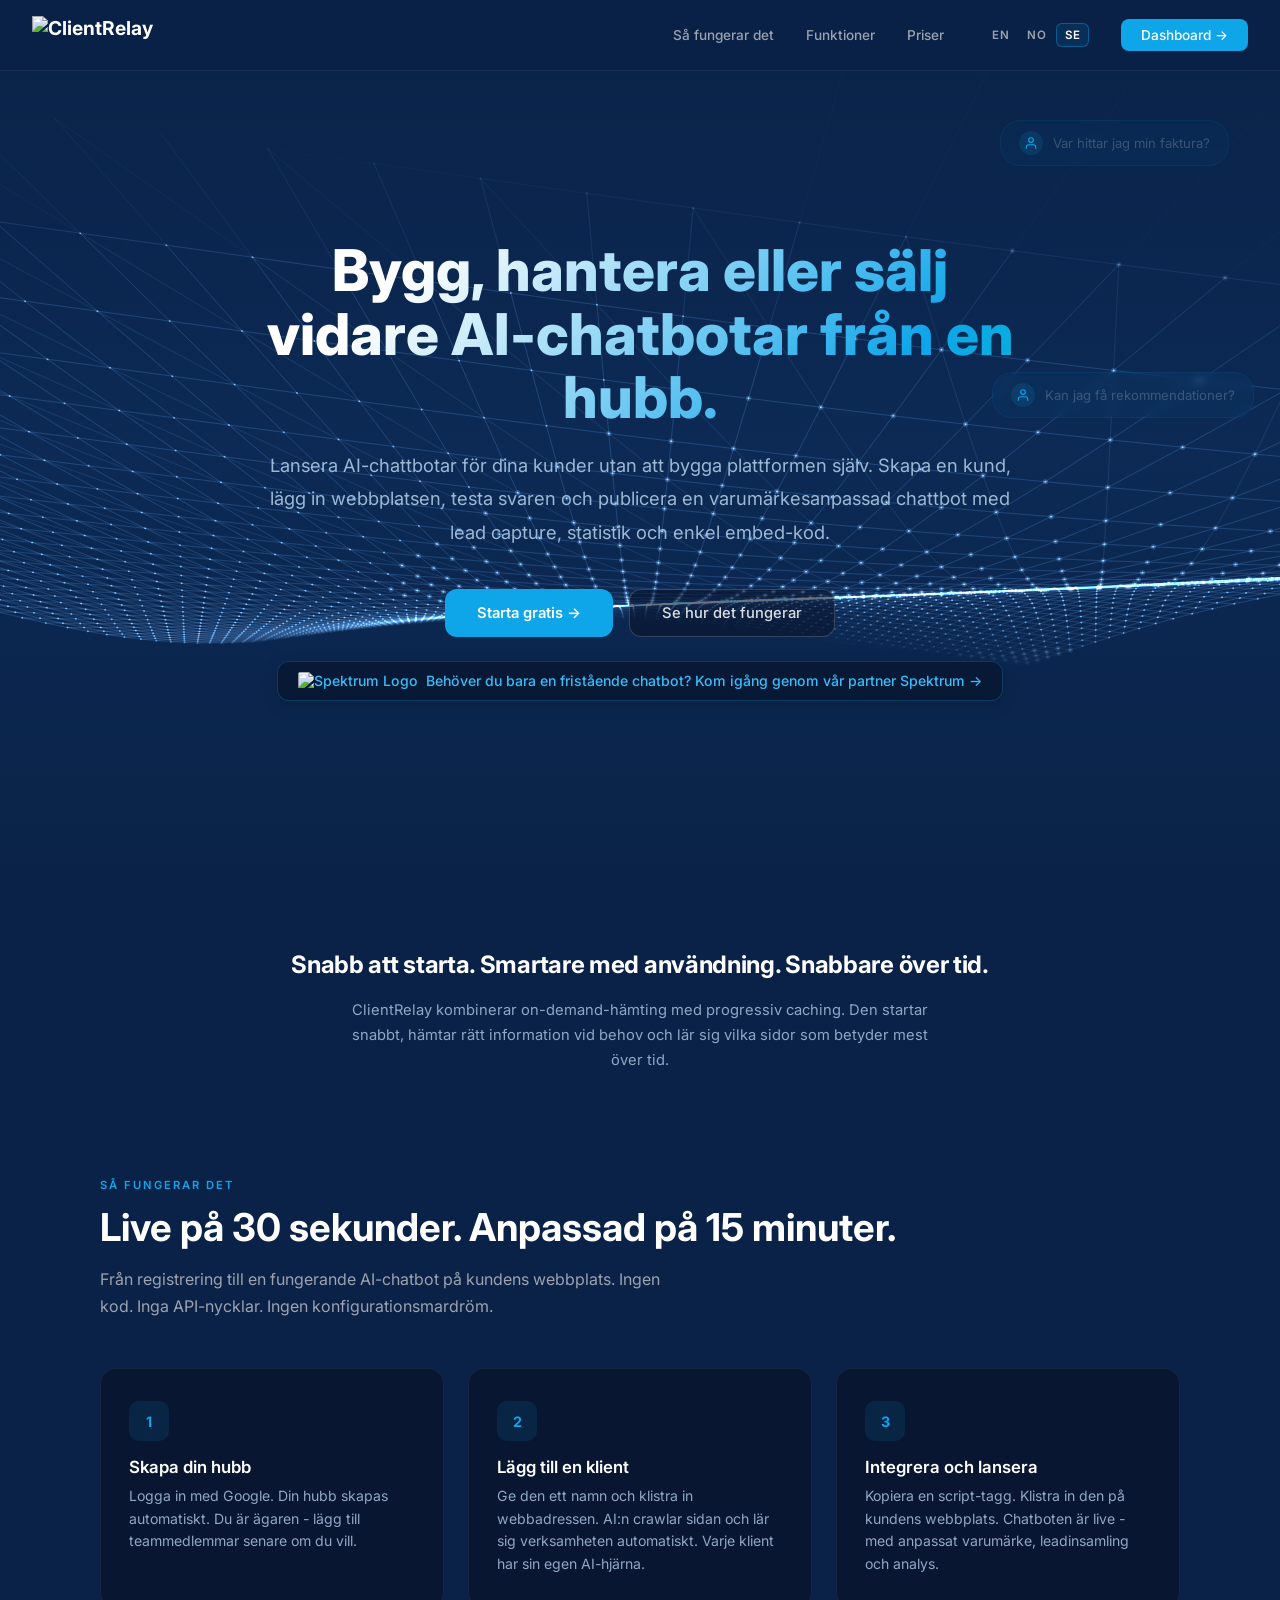
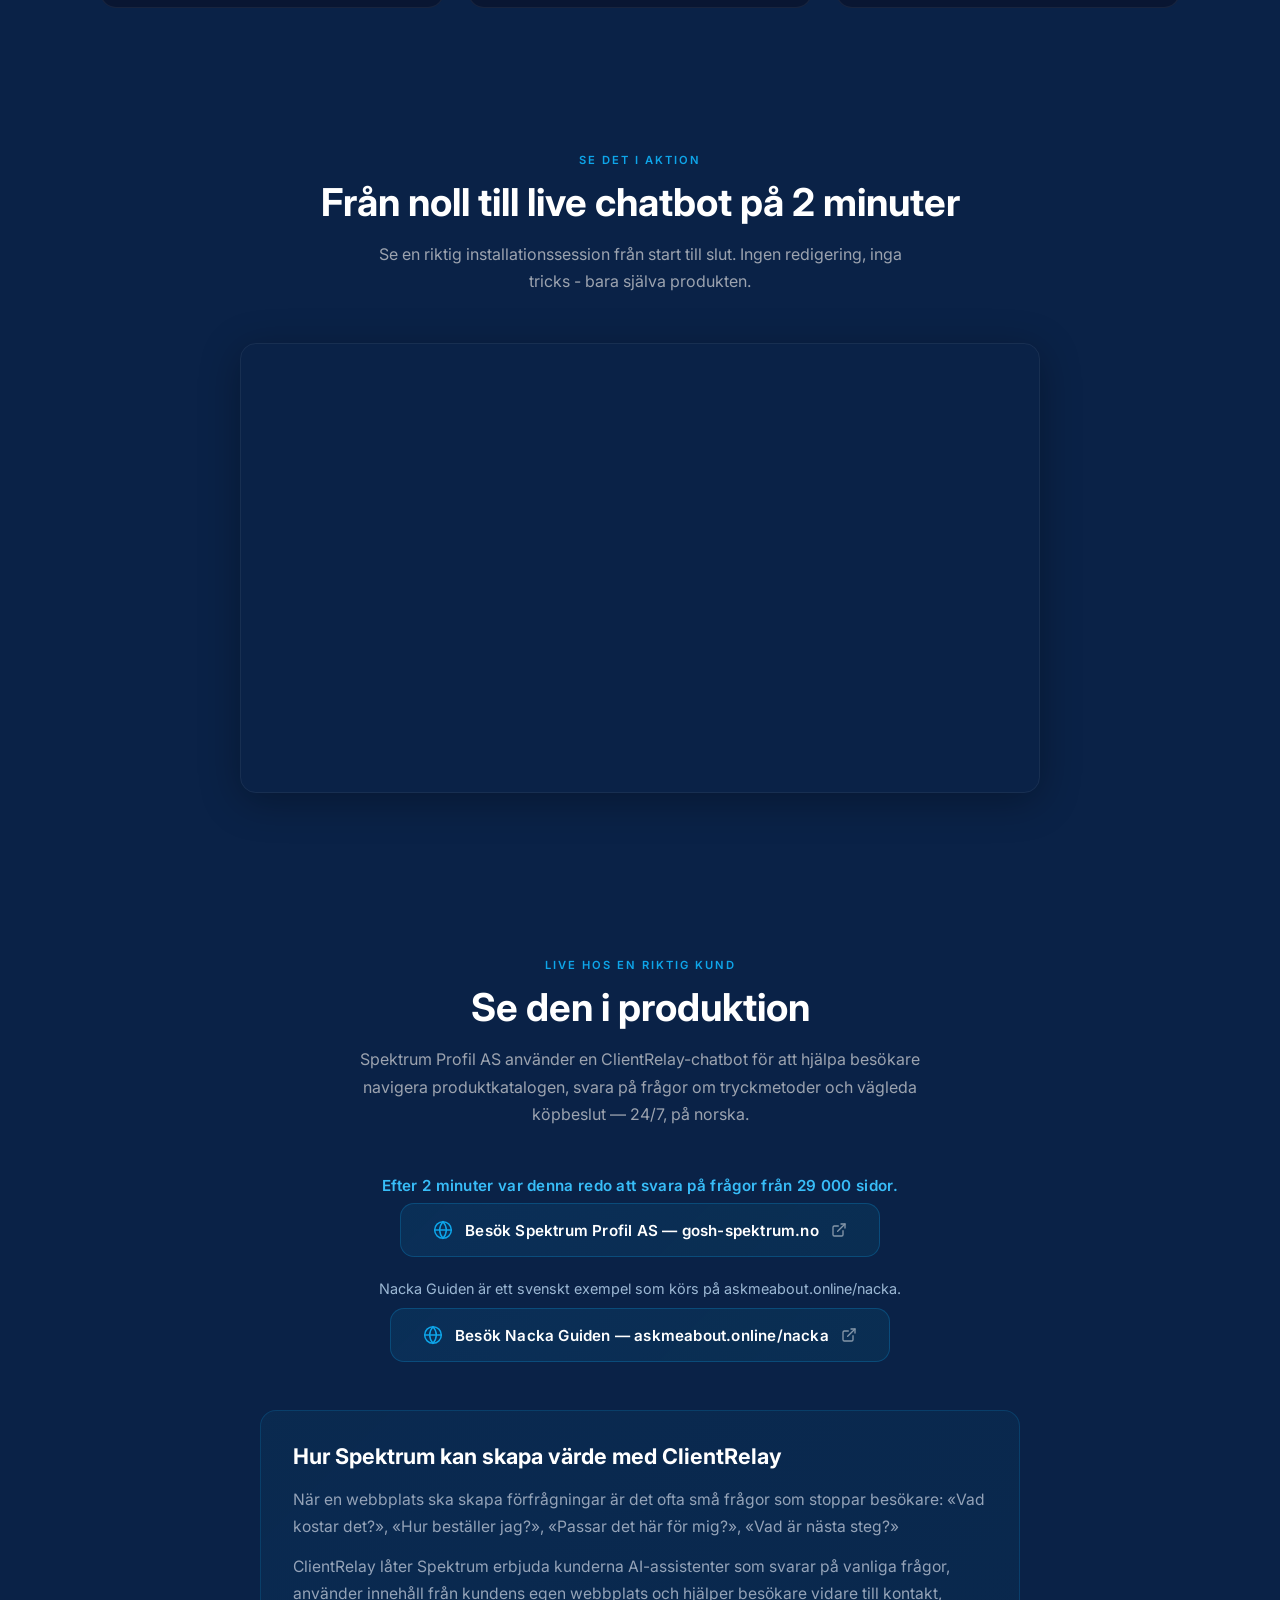
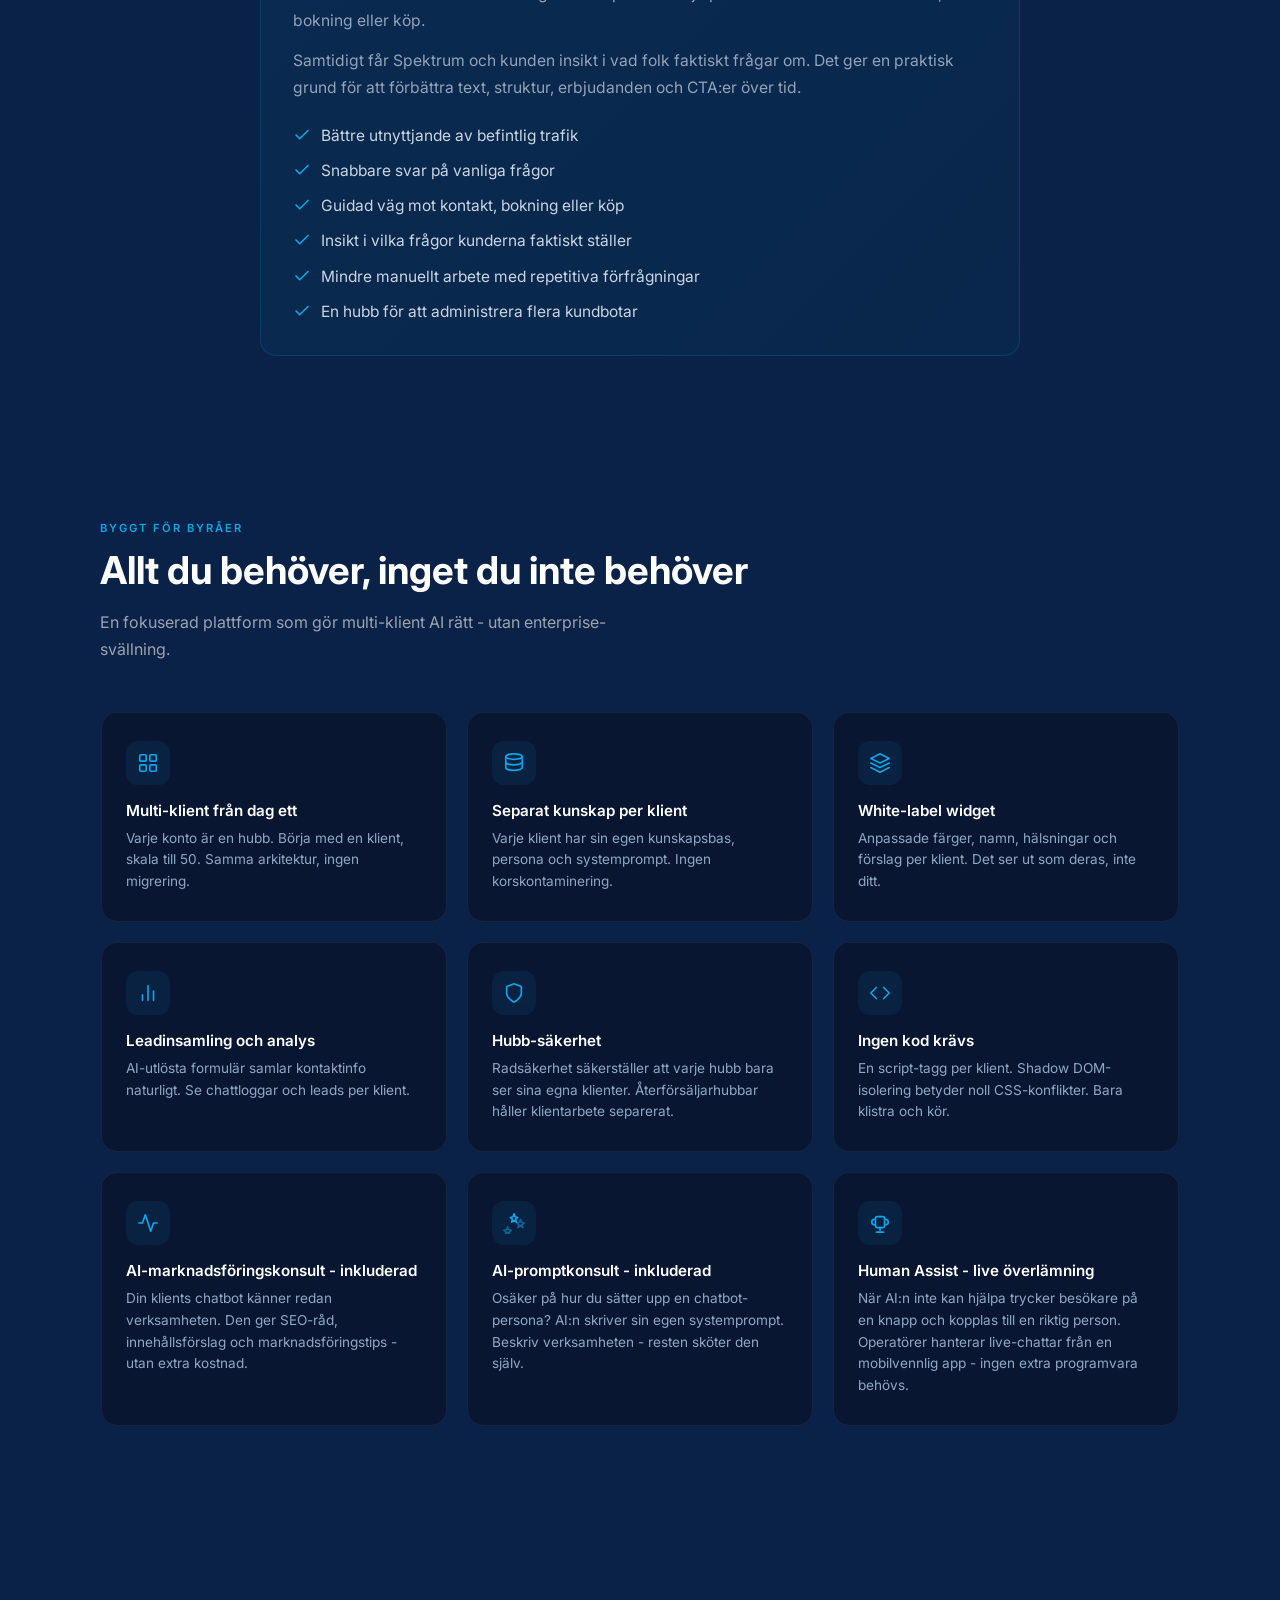
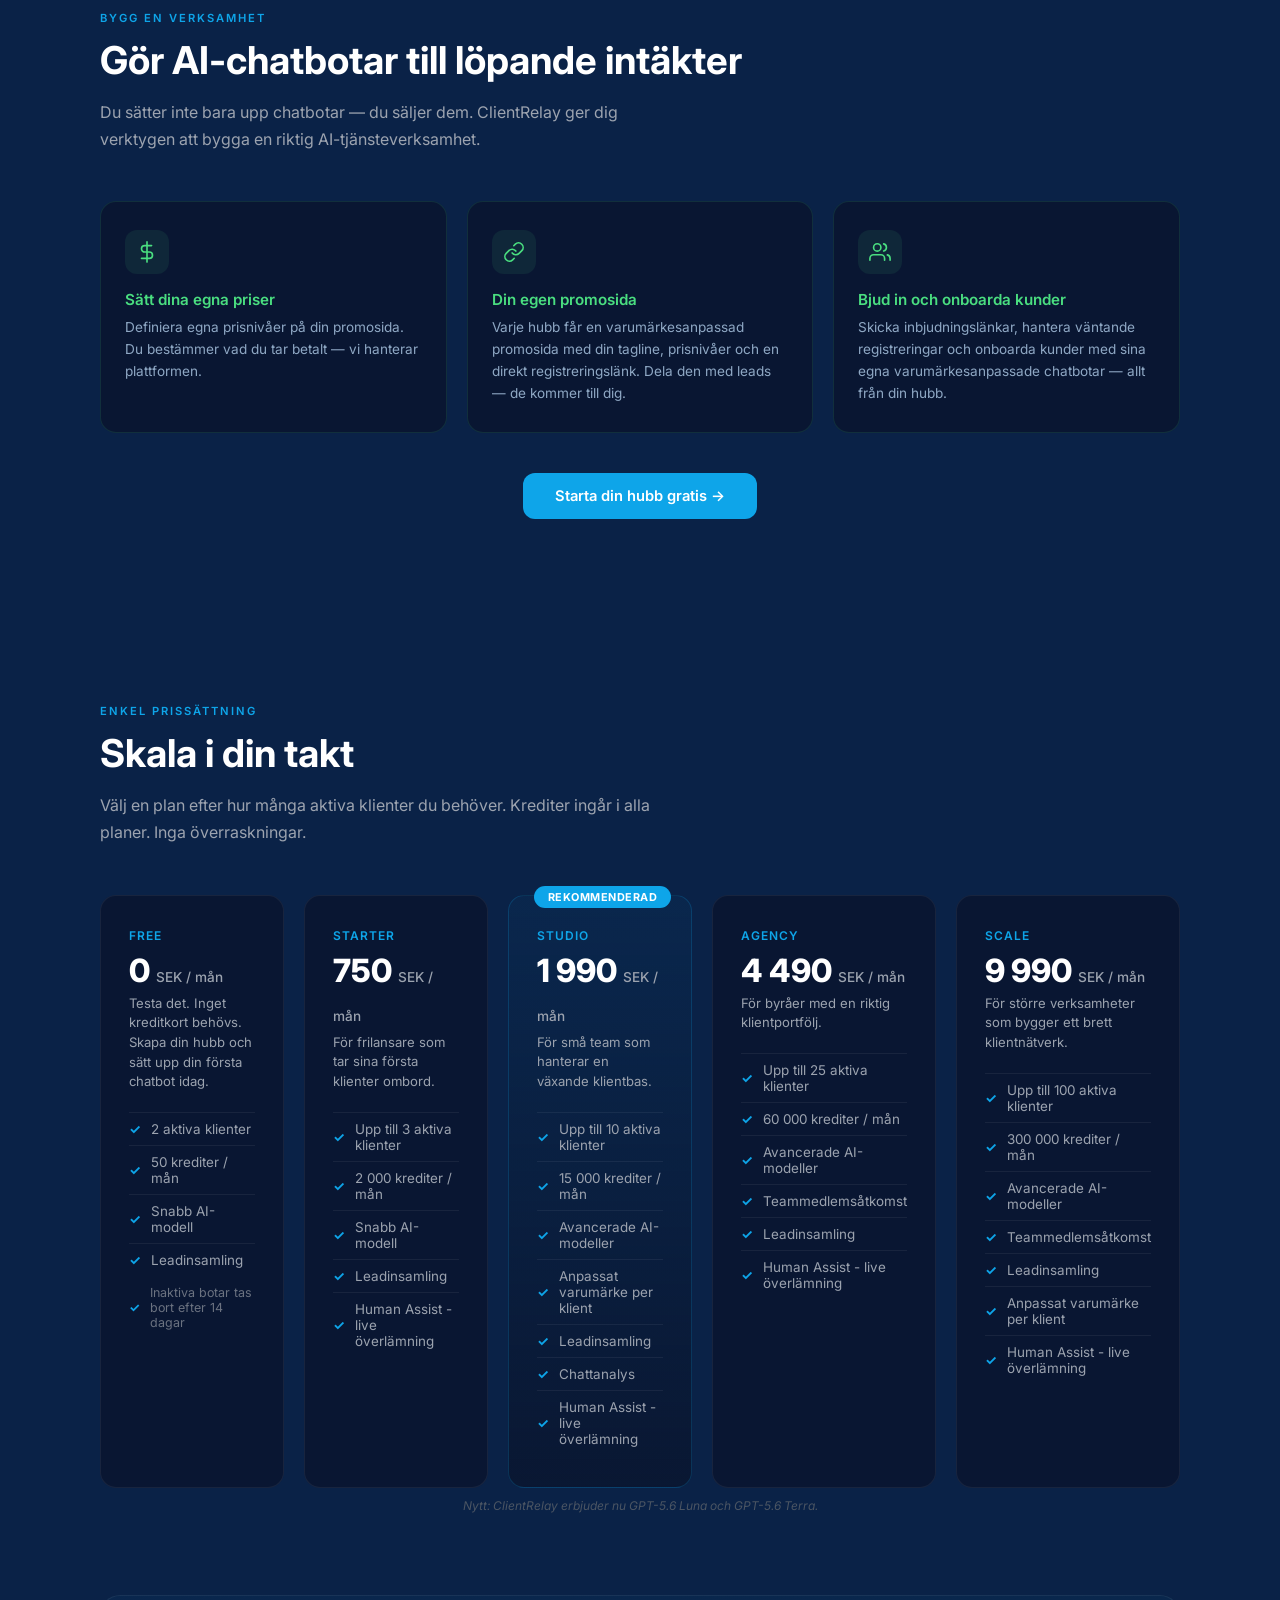
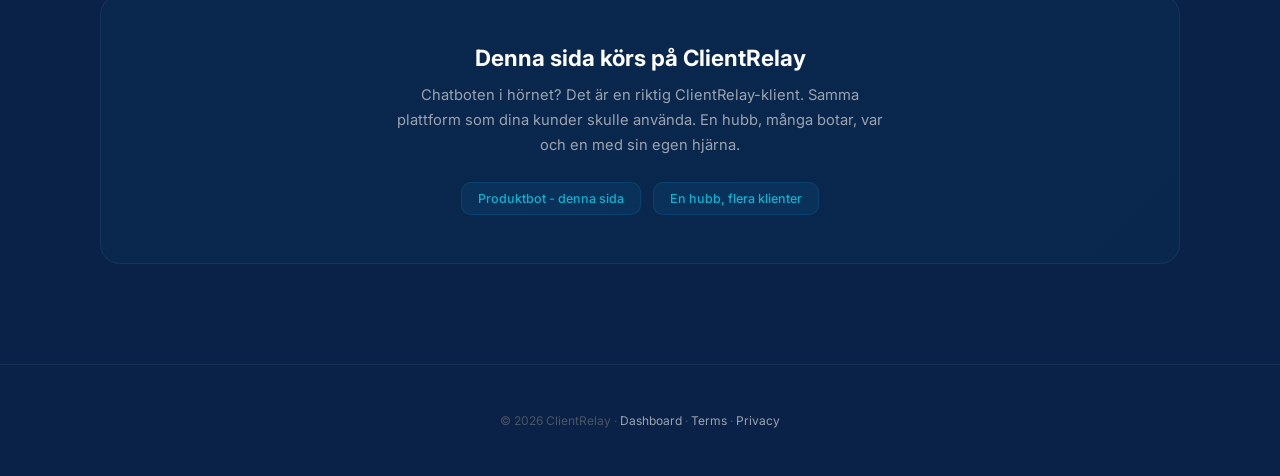
==== index.html @ 9edd9dcf "Announce GPT-5.6 Luna and Terra" ====
<!DOCTYPE html>
<html lang="sv">
<head>
    <meta charset="UTF-8">
    <!-- Google Analytics (GA4) -->
    <script async src="https://www.googletagmanager.com/gtag/js?id=G-6ZMSY0GHTK"></script>
    <script>
      window.dataLayer = window.dataLayer || [];
      function gtag(){dataLayer.push(arguments);}
      gtag('js', new Date());
      gtag('config', 'G-6ZMSY0GHTK');
    </script>
    <meta name="viewport" content="width=device-width, initial-scale=1.0">
    <title>ClientRelay - AI-chatbotar för dina kunder</title>
    <meta name="description" content="Bygg, hantera eller sälj vidare AI-chatbotar från en hubb. Lansera varumärkesanpassade chatbotar för kunder, kampanjer eller din egen verksamhet. Ingen kod behövs.">
    <link rel="icon" type="image/png" sizes="32x32" href="https://clientrelay.tech/assets/logo-icon.png">
    <link rel="icon" type="image/png" sizes="16x16" href="https://clientrelay.tech/assets/logo-icon.png">
    <link rel="icon" type="image/x-icon" href="favicon.ico">
    <link rel="apple-touch-icon" href="https://clientrelay.tech/assets/logo-icon.png">
    <link rel="canonical" href="https://clientrelay.se/">

    <!-- Hreflang for multilingual -->
    <link rel="alternate" hreflang="en" href="https://clientrelay.tech/">
    <link rel="alternate" hreflang="nb" href="https://clientrelay.no/">
    <link rel="alternate" hreflang="sv" href="https://clientrelay.se/">
    <link rel="alternate" hreflang="x-default" href="https://clientrelay.tech/">

    <!-- Open Graph -->
    <meta property="og:type" content="website">
    <meta property="og:url" content="https://clientrelay.se/">
    <meta property="og:title" content="ClientRelay - AI-chatbotar för dina kunder">
    <meta property="og:description" content="Bygg, hantera eller sälj vidare AI-chatbotar från en hubb. Lansera varumärkesanpassade chatbotar för kunder, kampanjer eller din egen verksamhet. Ingen kod behövs.">
    <meta property="og:image" content="https://clientrelay.tech/assets/og-image.png">
    <meta property="og:site_name" content="ClientRelay">
    <meta property="og:locale" content="sv_SE">
    <meta property="og:locale:alternate" content="en_US">
    <meta property="og:locale:alternate" content="nb_NO">

    <!-- Twitter Card -->
    <meta name="twitter:card" content="summary_large_image">
    <meta name="twitter:title" content="ClientRelay - AI-chatbotar för dina kunder">
    <meta name="twitter:description" content="Bygg, hantera eller sälj vidare AI-chatbotar från en hubb. Lansera varumärkesanpassade chatbotar för kunder eller din egen verksamhet.">
    <meta name="twitter:image" content="https://clientrelay.tech/assets/og-image.png">

    <!-- Structured Data -->
    <script type="application/ld+json">
    {
      "@context": "https://schema.org",
      "@type": "SoftwareApplication",
      "name": "ClientRelay",
      "url": "https://clientrelay.tech",
      "applicationCategory": "BusinessApplication",
      "operatingSystem": "Web",
      "description": "Multi-tenant AI chatbot platform for agencies and digital partners. Deploy AI assistants for every client from one hub with custom branding, lead capture, and analytics.",
      "offers": [
        {
          "@type": "Offer",
          "name": "Free",
          "price": "0",
          "priceCurrency": "EUR",
          "description": "2 active clients, 50 credits/month"
        },
        {
          "@type": "Offer",
          "name": "Starter",
          "price": "67",
          "priceCurrency": "EUR",
          "priceSpecification": {
            "@type": "UnitPriceSpecification",
            "billingDuration": "P1M"
          },
          "description": "Up to 3 active clients, 2000 credits/month"
        },
        {
          "@type": "Offer",
          "name": "Studio",
          "price": "179",
          "priceCurrency": "EUR",
          "priceSpecification": {
            "@type": "UnitPriceSpecification",
            "billingDuration": "P1M"
          },
          "description": "Up to 10 active clients, 15000 credits/month, custom branding"
        },
        {
          "@type": "Offer",
          "name": "Agency",
          "price": "399",
          "priceCurrency": "EUR",
          "priceSpecification": {
            "@type": "UnitPriceSpecification",
            "billingDuration": "P1M"
          },
          "description": "Up to 25 active clients, advanced AI models, team access"
        },
        {
          "@type": "Offer",
          "name": "Scale",
          "price": "899",
          "priceCurrency": "EUR",
          "priceSpecification": {
            "@type": "UnitPriceSpecification",
            "billingDuration": "P1M"
          },
          "description": "Up to 100 active clients, premium AI models"
        }
      ],
      "provider": {
        "@type": "Organization",
        "name": "ClientRelay",
        "url": "https://clientrelay.tech",
        "logo": "https://clientrelay.tech/assets/logo-icon.png"
      },
      "featureList": [
        "Multi-client AI chatbot management",
        "Custom branding per client",
        "AI-powered lead capture",
        "White-label widget with Shadow DOM",
        "No-code deployment",
        "Chat analytics and logs",
        "AI marketing consultant",
        "AI prompt consultant",
        "Hub-scoped security with RLS",
        "Team member access"
      ]
    }
    </script>
    <script type="application/ld+json">
    {
      "@context": "https://schema.org",
      "@type": "VideoObject",
      "name": "Start an AI assistant in 2 minutes",
      "description": "Watch how to create and deploy a fully working AI chatbot for a client in under 2 minutes using ClientRelay.",
      "thumbnailUrl": "https://img.youtube.com/vi/U_8E_cEiTY8/maxresdefault.jpg",
      "uploadDate": "2026-05-06",
      "contentUrl": "https://www.youtube.com/watch?v=U_8E_cEiTY8",
      "embedUrl": "https://www.youtube.com/embed/U_8E_cEiTY8",
      "publisher": {
        "@type": "Organization",
        "name": "ClientRelay",
        "url": "https://clientrelay.tech"
      }
    }
    </script>
    <script type="application/ld+json">
    {
      "@context": "https://schema.org",
      "@type": "LocalBusiness",
      "name": "Clientrelay Technologies AS",
      "image": "https://clientrelay.tech/assets/logo-icon.png",
      "@id": "https://clientrelay.se/#localbusiness",
      "url": "https://clientrelay.se",
      "address": {
        "@type": "PostalAddress",
        "streetAddress": "Boråsvegen 49",
        "addressLocality": "Molde",
        "postalCode": "6415",
        "addressCountry": "NO"
      },
      "geo": {
        "@type": "GeoCoordinates",
        "latitude": 62.737,
        "longitude": 7.160
      }
    }
    </script>

    <link href="https://fonts.googleapis.com/css2?family=Inter:wght@400;500;600;700;800&display=swap" rel="stylesheet">
    <style>
        :root {
            --primary: #0ea5e9;
            --primary-dark: #0284c7;
            --accent: #06b6d4;
            --bg: #0a2247;
            --bg-card: rgba(10, 18, 40, 0.65);
            --bg-card-hover: rgba(16, 28, 55, 0.75);
            --text: #e4e4e7;
            --text-muted: #9ca3af;
            --border: rgba(255,255,255,0.06);
            --glow: rgba(14,165,233,0.15);
        }
        * { margin: 0; padding: 0; box-sizing: border-box; }
        html { scroll-behavior: smooth; }
        body {
            font-family: 'Inter', -apple-system, sans-serif;
            background: var(--bg);
            color: var(--text);
            -webkit-font-smoothing: antialiased;
            overflow-x: hidden;
        }

        /* ── Wave canvas ── */
        #waveCanvas {
            position: fixed; top: 0; left: 0;
            width: 100vw; height: 100vh;
            z-index: 0; pointer-events: none;
        }

        /* ── Nav ── */
        nav {
            position: fixed; top: 0; left: 0; right: 0; z-index: 100;
            padding: 16px 32px;
            display: flex; align-items: center; justify-content: space-between;
            background: rgba(10,34,71,0.85);
            backdrop-filter: blur(16px);
            border-bottom: 1px solid var(--border);
        }
        .nav-brand {
            font-size: 1.2rem; font-weight: 700; color: #fff;
            text-decoration: none; display: flex; align-items: center; gap: 8px;
        }
        .nav-brand img { height: 38px; width: auto; }
        .nav-links { display: flex; gap: 32px; align-items: center; }
        .nav-links a {
            font-size: 0.85rem; color: var(--text-muted); text-decoration: none;
            font-weight: 500; transition: color 0.2s;
        }
        .nav-links a:hover { color: #fff; }
        .nav-cta {
            padding: 8px 20px; border-radius: 8px; background: var(--primary);
            color: #fff !important; font-weight: 600; font-size: 0.82rem;
            transition: background 0.2s, transform 0.15s;
        }
        .nav-cta:hover { background: var(--primary-dark); transform: translateY(-1px); }

        /* ── Hero ── */
        .hero {
            position: relative; z-index: 1;
            min-height: 100vh; display: flex; align-items: center; justify-content: center;
            text-align: center; padding: 120px 24px 80px;
        }
        .hero-inner { max-width: 780px; }
        .hero-badge {
            display: inline-flex; align-items: center; gap: 8px;
            padding: 6px 16px; border-radius: 24px;
            font-size: 0.72rem; font-weight: 600; text-transform: uppercase;
            letter-spacing: 1.5px; color: var(--accent);
            border: 1px solid rgba(6,182,212,0.25);
            background: rgba(6,182,212,0.06);
            margin-bottom: 32px;
            animation: fadeUp 0.6s ease;
        }
        .hero-badge .dot {
            width: 6px; height: 6px; border-radius: 50%;
            background: var(--accent);
            animation: pulse 2s infinite;
        }
        @keyframes pulse {
            0%,100% { opacity: 1; } 50% { opacity: 0.3; }
        }
        h1 {
            font-size: clamp(2.2rem, 5vw, 3.6rem);
            font-weight: 800; line-height: 1.1;
            margin-bottom: 20px;
            background: linear-gradient(135deg, #fff 20%, var(--primary) 80%, var(--accent) 100%);
            -webkit-background-clip: text; -webkit-text-fill-color: transparent;
            animation: fadeUp 0.7s ease 0.1s both;
        }
        .hero-sub {
            font-size: 1.15rem; color: #9cb8d4;
            line-height: 1.8; margin-bottom: 40px;
            animation: fadeUp 0.7s ease 0.2s both;
        }
        .hero-actions {
            display: flex; gap: 16px; justify-content: center; flex-wrap: wrap;
            animation: fadeUp 0.7s ease 0.3s both;
        }
        .btn-primary {
            display: inline-flex; align-items: center; gap: 8px;
            padding: 14px 32px; border-radius: 12px; background: var(--primary);
            color: #fff; font-weight: 600; font-size: 0.92rem;
            text-decoration: none; transition: all 0.2s; border: none; cursor: pointer;
        }
        .btn-primary:hover { background: var(--primary-dark); transform: translateY(-2px); box-shadow: 0 8px 32px var(--glow); }
        .btn-ghost {
            display: inline-flex; align-items: center; gap: 8px;
            padding: 14px 32px; border-radius: 12px;
            background: rgba(10, 20, 45, 0.6); border: 1px solid rgba(255,255,255,0.18);
            color: rgba(255,255,255,0.85); font-weight: 500; font-size: 0.92rem;
            text-decoration: none; transition: all 0.2s; cursor: pointer;
            backdrop-filter: blur(12px);
        }
        .btn-ghost:hover { border-color: rgba(255,255,255,0.35); background: rgba(255,255,255,0.06); }

        @keyframes fadeUp {
            from { opacity: 0; transform: translateY(20px); }
            to { opacity: 1; transform: translateY(0); }
        }

        /* ── Sections ── */
        section { position: relative; z-index: 1; padding: 100px 24px; }
        .section-inner { max-width: 1080px; margin: 0 auto; }
        .section-label {
            display: inline-block; font-size: 0.7rem; font-weight: 600;
            text-transform: uppercase; letter-spacing: 2px;
            color: var(--primary); margin-bottom: 12px;
        }
        h2 {
            font-size: clamp(1.6rem, 3vw, 2.4rem);
            font-weight: 700; margin-bottom: 16px; color: #fff;
        }
        .section-sub { font-size: 1rem; color: var(--text-muted); line-height: 1.7; max-width: 560px; margin-bottom: 48px; }

        /* ── How It Works ── */
        .steps {
            display: grid; grid-template-columns: repeat(auto-fit, minmax(260px, 1fr));
            gap: 24px;
        }
        .step {
            background: var(--bg-card); border-radius: 16px;
            padding: 32px 28px; border: 1px solid var(--border);
            transition: all 0.3s;
        }
        .step:hover { background: var(--bg-card-hover); border-color: rgba(14,165,233,0.12); transform: translateY(-4px); }
        .step-num {
            display: inline-flex; align-items: center; justify-content: center;
            width: 40px; height: 40px; border-radius: 10px;
            background: rgba(14,165,233,0.1); color: var(--primary);
            font-weight: 700; font-size: 0.9rem; margin-bottom: 16px;
        }
        .step h3 { font-size: 1.05rem; font-weight: 600; margin-bottom: 8px; color: #fff; }
        .step p { font-size: 0.88rem; color: #8fa8c4; line-height: 1.6; }

        /* ── Features Grid ── */
        .features {
            display: flex; flex-wrap: wrap; justify-content: center;
            gap: 20px;
        }
        .feature {
            background: var(--bg-card); border-radius: 16px;
            padding: 28px 24px; border: 1px solid var(--border);
            transition: all 0.3s; flex: 0 1 calc(33.333% - 14px); min-width: 280px;
        }
        .feature:hover { background: var(--bg-card-hover); border-color: rgba(14,165,233,0.12); }
        .feature-icon {
            width: 44px; height: 44px; border-radius: 12px;
            background: rgba(14,165,233,0.08); display: flex;
            align-items: center; justify-content: center;
            margin-bottom: 16px; color: var(--primary);
        }
        .feature-icon svg { width: 22px; height: 22px; stroke: var(--primary); fill: none; stroke-width: 1.8; stroke-linecap: round; stroke-linejoin: round; }
        .feature h3 { font-size: 0.95rem; font-weight: 600; margin-bottom: 8px; color: #fff; }
        .feature p { font-size: 0.85rem; color: #8fa8c4; line-height: 1.6; }

        /* ── Reseller Business ── */
        .reseller-grid {
            display: grid; grid-template-columns: repeat(auto-fit, minmax(240px, 1fr));
            gap: 20px;
        }
        .reseller-card {
            background: var(--bg-card); border-radius: 16px;
            padding: 28px 24px; border: 1px solid rgba(74,222,128,0.12);
            transition: all 0.3s;
        }
        .reseller-card:hover {
            background: var(--bg-card-hover);
            border-color: rgba(74,222,128,0.25);
            transform: translateY(-4px);
        }
        .reseller-icon {
            width: 44px; height: 44px; border-radius: 12px;
            background: rgba(74,222,128,0.08); display: flex;
            align-items: center; justify-content: center;
            margin-bottom: 16px;
        }
        .reseller-icon svg { width: 22px; height: 22px; stroke: #4ade80; fill: none; stroke-width: 1.8; stroke-linecap: round; stroke-linejoin: round; }
        .reseller-card h3 { font-size: 0.95rem; font-weight: 600; margin-bottom: 8px; color: #4ade80; }
        .reseller-card p { font-size: 0.85rem; color: #8fa8c4; line-height: 1.6; }

        /* ── Pricing ── */
        .pricing-grid {
            display: grid; grid-template-columns: repeat(auto-fit, minmax(280px, 1fr));
            gap: 20px;
        }
        .price-card {
            background: var(--bg-card); border-radius: 16px;
            padding: 32px 28px; border: 1px solid var(--border);
            transition: all 0.3s; position: relative;
        }
        .price-card.featured {
            border-color: rgba(14,165,233,0.2);
            background: linear-gradient(180deg, rgba(14,165,233,0.04), var(--bg-card));
        }
        .price-card:hover { transform: translateY(-4px); }
        .price-tier { font-size: 0.75rem; font-weight: 600; text-transform: uppercase; letter-spacing: 1px; color: var(--primary); margin-bottom: 8px; }
        .price-amount { font-size: 2rem; font-weight: 800; color: #fff; margin-bottom: 4px; }
        .price-amount span { font-size: 0.85rem; font-weight: 500; color: var(--text-muted); }
        .price-desc { font-size: 0.82rem; color: var(--text-muted); margin-bottom: 20px; line-height: 1.5; }
        .price-features { list-style: none; padding: 0; }
        .price-features li {
            padding: 8px 0; font-size: 0.84rem; color: var(--text-muted);
            display: flex; align-items: center; gap: 10px;
            border-top: 1px solid var(--border);
        }
        .price-features li::before { content: "✓"; color: var(--primary); font-weight: 700; }
        .price-tag {
            position: absolute; top: -10px; right: 20px;
            padding: 4px 14px; border-radius: 12px;
            background: var(--primary); color: #fff;
            font-size: 0.68rem; font-weight: 700; text-transform: uppercase;
            letter-spacing: 0.5px;
        }

        /* ── Dogfood ── */
        .dogfood {
            background: linear-gradient(135deg, rgba(14,165,233,0.04), rgba(6,182,212,0.04));
            border: 1px solid var(--border); border-radius: 20px;
            padding: 48px 32px; text-align: center; margin-top: 80px;
        }
        .dogfood h3 { font-size: 1.4rem; font-weight: 700; color: #fff; margin-bottom: 12px; }
        .dogfood p { font-size: 0.92rem; color: var(--text-muted); line-height: 1.7; max-width: 500px; margin: 0 auto 24px; }
        .dogfood-labels {
            display: flex; gap: 12px; justify-content: center; flex-wrap: wrap;
        }
        .dogfood-label {
            display: inline-flex; align-items: center; gap: 6px;
            padding: 8px 16px; border-radius: 10px;
            background: rgba(14,165,233,0.08); border: 1px solid rgba(14,165,233,0.15);
            font-size: 0.78rem; font-weight: 500; color: var(--accent);
        }

        /* ── Footer ── */
        footer {
            position: relative; z-index: 1;
            text-align: center; padding: 48px 24px;
            border-top: 1px solid var(--border);
        }
        footer p { font-size: 0.75rem; color: #4b5563; }
        footer a { color: var(--text-muted); text-decoration: none; }
        footer a:hover { color: #fff; }

        /* ── Lang Switcher ── */
        .lang-switch { display: flex; gap: 2px; align-items: center; margin-left: 8px; }
        .lang-switch button {
            background: none; border: 1px solid transparent; border-radius: 6px;
            cursor: pointer; font-size: 0.72rem; font-weight: 600; font-family: 'Inter', sans-serif;
            padding: 4px 8px; color: var(--text-muted);
            transition: color 0.2s, border-color 0.2s, background 0.2s;
            letter-spacing: 0.5px; text-transform: uppercase;
        }
        .lang-switch button:hover { color: #fff; background: rgba(255,255,255,0.05); }
        .lang-switch button.active { color: #fff; border-color: rgba(14,165,233,0.4); background: rgba(14,165,233,0.1); }

        /* ── Video Demo ── */
        .demo-video {
            position: relative;
            width: 100%;
            max-width: 800px;
            margin: 0 auto;
            border-radius: 16px;
            overflow: hidden;
            border: 1px solid var(--border);
            box-shadow: 0 8px 40px rgba(0,0,0,0.3);
            aspect-ratio: 16/9;
        }
        .demo-video iframe {
            position: absolute;
            top: 0; left: 0;
            width: 100%; height: 100%;
            border: 0;
        }

        /* ── Responsive ── */
        html { overflow-x: hidden; }

        @media (max-width: 768px) {
            nav { padding: 12px 16px; }
            .nav-links { gap: 12px; }
            .nav-links a:not(.nav-cta) { display: none; }
            .nav-cta { padding: 7px 14px; font-size: 0.78rem; }
            .hero { padding: 100px 20px 60px; }
            section { padding: 60px 20px; }
            .dogfood { padding: 32px 20px; }
            .features { grid-template-columns: 1fr; }
            .pricing-grid { grid-template-columns: repeat(2, 1fr) !important; }
        }

        @media (max-width: 480px) {
            nav { padding: 10px 14px; }
            .nav-brand { font-size: 1rem; gap: 6px; }
            .nav-brand svg { width: 24px; height: 24px; }
            .nav-cta { padding: 6px 12px; font-size: 0.75rem; }

            .hero { padding: 90px 16px 48px; min-height: auto; }
            .hero-badge { font-size: 0.65rem; padding: 5px 12px; margin-bottom: 24px; }
            h1 { font-size: 1.75rem; margin-bottom: 16px; }
            .hero-sub { font-size: 0.95rem; line-height: 1.65; margin-bottom: 28px; }
            .hero-actions { flex-direction: column; align-items: center; gap: 12px; }
            .btn-primary, .btn-ghost { width: 100%; max-width: 280px; justify-content: center; padding: 13px 24px; font-size: 0.88rem; }

            section { padding: 48px 16px; }
            .section-sub { font-size: 0.9rem; }
            h2 { font-size: 1.35rem; }

            .steps { grid-template-columns: 1fr; gap: 16px; }
            .step { padding: 24px 20px; }
            .step h3 { font-size: 0.95rem; }
            .step p { font-size: 0.82rem; }

            .features { grid-template-columns: 1fr; gap: 14px; }
            .feature { padding: 22px 18px; }
            .feature h3 { font-size: 0.9rem; }
            .feature p { font-size: 0.82rem; }

            .pricing-grid { grid-template-columns: 1fr !important; gap: 16px; }
            .price-card { padding: 24px 20px; }
            .price-amount { font-size: 1.6rem; }
            .price-desc { font-size: 0.8rem; }
            .price-features li { font-size: 0.8rem; }

            .dogfood { padding: 28px 16px; margin-top: 48px; border-radius: 14px; }
            .dogfood h3 { font-size: 1.15rem; }
            .dogfood p { font-size: 0.85rem; }
            .dogfood-labels { flex-direction: column; align-items: center; }
            .dogfood-label { font-size: 0.72rem; }

            footer { padding: 32px 16px; }
            footer p { font-size: 0.7rem; }

            .chat-bubbles { display: none; }
        }

        /* ── Floating Chat Bubbles ── */
        .chat-bubbles {
            position: absolute;
            inset: 0;
            pointer-events: none;
            overflow: hidden;
            z-index: 0;
        }
        .chat-bubble {
            position: absolute;
            display: inline-flex;
            align-items: center;
            gap: 10px;
            padding: 10px 18px;
            border-radius: 20px;
            background: rgba(14, 165, 233, 0.04);
            border: 1px solid rgba(14, 165, 233, 0.08);
            backdrop-filter: blur(4px);
            -webkit-backdrop-filter: blur(4px);
            font-size: 0.82rem;
            color: rgba(255,255,255,0.20);
            white-space: nowrap;
            opacity: 0;
            transform: translateY(8px);
            transition: opacity 2.5s ease, transform 2.5s ease;
            will-change: opacity, transform;
        }
        .chat-bubble.visible {
            opacity: 1;
            transform: translateY(-6px);
        }
        .chat-bubble .bubble-avatar {
            width: 24px; height: 24px;
            border-radius: 50%;
            background: rgba(14, 165, 233, 0.12);
            display: flex; align-items: center; justify-content: center;
            flex-shrink: 0;
        }
        .chat-bubble .bubble-avatar svg {
            width: 14px; height: 14px;
            stroke: var(--primary); fill: none;
            stroke-width: 2; stroke-linecap: round; stroke-linejoin: round;
        }
        @media (prefers-reduced-motion: reduce) {
            .chat-bubble { transition: none; }
        }
    </style>
</head>
<body>
    <canvas id="waveCanvas"></canvas>

    <!-- Nav -->
    <nav>
        <a href="/" class="nav-brand">
            <img src="https://clientrelay.tech/app/logo.png" alt="ClientRelay" height="38">
        </a>
        <div class="nav-links">
            <a href="#how-it-works" data-i18n="nav_how">How it works</a>
            <a href="#features" data-i18n="nav_features">Features</a>
            <a href="#pricing" data-i18n="nav_pricing">Pricing</a>
            <div class="lang-switch" id="langSwitch">
                <a href="https://clientrelay.tech/" title="English" style="font-size:0.72rem;font-weight:600;padding:4px 8px;color:var(--text-muted);text-decoration:none;letter-spacing:0.5px">EN</a>
                <a href="https://clientrelay.no/" title="Norsk" style="font-size:0.72rem;font-weight:600;padding:4px 8px;color:var(--text-muted);text-decoration:none;letter-spacing:0.5px">NO</a>
                <span style="font-size:0.72rem;font-weight:600;padding:4px 8px;color:#fff;border:1px solid rgba(14,165,233,0.4);background:rgba(14,165,233,0.1);border-radius:6px;letter-spacing:0.5px">SE</span>
            </div>
            <a href="https://clientrelay.tech/app/?lang=se" class="nav-cta" data-i18n="nav_cta">Dashboard →</a>
        </div>
    </nav>

    <!-- Hero -->
    <section class="hero">
        <!-- Floating chat bubbles -->
        <div class="chat-bubbles" id="chatBubbles"></div>
        <div class="hero-inner">
            <h1 data-i18n="hero_title">Build, manage, or resell AI chatbots from one hub.</h1>
            <p class="hero-sub" data-i18n="hero_sub">Launch AI chatbots for your clients without building the platform yourself. Create a client, add their website, test the answers, and publish a branded chatbot with lead capture, analytics, and a simple embed code.</p>
            <div class="hero-actions">
                <a href="https://clientrelay.tech/app/signup/?lang=se" class="btn-primary" data-i18n="hero_cta">Start free →</a>
                <a href="#how-it-works" class="btn-ghost" data-i18n="hero_ghost">See how it works</a>
            </div>
            <a href="https://clientrelay.tech/hub/?hub=spektrum-hub" style="display:inline-flex;align-items:center;gap:8px;margin-top:24px;padding:10px 20px;border-radius:12px;background:rgba(5,12,30,0.5);border:1px solid rgba(14,165,233,0.25);box-shadow:0 4px 16px rgba(0,0,0,0.15);color:#38bdf8;font-size:0.88rem;font-weight:500;text-decoration:none;transition:all 0.2s;animation:fadeUp 0.7s ease 0.4s both" onmouseover="this.style.borderColor='rgba(14,165,233,0.4)';this.style.background='rgba(5,12,30,0.7)';this.style.boxShadow='0 4px 20px rgba(14,165,233,0.15)'" onmouseout="this.style.borderColor='rgba(14,165,233,0.25)';this.style.background='rgba(5,12,30,0.5)';this.style.boxShadow='0 4px 16px rgba(0,0,0,0.15)'">
                <img src="https://clientrelay.tech/hub/logos/spektrum-hub-dark.png" alt="Spektrum Logo" style="height:18px;width:auto;object-fit:contain;border-radius:2px">
                <span data-i18n="hero_client_link">Only need one standalone chatbot? Get started through our partner Spektrum →</span>
            </a>
        </div>
    </section>

    <!-- Tagline -->
    <section style="padding:48px 24px 0;text-align:center">
        <div class="section-inner" style="max-width:720px">
            <p style="font-size:clamp(1.15rem,2.5vw,1.5rem);font-weight:700;color:#fff;letter-spacing:-0.3px;line-height:1.4;margin-bottom:16px;animation:fadeUp 0.7s ease 0.4s both" data-i18n="tagline">Fast to launch. Smarter with use. Faster over time.</p>
            <p style="font-size:0.92rem;color:#8fa8c4;line-height:1.7;max-width:600px;margin:0 auto;animation:fadeUp 0.7s ease 0.5s both" data-i18n="tagline_sub">ClientRelay combines on-demand retrieval with progressive caching. It starts fast, fetches the right information when needed, and learns which pages matter most over time.</p>
        </div>
    </section>

    <!-- How It Works -->
    <section id="how-it-works">
        <div class="section-inner">
            <span class="section-label" data-i18n="how_label">How it works</span>
            <h2 data-i18n="how_title">Live in 30 seconds. Customized in 15 minutes.</h2>
            <p class="section-sub" data-i18n="how_sub">From signup to a working AI chatbot on your client's website. No code. No API keys. No configuration nightmare.</p>
            <div class="steps">
                <div class="step">
                    <div class="step-num">1</div>
                    <h3 data-i18n="step1_title">Create your hub</h3>
                    <p data-i18n="step1_desc">Sign in with Google. Your hub is created automatically. You're the owner - add team members later if you want.</p>
                </div>
                <div class="step">
                    <div class="step-num">2</div>
                    <h3 data-i18n="step2_title">Add a client</h3>
                    <p data-i18n="step2_desc">Give it a name and paste the website URL. The AI crawls the site and learns the business automatically. Each client gets its own AI brain.</p>
                </div>
                <div class="step">
                    <div class="step-num">3</div>
                    <h3 data-i18n="step3_title">Embed & launch</h3>
                    <p data-i18n="step3_desc">Copy one script tag. Paste it on your client's site. The chatbot is live - with custom branding, lead capture, and analytics.</p>
                </div>
            </div>
        </div>
    </section>

    <!-- Demo Video -->
    <section id="demo" style="padding-top:40px">
        <div class="section-inner" style="text-align:center">
            <span class="section-label" data-i18n="demo_label">See it in action</span>
            <h2 data-i18n="demo_title">From zero to live chatbot in 2 minutes</h2>
            <p class="section-sub" style="margin-left:auto;margin-right:auto" data-i18n="demo_sub">Watch a real setup from start to finish. No editing, no tricks - just the actual product.</p>
            <div class="demo-video">
                <iframe src="https://www.youtube.com/embed/U_8E_cEiTY8" title="ClientRelay Demo - AI chatbot setup in 2 minutes" frameborder="0" allow="accelerometer; autoplay; clipboard-write; encrypted-media; gyroscope; picture-in-picture" allowfullscreen loading="lazy"></iframe>
            </div>
        </div>
    </section>

    <!-- Live Customer Showcase -->
    <section style="padding:60px 24px">
        <div class="section-inner" style="text-align:center">
            <span class="section-label" data-i18n="showcase_label">Live on a real customer site</span>
            <h2 data-i18n="showcase_title">See it working in production</h2>
            <p class="section-sub" style="margin-left:auto;margin-right:auto" data-i18n="showcase_desc">Spektrum Profil AS uses a ClientRelay chatbot to help visitors navigate their product catalog, answer questions about printing methods, and guide purchasing decisions — 24/7, in Norwegian.</p>
            <p style="margin:12px auto 0;font-size:0.95rem;color:#38bdf8;font-weight:600;letter-spacing:0.3px" data-i18n="showcase_stat">After 2 minutes, this one was ready to answer questions from 29,000 pages.</p>
            <a href="https://www.gosh-spektrum.no/" target="_blank" rel="noopener" style="display:inline-flex;align-items:center;gap:12px;padding:16px 32px;border-radius:14px;background:linear-gradient(135deg,rgba(14,165,233,0.1),rgba(6,182,212,0.08));border:1px solid rgba(14,165,233,0.25);color:#fff;text-decoration:none;font-size:0.95rem;font-weight:600;transition:all 0.3s;letter-spacing:0.2px;margin-top:8px" onmouseover="this.style.background='linear-gradient(135deg,rgba(14,165,233,0.2),rgba(6,182,212,0.15))';this.style.borderColor='rgba(14,165,233,0.5)';this.style.transform='translateY(-3px)';this.style.boxShadow='0 8px 24px rgba(14,165,233,0.15)'" onmouseout="this.style.background='linear-gradient(135deg,rgba(14,165,233,0.1),rgba(6,182,212,0.08))';this.style.borderColor='rgba(14,165,233,0.25)';this.style.transform='none';this.style.boxShadow='none'">
                <svg width="20" height="20" viewBox="0 0 24 24" fill="none" stroke="#0ea5e9" stroke-width="1.8" stroke-linecap="round" stroke-linejoin="round"><circle cx="12" cy="12" r="10"/><line x1="2" y1="12" x2="22" y2="12"/><path d="M12 2a15.3 15.3 0 0 1 4 10 15.3 15.3 0 0 1-4 10 15.3 15.3 0 0 1-4-10 15.3 15.3 0 0 1 4-10z"/></svg>
                <span data-i18n="showcase_cta">Visit Spektrum Profil AS — gosh-spektrum.no</span>
                <svg width="16" height="16" viewBox="0 0 24 24" fill="none" stroke="currentColor" stroke-width="2" stroke-linecap="round" stroke-linejoin="round" style="opacity:0.5"><path d="M18 13v6a2 2 0 0 1-2 2H5a2 2 0 0 1-2-2V8a2 2 0 0 1 2-2h6"/><polyline points="15 3 21 3 21 9"/><line x1="10" y1="14" x2="21" y2="3"/></svg>
            </a>
            <p style="margin:20px auto 0;font-size:0.9rem;color:#9cb8d4;line-height:1.6" data-i18n="showcase_nacka_desc">Nacka Guiden is a Swedish example running at askmeabout.online/nacka.</p>
            <a href="https://askmeabout.online/nacka/" target="_blank" rel="noopener" style="display:inline-flex;align-items:center;gap:12px;padding:16px 32px;border-radius:14px;background:linear-gradient(135deg,rgba(14,165,233,0.1),rgba(6,182,212,0.08));border:1px solid rgba(14,165,233,0.25);color:#fff;text-decoration:none;font-size:0.95rem;font-weight:600;transition:all 0.3s;letter-spacing:0.2px;margin-top:8px" onmouseover="this.style.background='linear-gradient(135deg,rgba(14,165,233,0.2),rgba(6,182,212,0.15))';this.style.borderColor='rgba(14,165,233,0.5)';this.style.transform='translateY(-3px)';this.style.boxShadow='0 8px 24px rgba(14,165,233,0.15)'" onmouseout="this.style.background='linear-gradient(135deg,rgba(14,165,233,0.1),rgba(6,182,212,0.08))';this.style.borderColor='rgba(14,165,233,0.25)';this.style.transform='none';this.style.boxShadow='none'">
                <svg width="20" height="20" viewBox="0 0 24 24" fill="none" stroke="#0ea5e9" stroke-width="1.8" stroke-linecap="round" stroke-linejoin="round"><circle cx="12" cy="12" r="10"/><line x1="2" y1="12" x2="22" y2="12"/><path d="M12 2a15.3 15.3 0 0 1 4 10 15.3 15.3 0 0 1-4 10 15.3 15.3 0 0 1-4-10 15.3 15.3 0 0 1 4-10z"/></svg>
                <span data-i18n="showcase_nacka_cta">Visit Nacka Guiden &mdash; askmeabout.online/nacka</span>
                <svg width="16" height="16" viewBox="0 0 24 24" fill="none" stroke="currentColor" stroke-width="2" stroke-linecap="round" stroke-linejoin="round" style="opacity:0.5"><path d="M18 13v6a2 2 0 0 1-2 2H5a2 2 0 0 1-2-2V8a2 2 0 0 1 2-2h6"/><polyline points="15 3 21 3 21 9"/><line x1="10" y1="14" x2="21" y2="3"/></svg>
            </a>
            <!-- Value proposition card -->
            <div style="max-width:760px;margin:48px auto 0;padding:32px;border-radius:16px;background:linear-gradient(135deg,rgba(14,165,233,0.06),rgba(6,182,212,0.04));border:1px solid rgba(14,165,233,0.18);text-align:left">
                <h3 data-i18n="val_title" style="font-size:1.35rem;margin:0 0 18px;color:#fff">How Spektrum creates value with ClientRelay</h3>
                <p data-i18n="val_intro1" style="color:#94a3b8;font-size:0.98rem;line-height:1.7;margin:0 0 14px">When a website is meant to generate enquiries, it's often the small questions that stop visitors: "What does it cost?", "How do I order?", "Is this right for me?", "What's the next step?"</p>
                <p data-i18n="val_intro2" style="color:#94a3b8;font-size:0.98rem;line-height:1.7;margin:0 0 14px">ClientRelay lets Spektrum offer customers AI assistants that answer common questions, use content from the customer's own website, and help visitors move on to contact, booking, or purchase.</p>
                <p data-i18n="val_intro3" style="color:#94a3b8;font-size:0.98rem;line-height:1.7;margin:0 0 22px">At the same time, Spektrum and the customer gain insight into what people actually ask about. That's a practical basis for improving copy, structure, offers, and CTAs over time.</p>
                <ul style="list-style:none;padding:0;margin:0;display:grid;gap:12px">
                    <li style="display:flex;align-items:flex-start;gap:10px;color:#cbd5e1;font-size:0.97rem;line-height:1.5"><svg width="18" height="18" viewBox="0 0 24 24" fill="none" stroke="#0ea5e9" stroke-width="2.2" stroke-linecap="round" stroke-linejoin="round" style="flex-shrink:0;margin-top:2px"><polyline points="20 6 9 17 4 12"/></svg><span data-i18n="val_b1">Better use of existing traffic</span></li>
                    <li style="display:flex;align-items:flex-start;gap:10px;color:#cbd5e1;font-size:0.97rem;line-height:1.5"><svg width="18" height="18" viewBox="0 0 24 24" fill="none" stroke="#0ea5e9" stroke-width="2.2" stroke-linecap="round" stroke-linejoin="round" style="flex-shrink:0;margin-top:2px"><polyline points="20 6 9 17 4 12"/></svg><span data-i18n="val_b2">Faster answers to common questions</span></li>
                    <li style="display:flex;align-items:flex-start;gap:10px;color:#cbd5e1;font-size:0.97rem;line-height:1.5"><svg width="18" height="18" viewBox="0 0 24 24" fill="none" stroke="#0ea5e9" stroke-width="2.2" stroke-linecap="round" stroke-linejoin="round" style="flex-shrink:0;margin-top:2px"><polyline points="20 6 9 17 4 12"/></svg><span data-i18n="val_b3">A guided path toward contact, booking, or purchase</span></li>
                    <li style="display:flex;align-items:flex-start;gap:10px;color:#cbd5e1;font-size:0.97rem;line-height:1.5"><svg width="18" height="18" viewBox="0 0 24 24" fill="none" stroke="#0ea5e9" stroke-width="2.2" stroke-linecap="round" stroke-linejoin="round" style="flex-shrink:0;margin-top:2px"><polyline points="20 6 9 17 4 12"/></svg><span data-i18n="val_b4">Insight into the questions customers actually ask</span></li>
                    <li style="display:flex;align-items:flex-start;gap:10px;color:#cbd5e1;font-size:0.97rem;line-height:1.5"><svg width="18" height="18" viewBox="0 0 24 24" fill="none" stroke="#0ea5e9" stroke-width="2.2" stroke-linecap="round" stroke-linejoin="round" style="flex-shrink:0;margin-top:2px"><polyline points="20 6 9 17 4 12"/></svg><span data-i18n="val_b5">Less manual work on repetitive enquiries</span></li>
                    <li style="display:flex;align-items:flex-start;gap:10px;color:#cbd5e1;font-size:0.97rem;line-height:1.5"><svg width="18" height="18" viewBox="0 0 24 24" fill="none" stroke="#0ea5e9" stroke-width="2.2" stroke-linecap="round" stroke-linejoin="round" style="flex-shrink:0;margin-top:2px"><polyline points="20 6 9 17 4 12"/></svg><span data-i18n="val_b6">One hub for managing several customer bots</span></li>
                </ul>
            </div>
        </div>
    </section>

    <!-- Features -->
    <section id="features">
        <div class="section-inner">
            <span class="section-label" data-i18n="feat_label">Built for agencies</span>
            <h2 data-i18n="feat_title">Everything you need, nothing you don't</h2>
            <p class="section-sub" data-i18n="feat_sub">A focused platform that does multi-client AI right - without the enterprise bloat.</p>
            <div class="features">
                <div class="feature">
                    <div class="feature-icon"><svg viewBox="0 0 24 24"><rect x="3" y="3" width="7" height="7" rx="1"/><rect x="14" y="3" width="7" height="7" rx="1"/><rect x="3" y="14" width="7" height="7" rx="1"/><rect x="14" y="14" width="7" height="7" rx="1"/></svg></div>
                    <h3 data-i18n="f1_t">Multi-client from day one</h3>
                    <p data-i18n="f1_d">Every account is a hub. Start with one client, scale to fifty. Same architecture, no migration.</p>
                </div>
                <div class="feature">
                    <div class="feature-icon"><svg viewBox="0 0 24 24"><ellipse cx="12" cy="5" rx="9" ry="3"/><path d="M3 5v6c0 1.66 4 3 9 3s9-1.34 9-3V5"/><path d="M3 11v6c0 1.66 4 3 9 3s9-1.34 9-3v-6"/></svg></div>
                    <h3 data-i18n="f2_t">Separate knowledge per client</h3>
                    <p data-i18n="f2_d">Each client has its own knowledge base, persona, and system prompt. No cross-contamination.</p>
                </div>
                <div class="feature">
                    <div class="feature-icon"><svg viewBox="0 0 24 24"><path d="M12 2L2 7l10 5 10-5-10-5z"/><path d="M2 17l10 5 10-5"/><path d="M2 12l10 5 10-5"/></svg></div>
                    <h3 data-i18n="f3_t">White-label widget</h3>
                    <p data-i18n="f3_d">Custom colors, names, greetings, and suggestions per client. It looks like theirs, not yours.</p>
                </div>
                <div class="feature">
                    <div class="feature-icon"><svg viewBox="0 0 24 24"><line x1="18" y1="20" x2="18" y2="10"/><line x1="12" y1="20" x2="12" y2="4"/><line x1="6" y1="20" x2="6" y2="14"/></svg></div>
                    <h3 data-i18n="f4_t">Lead capture & analytics</h3>
                    <p data-i18n="f4_d">AI-triggered lead forms collect contact info naturally. See chat logs and leads per client.</p>
                </div>
                <div class="feature">
                    <div class="feature-icon"><svg viewBox="0 0 24 24"><path d="M12 22s8-4 8-10V5l-8-3-8 3v7c0 6 8 10 8 10z"/></svg></div>
                    <h3 data-i18n="f5_t">Hub-scoped security</h3>
                    <p data-i18n="f5_d">Row-level security ensures each hub only sees its own clients. Reseller hub controls keep client work separated.</p>
                </div>
                <div class="feature">
                    <div class="feature-icon"><svg viewBox="0 0 24 24"><polyline points="16 18 22 12 16 6"/><polyline points="8 6 2 12 8 18"/></svg></div>
                    <h3 data-i18n="f6_t">No-code deployment</h3>
                    <p data-i18n="f6_d">One script tag per client. Shadow DOM isolation means zero CSS conflicts. Just paste and go.</p>
                </div>
                <div class="feature">
                    <div class="feature-icon"><svg viewBox="0 0 24 24"><polyline points="22 12 18 12 15 21 9 3 6 12 2 12"/></svg></div>
                    <h3 data-i18n="f7_t">AI marketing consultant - included</h3>
                    <p data-i18n="f7_d">Your clients' chatbot already knows their business. It gives SEO advice, content suggestions, and marketing guidance - no extra cost.</p>
                </div>
                <div class="feature">
                    <div class="feature-icon"><svg viewBox="0 0 24 24"><path d="M12 2l1.09 3.26L16 6l-2.18 1.74L14.55 11 12 9.27 9.45 11l.73-3.26L8 6l2.91-.74z"/><path d="M5 16l1.09 3.26L9 20l-2.18 1.74.73 3.26L5 22.27 2.45 25l.73-3.26L1 20l2.91-.74z" opacity=".5"/><path d="M19 8l1.09 3.26L23 12l-2.18 1.74.73 3.26L19 14.27 16.45 17l.73-3.26L15 12l2.91-.74z" opacity=".5"/></svg></div>
                    <h3 data-i18n="f8_t">AI prompting consultant - included</h3>
                    <p data-i18n="f8_d">Not sure how to set up a chatbot persona? The AI writes its own system prompt. Just describe the business - it handles the rest.</p>
                </div>
                <div class="feature">
                    <div class="feature-icon"><svg viewBox="0 0 24 24"><path d="M18 8a3 3 0 0 1 0 6"/><path d="M6 8a3 3 0 0 0 0 6"/><rect x="7" y="5" width="10" height="12" rx="2"/><path d="M12 17v3"/><path d="M8 22h8"/></svg></div>
                    <h3 data-i18n="f9_t">Human Assist - live handoff</h3>
                    <p data-i18n="f9_d">When the AI can't help, visitors tap one button and connect to a real person. Operators manage live chats from a mobile-friendly app - no extra software needed.</p>
                </div>
            </div>
        </div>
    </section>

    <!-- Reseller Business -->
    <section id="reseller" style="padding:80px 24px">
        <div class="section-inner">
            <span class="section-label" data-i18n="reseller_label">Build a business</span>
            <h2 data-i18n="reseller_title">Turn AI chatbots into recurring revenue</h2>
            <p class="section-sub" data-i18n="reseller_sub">You don't just deploy chatbots — you sell them. ClientRelay gives you the tools to build a real AI services business.</p>
            <div class="reseller-grid">
                <div class="reseller-card">
                    <div class="reseller-icon"><svg viewBox="0 0 24 24"><line x1="12" y1="1" x2="12" y2="23"/><path d="M17 5H9.5a3.5 3.5 0 0 0 0 7h5a3.5 3.5 0 0 1 0 7H6"/></svg></div>
                    <h3 data-i18n="r1_t">Set your own prices</h3>
                    <p data-i18n="r1_d">Define custom pricing tiers on your promo page. You decide what to charge your clients — we handle the platform.</p>
                </div>
                <div class="reseller-card">
                    <div class="reseller-icon"><svg viewBox="0 0 24 24"><path d="M10 13a5 5 0 0 0 7.54.54l3-3a5 5 0 0 0-7.07-7.07l-1.72 1.71"/><path d="M14 11a5 5 0 0 0-7.54-.54l-3 3a5 5 0 0 0 7.07 7.07l1.71-1.71"/></svg></div>
                    <h3 data-i18n="r2_t">Your own promo page</h3>
                    <p data-i18n="r2_d">Every hub gets a branded promo page with your tagline, pricing tiers, and a direct signup link. Share it with leads — they come to you.</p>
                </div>
                <div class="reseller-card">
                    <div class="reseller-icon"><svg viewBox="0 0 24 24"><path d="M17 21v-2a4 4 0 0 0-4-4H5a4 4 0 0 0-4 4v2"/><circle cx="9" cy="7" r="4"/><path d="M23 21v-2a4 4 0 0 0-3-3.87"/><path d="M16 3.13a4 4 0 0 1 0 7.75"/></svg></div>
                    <h3 data-i18n="r3_t">Invite & onboard clients</h3>
                    <p data-i18n="r3_d">Send invite links, manage pending signups, and onboard clients with their own branded chatbots — all from your hub dashboard.</p>
                </div>
            </div>
            <div style="text-align:center;margin-top:40px">
                <a href="https://clientrelay.tech/app/signup/?lang=se" class="btn-primary" data-i18n="reseller_cta">Start your hub free →</a>
            </div>
        </div>
    </section>

    <!-- Pricing -->
    <section id="pricing">
        <div class="section-inner">
            <span class="section-label" data-i18n="price_label">Simple pricing</span>
            <h2 data-i18n="price_title">Scale at your pace</h2>
            <p class="section-sub" data-i18n="price_sub">Choose a plan based on how many active clients you need. Credits are included in every plan. No surprises.</p>
            <div class="pricing-grid" style="grid-template-columns:repeat(5,1fr)">
                <div class="price-card" data-tier="free">
                    <div class="price-tier">Free</div>
                    <div class="price-amount" data-i18n="p0_price">0 <span>EUR / month</span></div>
                    <p class="price-desc" data-i18n="p0_desc">Try it out. No credit card needed. Create your hub and deploy your first chatbot today.</p>
                    <ul class="price-features">
                        <li data-i18n="p0_f1">2 active clients</li>
                        <li data-i18n="p0_f2">50 credits / month</li>
                        <li data-i18n="p_model_fast">Fast AI model</li>
                        <li data-i18n="p_leads">Lead capture</li>
                        <li data-i18n="p0_inactive" style="font-size:0.78rem;color:#6b7280;border-top-color:transparent">Inactive bots removed after 14 days</li>
                    </ul>
                </div>
                <div class="price-card" data-tier="starter">
                    <div class="price-tier">Starter</div>
                    <div class="price-amount" data-i18n="p1_price">67 <span>EUR / month</span></div>
                    <p class="price-desc" data-i18n="p_starter_desc">For solo freelancers getting their first clients onboard.</p>
                    <ul class="price-features">
                        <li data-i18n="p_starter_f1">Up to 3 active clients</li>
                        <li data-i18n="p_starter_msgs">2,000 credits / month</li>
                        <li data-i18n="p_model_fast">Fast AI model</li>
                        <li data-i18n="p_leads">Lead capture</li>
                        <li data-i18n="p_human_assist">Human Assist - live handoff</li>
                    </ul>
                </div>
                <div class="price-card featured" data-tier="studio">
                    <div class="price-tag" data-i18n="p_popular">Recommended</div>
                    <div class="price-tier">Studio</div>
                    <div class="price-amount" data-i18n="p2_price">179 <span>EUR / month</span></div>
                    <p class="price-desc" data-i18n="p_studio_desc">For small teams managing a growing client base.</p>
                    <ul class="price-features">
                        <li data-i18n="p_studio_f1">Up to 10 active clients</li>
                        <li data-i18n="p_studio_msgs">15,000 credits / month</li>
                        <li data-i18n="p_model_adv">Advanced AI models</li>
                        <li data-i18n="p_brand">Custom branding per client</li>
                        <li data-i18n="p_leads">Lead capture</li>
                        <li data-i18n="p_analytics">Chat analytics</li>
                        <li data-i18n="p_human_assist">Human Assist - live handoff</li>
                    </ul>
                </div>
                <div class="price-card" data-tier="agency">
                    <div class="price-tier">Agency</div>
                    <div class="price-amount" data-i18n="p3_price">399 <span>EUR / month</span></div>
                    <p class="price-desc" data-i18n="p_agency_desc">For agencies running a real client roster.</p>
                    <ul class="price-features">
                        <li data-i18n="p_agency_f1">Up to 25 active clients</li>
                        <li data-i18n="p_agency_msgs">60,000 credits / month</li>
                        <li data-i18n="p_model_adv">Advanced AI models</li>
                        <li data-i18n="p_team">Team member access</li>
                        <li data-i18n="p_leads">Lead capture</li>
                        <li data-i18n="p_human_assist">Human Assist - live handoff</li>
                    </ul>
                </div>
                <div class="price-card" data-tier="scale">
                    <div class="price-tier">Scale</div>
                    <div class="price-amount" data-i18n="p4_price">899 <span>EUR / month</span></div>
                    <p class="price-desc" data-i18n="p3_desc">For large operations growing a bigger client portfolio.</p>
                    <ul class="price-features">
                        <li data-i18n="p3_f1">Up to 100 active clients</li>
                        <li data-i18n="p_scale_msgs">300,000 credits / month</li>
                        <li data-i18n="p_model_adv">Advanced AI models</li>
                        <li data-i18n="p_team">Team member access</li>
                        <li data-i18n="p_leads">Lead capture</li>
                        <li data-i18n="p_brand">Custom branding per client</li>
                        <li data-i18n="p_human_assist">Human Assist - live handoff</li>
                    </ul>
                </div>
            </div>
            <p style="font-size:0.75rem;color:#4b5563;margin:0.6rem auto 0;text-align:center;font-style:italic;line-height:1.5" data-i18n="price_credit_note">New: ClientRelay now offers GPT-5.6 Luna and GPT-5.6 Terra.</p>

            <div class="dogfood">
                <h3 data-i18n="dog_title">This page runs on ClientRelay</h3>
                <p data-i18n="dog_desc">The chatbot in the corner? That's a real ClientRelay client. Same platform your clients would use. One hub, many bots, each with its own brain.</p>
                <div class="dogfood-labels">
                    <span class="dogfood-label" data-i18n="dog_l1">Product bot - this page</span>
                    <span class="dogfood-label" data-i18n="dog_l2">One hub, multiple clients</span>
                </div>
            </div>
        </div>
    </section>

    <!-- Footer -->
    <footer>
        <p>&copy; 2026 ClientRelay &middot; <a href="https://clientrelay.tech/app/">Dashboard</a> &middot; <a href="https://clientrelay.tech/terms.html">Terms</a> &middot; <a href="https://clientrelay.tech/privacy.html">Privacy</a></p>
    </footer>

    <!-- ClientRelay Swedish Product Bot -->
    <script
        src="https://clientrelay.tech/widget/chatbot.js?v=1.5.574"
        data-client="secrprodukt"
        data-name="AI Assistent"
        data-greeting="Hej! Hur kan jag hj&auml;lpa dig i dag?"
        data-color="#007bc0"
        data-nudge="Hej! Jag finns h&auml;r f&ouml;r att hj&auml;lpa dig!"
        data-nudge-delay="3000"
    ></script>

    <script>
    // ── 3D Perspective Wave Mesh ──
    (function() {
      const canvas = document.getElementById('waveCanvas');
      const ctx = canvas.getContext('2d');
      let width, height, dpr, time = 0;
      function resize() {
        dpr = window.devicePixelRatio || 1;
        const rect = canvas.getBoundingClientRect();
        width = rect.width; height = rect.height;
        canvas.width = width * dpr; canvas.height = height * dpr;
        ctx.setTransform(1,0,0,1,0,0); ctx.scale(dpr, dpr);
      }
      const COLS=70, ROWS=40, SW=2400, SD=1800, CH=180, FL=600, OP=0.5;
      function proj(x,y,z) {
        const dz=z-(-150); if(dz<=1) return null;
        return {x: width/2+(x*FL)/dz, y: height*0.78+((y-CH)*FL)/dz, dz};
      }
      function buildGrid() {
        const g=[];
        for(let r=0;r<ROWS;r++) {
          const row=[], tz=r/(ROWS-1), z=tz*SD;
          for(let c=0;c<COLS;c++) {
            const tx=c/(COLS-1), x=(tx-0.5)*SW;
            const p1=x*0.0028*0.6+z*0.0028+time*0.18;
            const p2=x*0.0014-z*0.0014*0.4+time*0.10;
            const w=Math.sin(p1)*55+Math.sin(p2)*35;
            row.push({world:{x,y:w,z}, screen:proj(x,w,z), depthT:tz});
          }
          g.push(row);
        }
        return g;
      }
      function dA(t) { if(t<0.05) return t/0.05*0.9; if(t>0.7) return Math.max(0,(1-t)/0.3)*0.9; return 0.9; }
      function vF(sy) {
        const c=height*0.5, h=height*0.35, d=Math.abs(sy-c);
        if(d<h*0.6) return 1; if(d>h) return 0; return 1-(d-h*0.6)/(h*0.4);
      }
      function drawBg() {
        const g=ctx.createLinearGradient(0,0,0,height);
        g.addColorStop(0,'#0a2247'); g.addColorStop(0.5,'#0c2a55'); g.addColorStop(1,'#0a2247');
        ctx.fillStyle=g; ctx.fillRect(0,0,width,height);
      }
      function drawMesh(grid) {
        const H=205; ctx.lineWidth=0.6;
        for(let r=0;r<ROWS;r++) for(let c=0;c<COLS-1;c++) {
          const a=grid[r][c],b=grid[r][c+1]; if(!a.screen||!b.screen) continue;
          const al=(dA(a.depthT)+dA(b.depthT))/2*(vF(a.screen.y)+vF(b.screen.y))/2*0.55*OP;
          if(al<0.02) continue;
          ctx.strokeStyle=`hsla(${H},95%,75%,${al})`; ctx.beginPath(); ctx.moveTo(a.screen.x,a.screen.y); ctx.lineTo(b.screen.x,b.screen.y); ctx.stroke();
        }
        for(let c=0;c<COLS;c++) for(let r=0;r<ROWS-1;r++) {
          const a=grid[r][c],b=grid[r+1][c]; if(!a.screen||!b.screen) continue;
          const al=(dA(a.depthT)+dA(b.depthT))/2*(vF(a.screen.y)+vF(b.screen.y))/2*0.55*OP;
          if(al<0.02) continue;
          ctx.strokeStyle=`hsla(${H},95%,75%,${al})`; ctx.beginPath(); ctx.moveTo(a.screen.x,a.screen.y); ctx.lineTo(b.screen.x,b.screen.y); ctx.stroke();
        }
        for(let r=0;r<ROWS-1;r++) for(let c=0;c<COLS-1;c++) {
          if((r+c)%2!==0) continue;
          const a=grid[r][c],b=grid[r+1][c+1]; if(!a.screen||!b.screen) continue;
          const al=(dA(a.depthT)+dA(b.depthT))/2*(vF(a.screen.y)+vF(b.screen.y))/2*0.32*OP;
          if(al<0.02) continue;
          ctx.strokeStyle=`hsla(${H},95%,80%,${al})`; ctx.beginPath(); ctx.moveTo(a.screen.x,a.screen.y); ctx.lineTo(b.screen.x,b.screen.y); ctx.stroke();
        }
        for(let r=0;r<ROWS;r++) for(let c=0;c<COLS;c++) {
          const p=grid[r][c]; if(!p.screen) continue;
          const al=dA(p.depthT)*vF(p.screen.y)*OP; if(al<0.04) continue;
          if(p.world.y>30) { ctx.fillStyle=`hsla(${H+5},100%,85%,${al*0.4})`; ctx.beginPath(); ctx.arc(p.screen.x,p.screen.y,2.6,0,Math.PI*2); ctx.fill(); }
          ctx.fillStyle=`hsla(${H},95%,82%,${al})`; ctx.beginPath(); ctx.arc(p.screen.x,p.screen.y,1.0,0,Math.PI*2); ctx.fill();
        }
      }
      function draw() { drawBg(); const g=buildGrid(); ctx.globalCompositeOperation='lighter'; drawMesh(g); ctx.globalCompositeOperation='source-over'; }
      function animate() { time+=0.016; draw(); requestAnimationFrame(animate); }
      resize(); window.addEventListener('resize', resize); animate();
    })();
    </script>

    <script>
    const L = {
      no: {
        nav_how:'Slik fungerer det', nav_features:'Funksjoner', nav_pricing:'Priser', nav_cta:'Dashboard →',
        hero_badge:'Nå i tidlig tilgang', hero_title:'Bygg, administrer eller videreselg AI-chatboter fra én hub.',
        hero_sub:'Lanser AI-chatboter for kundene dine uten å bygge plattformen selv. Opprett en kunde, legg inn nettsiden, test svarene og publiser en merkevaretilpasset chatbot med lead capture, statistikk og enkel embed-kode.',
        hero_cta:'Start gratis →', hero_ghost:'Se hvordan det fungerer',
        hero_client_link:'Trenger du bare én frittstående chatbot? Kom i gang gjennom vår partner Spektrum →',
        tagline:'Rask å starte. Smartere med bruk. Raskere over tid.',
        tagline_sub:'ClientRelay kombinerer on-demand-henting med progressiv caching. Den starter raskt, henter riktig informasjon ved behov og l\u00e6rer seg hvilke sider som betyr mest over tid.',
        how_label:'Slik fungerer det', how_title:'Live på 30 sekunder. Tilpasset på 15 minutter.',
        how_sub:'Fra registrering til en fungerende AI-chatbot på kundens nettside. Ingen kode. Ingen API-nøkler. Ingen konfigurasjonsmareritt.',
        step1_title:'Opprett din hub', step1_desc:'Logg inn med Google. Hubben opprettes automatisk. Du er eieren - legg til teammedlemmer senere om du vil.',
        step2_title:'Legg til en klient', step2_desc:'Gi den et navn og lim inn nettside-URL. AI-en crawler siden og lærer bedriften automatisk. Hver klient har sin egen AI-hjerne.',
        step3_title:'Integrer og lanser', step3_desc:'Kopier én script-tag. Lim den inn på kundens nettside. Chatboten er live - med tilpasset merkevare, leadfangst og analyse.',
        feat_label:'Bygd for byråer', feat_title:'Alt du trenger, ingenting du ikke trenger',
        feat_sub:'En fokusert plattform som gjør multi-klient AI riktig - uten enterprise-oppblåsthet.',
        f1_t:'Multi-klient fra dag én', f1_d:'Hver konto er en hub. Start med én klient, skaler til 50. Samme arkitektur, ingen migrering.',
        f2_t:'Egen kunnskapsbase per klient', f2_d:'Hver klient har sin egen kunnskapsbase, persona og systemprompt. Ingen kryssforurensning.',
        f3_t:'White-label widget', f3_d:'Tilpassede farger, navn, hilsener og forslag per klient. Det ser ut som deres, ikke ditt.',
        f4_t:'Leadgenerering og analyse', f4_d:'AI-utløste skjemaer samler kontaktinfo naturlig. Se chatlogger og leads per klient.',
        f5_t:'Hub-sikkerhet', f5_d:'Radsikkerhet sikrer at hver hub kun ser sine egne klienter. Resellerhub-kontroll holder klientarbeid adskilt.',
        f6_t:'Ingen kode nødvendig', f6_d:'Én script-tag per klient. Shadow DOM-isolering betyr null CSS-konflikter. Bare lim inn og kjør.',
        f7_t:'AI-markedsføringskonsulent - inkludert', f7_d:'Kundens chatbot kjenner allerede virksomheten. Den gir SEO-råd, innholdsforslag og markedsføringstips - uten ekstra kostnad.',
        f8_t:'AI-promptekonsulent - inkludert', f8_d:'Usikker på hvordan du setter opp en chatbot-persona? AI-en skriver sin egen systemprompt. Beskriv virksomheten - resten ordner den selv.',
        f9_t:'Human Assist - live overlevering', f9_d:'Når AI-en ikke kan hjelpe, trykker besøkende én knapp og kobles til en ekte person. Operatører håndterer live-chatter fra en mobilvennlig app - ingen ekstra programvare nødvendig.',
        price_label:'Enkel prising', price_title:'Skaler n\u00e5r du er klar', price_sub:'Velg en plan etter hvor mange aktive klienter du trenger. Kreditter er inkludert i alle planer. Ingen overraskelser.',
        p_starter_desc:'For frilansere som får sine første klienter ombord.',
        p_studio_desc:'For små team som administrerer en voksende klientbase.',
        p_agency_desc:'For byråer med en ekte klientportefølje.',
        p3_desc:'For større operasjoner som bygger et bredt klientnettverk.',
        p_starter_f1:'Opptil 3 aktive klienter', p_studio_f1:'Opptil 10 aktive klienter', p_agency_f1:'Opptil 25 aktive klienter',
        p_starter_msgs:'2 000 kreditter / mnd', p_studio_msgs:'15 000 kreditter / mnd', p_agency_msgs:'60 000 kreditter / mnd', p_scale_msgs:'300 000 kreditter / mnd',
        p3_f1:'Opptil 100 aktive klienter',
        p3_f2:'Premium AI-modeller', p_model_fast:'Rask AI-modell', p_model_adv:'Avanserte AI-modeller', p_brand:'Tilpasset merkevare per klient', p_leads:'Leadgenerering',
        p_analytics:'Chatanalyse', p_analytics_leads:'Chatanalyse og leads', p_team:'Teammedlemstilgang', p_popular:'Anbefalt', p_human_assist:'Human Assist - live overlevering',
        price_credit_note:'Nytt: ClientRelay tilbyr n\u00e5 GPT-5.6 Luna og GPT-5.6 Terra.',
        dog_title:'Denne siden kjører på ClientRelay',
        dog_desc:'Chatboten i hjørnet er en ekte ClientRelay-klient. Dette er samme plattform som kundene dine kan bruke: én hub, mange chatboter, hver med sin egen kunnskap.',
        dog_l1:'Produktbot for denne siden', dog_l2:'Én hub, flere klienter',
        dog_live_intro:'Se den live hos en ekte kunde:', dog_live_link:'Spektrum Profil AS — gosh-spektrum.no',
        p0_desc:'Prøv det ut. Ingen kredittkort nødvendig. Opprett hubben din og sett opp din første chatbot i dag.',
        p0_f1:'2 aktive klienter', p0_f2:'50 kreditter / mnd', p0_inactive:'Inaktive boter fjernes etter 14 dager',
        p0_price:'0 <span>NOK / mnd</span>', p1_price:'750 <span>NOK / mnd</span>', p2_price:'1 990 <span>NOK / mnd</span>', p3_price:'4 490 <span>NOK / mnd</span>', p4_price:'9 990 <span>NOK / mnd</span>',
        demo_label:'Se det i aksjon', demo_title:'Fra null til live chatbot på 2 minutter', demo_sub:'Se en ekte oppsettsøkt fra start til slutt. Ingen redigering, ingen triks - bare selve produktet.',
        showcase_label:'Live hos en ekte kunde', showcase_title:'Se den i produksjon', showcase_desc:'Spektrum Profil AS bruker en ClientRelay-chatbot for å hjelpe besøkende med produktkatalogen, svare på spørsmål om trykk og gravering, og veilede kjøpsbeslutninger — 24/7, på norsk.', showcase_stat:'Etter 2 minutter var denne klar til å svare på spørsmål fra 29 000 sider.', showcase_cta:'Besøk Spektrum Profil AS — gosh-spektrum.no',
        showcase_nacka_desc:'Nacka Guiden er et svensk eksempel som kjører på askmeabout.online/nacka.', showcase_nacka_cta:'Besøk Nacka Guiden — askmeabout.online/nacka',
        val_title:'Hvordan Spektrum kan skape verdi med ClientRelay', val_intro1:'Når en nettside skal skape henvendelser, er det ofte små spørsmål som stopper besøkende: «Hva koster det?», «Hvordan bestiller jeg?», «Passer dette for meg?», «Hva er neste steg?»', val_intro2:'ClientRelay lar Spektrum tilby kundene AI-assistenter som svarer på vanlige spørsmål, bruker innhold fra kundens egen nettside og hjelper besøkende videre til kontakt, booking eller kjøp.', val_intro3:'Samtidig får Spektrum og kunden innsikt i hva folk faktisk spør om. Det gir et praktisk grunnlag for å forbedre tekst, struktur, tilbud og CTA-er over tid.', val_b1:'Bedre utnyttelse av eksisterende trafikk', val_b2:'Raskere svar på vanlige spørsmål', val_b3:'Guidet vei mot kontakt, booking eller kjøp', val_b4:'Innsikt i hvilke spørsmål kundene faktisk stiller', val_b5:'Mindre manuelt arbeid med repeterende henvendelser', val_b6:'Én hub for å administrere flere kundeboter',
        reseller_label:'Bygg en bedrift', reseller_title:'Gjør AI-chatboter til løpende inntekter', reseller_sub:'Du bare setter opp chatboter \u2014 du selger dem. ClientRelay gir deg verktøyene til å bygge en ekte AI-tjenestebedrift.',
        r1_t:'Sett dine egne priser', r1_d:'Definer egne prisnivåer på promosiden din. Du bestemmer hva du tar betalt \u2014 vi håndterer plattformen.',
        r2_t:'Din egen promoside', r2_d:'Hver hub får en merkevaretilpasset promoside med din tagline, prisnivåer og en direkte registreringslenke. Del den med leads \u2014 de kommer til deg.',
        r3_t:'Inviter og onboard kunder', r3_d:'Send invitasjonslenker, administrer ventende registreringer og onboard kunder med sine egne merkevare-chatboter \u2014 alt fra din hub.',
        r4_t:'Full oversikt', r4_d:'Se alle kunders chatlogger, leads og bruk. Vit nøyaktig hva som fungerer og hva du bør optimalisere \u2014 uten å spørre dem.',
        reseller_cta:'Start din hub gratis →'
      },
      se: {
        nav_how:'Så fungerar det', nav_features:'Funktioner', nav_pricing:'Priser', nav_cta:'Dashboard →',
        hero_badge:'Nu i tidig åtkomst', hero_title:'Bygg, hantera eller sälj vidare AI-chatbotar från en hubb.',
        hero_sub:'Lansera AI-chattbotar för dina kunder utan att bygga plattformen själv. Skapa en kund, lägg in webbplatsen, testa svaren och publicera en varumärkesanpassad chattbot med lead capture, statistik och enkel embed-kod.',
        hero_cta:'Starta gratis →', hero_ghost:'Se hur det fungerar',
        hero_client_link:'Behöver du bara en fristående chatbot? Kom igång genom vår partner Spektrum →',
        tagline:'Snabb att starta. Smartare med användning. Snabbare över tid.',
        tagline_sub:'ClientRelay kombinerar on-demand-hämting med progressiv caching. Den startar snabbt, hämtar rätt information vid behov och lär sig vilka sidor som betyder mest över tid.',
        how_label:'Så fungerar det', how_title:'Live på 30 sekunder. Anpassad på 15 minuter.',
        how_sub:'Från registrering till en fungerande AI-chatbot på kundens webbplats. Ingen kod. Inga API-nycklar. Ingen konfigurationsmardröm.',
        step1_title:'Skapa din hubb', step1_desc:'Logga in med Google. Din hubb skapas automatiskt. Du är ägaren - lägg till teammedlemmar senare om du vill.',
        step2_title:'Lägg till en klient', step2_desc:'Ge den ett namn och klistra in webbadressen. AI:n crawlar sidan och lär sig verksamheten automatiskt. Varje klient har sin egen AI-hjärna.',
        step3_title:'Integrera och lansera', step3_desc:'Kopiera en script-tagg. Klistra in den på kundens webbplats. Chatboten är live - med anpassat varumärke, leadinsamling och analys.',
        feat_label:'Byggt för byråer', feat_title:'Allt du behöver, inget du inte behöver',
        feat_sub:'En fokuserad plattform som gör multi-klient AI rätt - utan enterprise-svällning.',
        f1_t:'Multi-klient från dag ett', f1_d:'Varje konto är en hubb. Börja med en klient, skala till 50. Samma arkitektur, ingen migrering.',
        f2_t:'Separat kunskap per klient', f2_d:'Varje klient har sin egen kunskapsbas, persona och systemprompt. Ingen korskontaminering.',
        f3_t:'White-label widget', f3_d:'Anpassade färger, namn, hälsningar och förslag per klient. Det ser ut som deras, inte ditt.',
        f4_t:'Leadinsamling och analys', f4_d:'AI-utlösta formulär samlar kontaktinfo naturligt. Se chattloggar och leads per klient.',
        f5_t:'Hubb-säkerhet', f5_d:'Radsäkerhet säkerställer att varje hubb bara ser sina egna klienter. Återförsäljarhubbar håller klientarbete separerat.',
        f6_t:'Ingen kod krävs', f6_d:'En script-tagg per klient. Shadow DOM-isolering betyder noll CSS-konflikter. Bara klistra och kör.',
        f7_t:'AI-marknadsföringskonsult - inkluderad', f7_d:'Din klients chatbot känner redan verksamheten. Den ger SEO-råd, innehållsförslag och marknadsföringstips - utan extra kostnad.',
        f8_t:'AI-promptkonsult - inkluderad', f8_d:'Osäker på hur du sätter upp en chatbot-persona? AI:n skriver sin egen systemprompt. Beskriv verksamheten - resten sköter den själv.',
        f9_t:'Human Assist - live överlämning', f9_d:'När AI:n inte kan hjälpa trycker besökare på en knapp och kopplas till en riktig person. Operatörer hanterar live-chattar från en mobilvennlig app - ingen extra programvara behövs.',
        price_label:'Enkel prissättning', price_title:'Skala i din takt', price_sub:'Välj en plan efter hur många aktiva klienter du behöver. Krediter ingår i alla planer. Inga överraskningar.',
        p_starter_desc:'För frilansare som tar sina första klienter ombord.',
        p_studio_desc:'För små team som hanterar en växande klientbas.',
        p_agency_desc:'För byråer med en riktig klientportfölj.',
        p3_desc:'För större verksamheter som bygger ett brett klientnätverk.',
        p_starter_f1:'Upp till 3 aktiva klienter', p_studio_f1:'Upp till 10 aktiva klienter', p_agency_f1:'Upp till 25 aktiva klienter',
        p_starter_msgs:'2 000 krediter / mån', p_studio_msgs:'15 000 krediter / mån', p_agency_msgs:'60 000 krediter / mån', p_scale_msgs:'300 000 krediter / mån',
        p3_f1:'Upp till 100 aktiva klienter',
        p3_f2:'Premium AI-modeller', p_model_fast:'Snabb AI-modell', p_model_adv:'Avancerade AI-modeller', p_brand:'Anpassat varumärke per klient', p_leads:'Leadinsamling',
        p_analytics:'Chattanalys', p_analytics_leads:'Chattanalys och leads', p_team:'Teammedlemsåtkomst', p_popular:'Rekommenderad', p_human_assist:'Human Assist - live överlämning',
        price_credit_note:'Nytt: ClientRelay erbjuder nu GPT-5.6 Luna och GPT-5.6 Terra.',
        dog_title:'Denna sida körs på ClientRelay',
        dog_desc:'Chatboten i hörnet? Det är en riktig ClientRelay-klient. Samma plattform som dina kunder skulle använda. En hubb, många botar, var och en med sin egen hjärna.',
        dog_l1:'Produktbot - denna sida', dog_l2:'En hubb, flera klienter',
        dog_live_intro:'Se den live hos en riktig kund:', dog_live_link:'Spektrum Profil AS — gosh-spektrum.no',
        p0_desc:'Testa det. Inget kreditkort behövs. Skapa din hubb och sätt upp din första chatbot idag.',
        p0_f1:'2 aktiva klienter', p0_f2:'50 krediter / mån', p0_inactive:'Inaktiva botar tas bort efter 14 dagar',
        p0_price:'0 <span>SEK / mån</span>', p1_price:'750 <span>SEK / mån</span>', p2_price:'1 990 <span>SEK / mån</span>', p3_price:'4 490 <span>SEK / mån</span>', p4_price:'9 990 <span>SEK / mån</span>',
        demo_label:'Se det i aktion', demo_title:'Från noll till live chatbot på 2 minuter', demo_sub:'Se en riktig installationssession från start till slut. Ingen redigering, inga tricks - bara själva produkten.',
        showcase_label:'Live hos en riktig kund', showcase_title:'Se den i produktion', showcase_desc:'Spektrum Profil AS använder en ClientRelay-chatbot för att hjälpa besökare navigera produktkatalogen, svara på frågor om tryckmetoder och vägleda köpbeslut — 24/7, på norska.', showcase_stat:'Efter 2 minuter var denna redo att svara på frågor från 29 000 sidor.', showcase_cta:'Besök Spektrum Profil AS — gosh-spektrum.no',
        showcase_nacka_desc:'Nacka Guiden är ett svenskt exempel som körs på askmeabout.online/nacka.', showcase_nacka_cta:'Besök Nacka Guiden — askmeabout.online/nacka',
        val_title:'Hur Spektrum kan skapa värde med ClientRelay', val_intro1:'När en webbplats ska skapa förfrågningar är det ofta små frågor som stoppar besökare: «Vad kostar det?», «Hur beställer jag?», «Passar det här för mig?», «Vad är nästa steg?»', val_intro2:'ClientRelay låter Spektrum erbjuda kunderna AI-assistenter som svarar på vanliga frågor, använder innehåll från kundens egen webbplats och hjälper besökare vidare till kontakt, bokning eller köp.', val_intro3:'Samtidigt får Spektrum och kunden insikt i vad folk faktiskt frågar om. Det ger en praktisk grund för att förbättra text, struktur, erbjudanden och CTA:er över tid.', val_b1:'Bättre utnyttjande av befintlig trafik', val_b2:'Snabbare svar på vanliga frågor', val_b3:'Guidad väg mot kontakt, bokning eller köp', val_b4:'Insikt i vilka frågor kunderna faktiskt ställer', val_b5:'Mindre manuellt arbete med repetitiva förfrågningar', val_b6:'En hubb för att administrera flera kundbotar',
        reseller_label:'Bygg en verksamhet', reseller_title:'Gör AI-chatbotar till löpande intäkter', reseller_sub:'Du sätter inte bara upp chatbotar \u2014 du säljer dem. ClientRelay ger dig verktygen att bygga en riktig AI-tjänsteverksamhet.',
        r1_t:'Sätt dina egna priser', r1_d:'Definiera egna prisnivåer på din promosida. Du bestämmer vad du tar betalt \u2014 vi hanterar plattformen.',
        r2_t:'Din egen promosida', r2_d:'Varje hubb får en varumärkesanpassad promosida med din tagline, prisnivåer och en direkt registreringslänk. Dela den med leads \u2014 de kommer till dig.',
        r3_t:'Bjud in och onboarda kunder', r3_d:'Skicka inbjudningslänkar, hantera väntande registreringar och onboarda kunder med sina egna varumärkesanpassade chatbotar \u2014 allt från din hubb.',
        r4_t:'Full insyn', r4_d:'Se alla kunders chattloggar, leads och användning. Vet exakt vad som fungerar och vad du bör optimera \u2014 utan att fråga dem.',
        reseller_cta:'Starta din hubb gratis →'
      }
    };
    // English is the HTML default - no dict needed
    const saved = {}; // cache EN values from DOM
    let _pricingTiers = null; // cached tier data from DB
    function applyDynamicPricing(lang) {
      if (!_pricingTiers) return;
      const currKey = lang === 'no' ? 'nok' : lang === 'se' ? 'sek' : 'eur';
      const currLabel = lang === 'no' ? 'NOK' : lang === 'se' ? 'SEK' : 'EUR';
      const perMonth = lang === 'no' ? 'mnd' : lang === 'se' ? 'mån' : 'month';
      const creditsLabel = lang === 'no' ? 'kreditter' : lang === 'se' ? 'krediter' : 'credits';
      const upTo = lang === 'no' ? 'Opptil' : lang === 'se' ? 'Upp till' : 'Up to';
      const clientsLabel = lang === 'no' ? 'aktive klienter' : lang === 'se' ? 'aktiva klienter' : 'active clients';
      const clientLabel = (n) => n === 1
        ? (lang === 'no' ? 'aktiv klient' : lang === 'se' ? 'aktiv klient' : 'active client')
        : clientsLabel;
      const fmt = (n) => n >= 1000 ? n.toLocaleString('en').replace(/,/g, ' ') : String(n);
      _pricingTiers.forEach(t => {
        const card = document.querySelector(`.price-card[data-tier="${t.tier}"]`);
        if (!card) return;
        const priceEl = card.querySelector('.price-amount');
        if (priceEl) {
          const price = t['price_' + currKey] || 0;
          priceEl.innerHTML = `${fmt(price)} <span>${currLabel} / ${perMonth}</span>`;
        }
        const lis = card.querySelectorAll('.price-features li');
        if (lis[0] && t.max_clients) {
          if (t.tier === 'free') {
            lis[0].textContent = `${t.max_clients} ${clientLabel(t.max_clients)}`;
          } else {
            lis[0].textContent = `${upTo} ${t.max_clients} ${clientsLabel}`;
          }
        }
        if (lis[1] && t.monthly_messages) {
          lis[1].textContent = `${fmt(t.monthly_messages)} ${creditsLabel} / ${perMonth}`;
        }
      });
    }
    function setLang(lang) {
      localStorage.setItem('cr_landing_lang', lang);
      document.documentElement.lang = lang === 'no' ? 'nb' : lang;
      document.querySelectorAll('[data-i18n]').forEach(el => {
        const k = el.dataset.i18n;
        if (!saved[k]) saved[k] = el.innerHTML;
        el.innerHTML = (L[lang] && L[lang][k]) || saved[k];
      });
      document.querySelectorAll('#langSwitch button').forEach(b => b.classList.toggle('active', b.dataset.lang === lang));
      applyDynamicPricing(lang);
    }
    // Domain-based lang: always Swedish on clientrelay.se
    const initLang = 'se';
    setLang(initLang);

    // ── Fetch live pricing from DB ──
    (async function() {
      try {
        const SB = 'https://api.clientrelay.tech';
        const AK = 'eyJhbGciOiJIUzI1NiIsInR5cCI6IkpXVCJ9.eyJpc3MiOiJzdXBhYmFzZSIsInJlZiI6ImN5d2NueWltbGhpd2JicXF6dm9lIiwicm9sZSI6ImFub24iLCJpYXQiOjE3NjU1NjIyOTYsImV4cCI6MjA4MTEzODI5Nn0.rVPlSGwbKz-HyODCz3f2tFW-9sm1X3zRVuWoDuwsM24';
        const res = await fetch(`${SB}/rest/v1/rpc/get_public_pricing`, {
          method: 'POST',
          headers: { 'apikey': AK, 'Authorization': `Bearer ${AK}`, 'Content-Type': 'application/json' },
          body: '{}'
        });
        if (!res.ok) return;
        _pricingTiers = await res.json();
        applyDynamicPricing(localStorage.getItem('cr_landing_lang') || initLang);
      } catch (e) { /* silent fallback to hardcoded values */ }
    })();
    </script>

    <!-- Floating Chat Bubbles -->
    <script>
    (function() {
      var bubbleTexts = {
        en: [
          'What are your opening hours?',
          'Can you help me change a reservation?',
          'Where can I find my invoice?',
          'Do you offer free returns?',
          'What products do you recommend?',
          'How does the return process work?',
          'Can I get a personalized offer?',
          'What payment methods do you accept?'
        ],
        no: [
          'Hvilke \u00e5pningstider har dere i dag?',
          'Kan du hjelpe meg med \u00e5 endre en reservasjon?',
          'Hvor finner jeg fakturaen min?',
          'Hva skjer med bestillingen min?',
          'Kan jeg f\u00e5 anbefalinger til mitt behov?',
          'Hvordan fungerer returprosessen?',
          'Tilbyr dere support p\u00e5 kveldstid?',
          'Hvilke betalingsmetoder aksepterer dere?'
        ],
        se: [
          'Vilka \u00f6ppettider har ni idag?',
          'Kan du hj\u00e4lpa mig \u00e4ndra en bokning?',
          'Var hittar jag min faktura?',
          'Vad h\u00e4nder med min best\u00e4llning?',
          'Kan jag f\u00e5 rekommendationer?',
          'Hur fungerar returprocessen?',
          'Erbjuder ni support p\u00e5 kv\u00e4llen?',
          'Vilka betalningsmetoder accepterar ni?'
        ]
      };
      var positions = [
        { top: '12%', left: '3%' },
        { top: '8%',  left: '38%' },
        { top: '14%', right: '4%' },
        { top: '40%', left: '2%' },
        { top: '42%', right: '2%' },
        { top: '72%', left: '4%' },
        { top: '68%', right: '3%' },
        { top: '78%', left: '30%' }
      ];
      var container = document.getElementById('chatBubbles');
      if (!container || window.matchMedia('(max-width:480px)').matches) return;
      var MAX_LIVES = 2;
      var VISIBLE_MS = 6000;
      var FADE_MS = 2500;
      var SPAWN_INTERVAL = 4000;
      var lives = [];
      var active = new Set();
      var bubbleEls = [];
      function getLang() { return localStorage.getItem('cr_landing_lang') || 'en'; }
      function buildBubbles() {
        container.innerHTML = '';
        bubbleEls = [];
        var lang = getLang();
        var texts = bubbleTexts[lang] || bubbleTexts.en;
        lives = texts.map(function() { return MAX_LIVES; });
        active.clear();
        texts.forEach(function(text, i) {
          var pos = positions[i % positions.length];
          var el = document.createElement('div');
          el.className = 'chat-bubble';
          el.style.cssText = (pos.top?'top:'+pos.top+';':'') + (pos.left?'left:'+pos.left+';':'') + (pos.right?'right:'+pos.right+';':'');
          el.innerHTML = '<span class="bubble-avatar"><svg viewBox="0 0 24 24"><path d="M20 21v-2a4 4 0 0 0-4-4H8a4 4 0 0 0-4 4v2"/><circle cx="12" cy="7" r="4"/></svg></span>' + text;
          container.appendChild(el);
          bubbleEls.push(el);
        });
      }
      function getAvailable() {
        var a = [];
        for (var i = 0; i < lives.length; i++) { if (lives[i] > 0 && !active.has(i)) a.push(i); }
        return a;
      }
      function showBubble(idx) {
        if (lives[idx] <= 0 || active.has(idx)) return;
        active.add(idx); lives[idx]--;
        bubbleEls[idx].classList.add('visible');
        setTimeout(function() {
          bubbleEls[idx].classList.remove('visible');
          setTimeout(function() { active.delete(idx); if (lives[idx] <= 0) bubbleEls[idx].style.display = 'none'; }, FADE_MS);
        }, VISIBLE_MS);
      }
      function spawnPair() {
        var avail = getAvailable();
        if (avail.length === 0) return;
        for (var i = avail.length - 1; i > 0; i--) { var j = Math.floor(Math.random()*(i+1)); var t = avail[i]; avail[i] = avail[j]; avail[j] = t; }
        for (var k = 0; k < Math.min(2, avail.length); k++) showBubble(avail[k]);
        if (getAvailable().length > 0 || active.size > 0) setTimeout(spawnPair, SPAWN_INTERVAL);
      }
      buildBubbles();
      setTimeout(spawnPair, 2000);
      var origSetLang = window.setLang;
      if (typeof setLang === 'function') {
        window.setLang = function(lang) { origSetLang(lang); buildBubbles(); setTimeout(spawnPair, 1000); };
      }
    })();
    </script>

    <!-- Analytics (1 ping/day, no PII) -->
    <script>
    (function(){
      var dk='cr_v_'+new Date().toDateString();
      if(localStorage.getItem(dk)) return;
      localStorage.setItem(dk,'1');
      var m=/Mobi|Android/i.test(navigator.userAgent)?'mobile':'desktop';
      var r=document.referrer||'';
      var l=localStorage.getItem('cr_landing_lang')||'en';
      fetch('https://cywcnyimlhiwbbqqzvoe.supabase.co/functions/v1/analytics',{
        method:'POST',
        headers:{'Content-Type':'application/json'},
        body:JSON.stringify({page:location.pathname,referrer:r,lang:l,device:m})
      }).catch(function(){});
    })();
    </script>
</body>
</html>
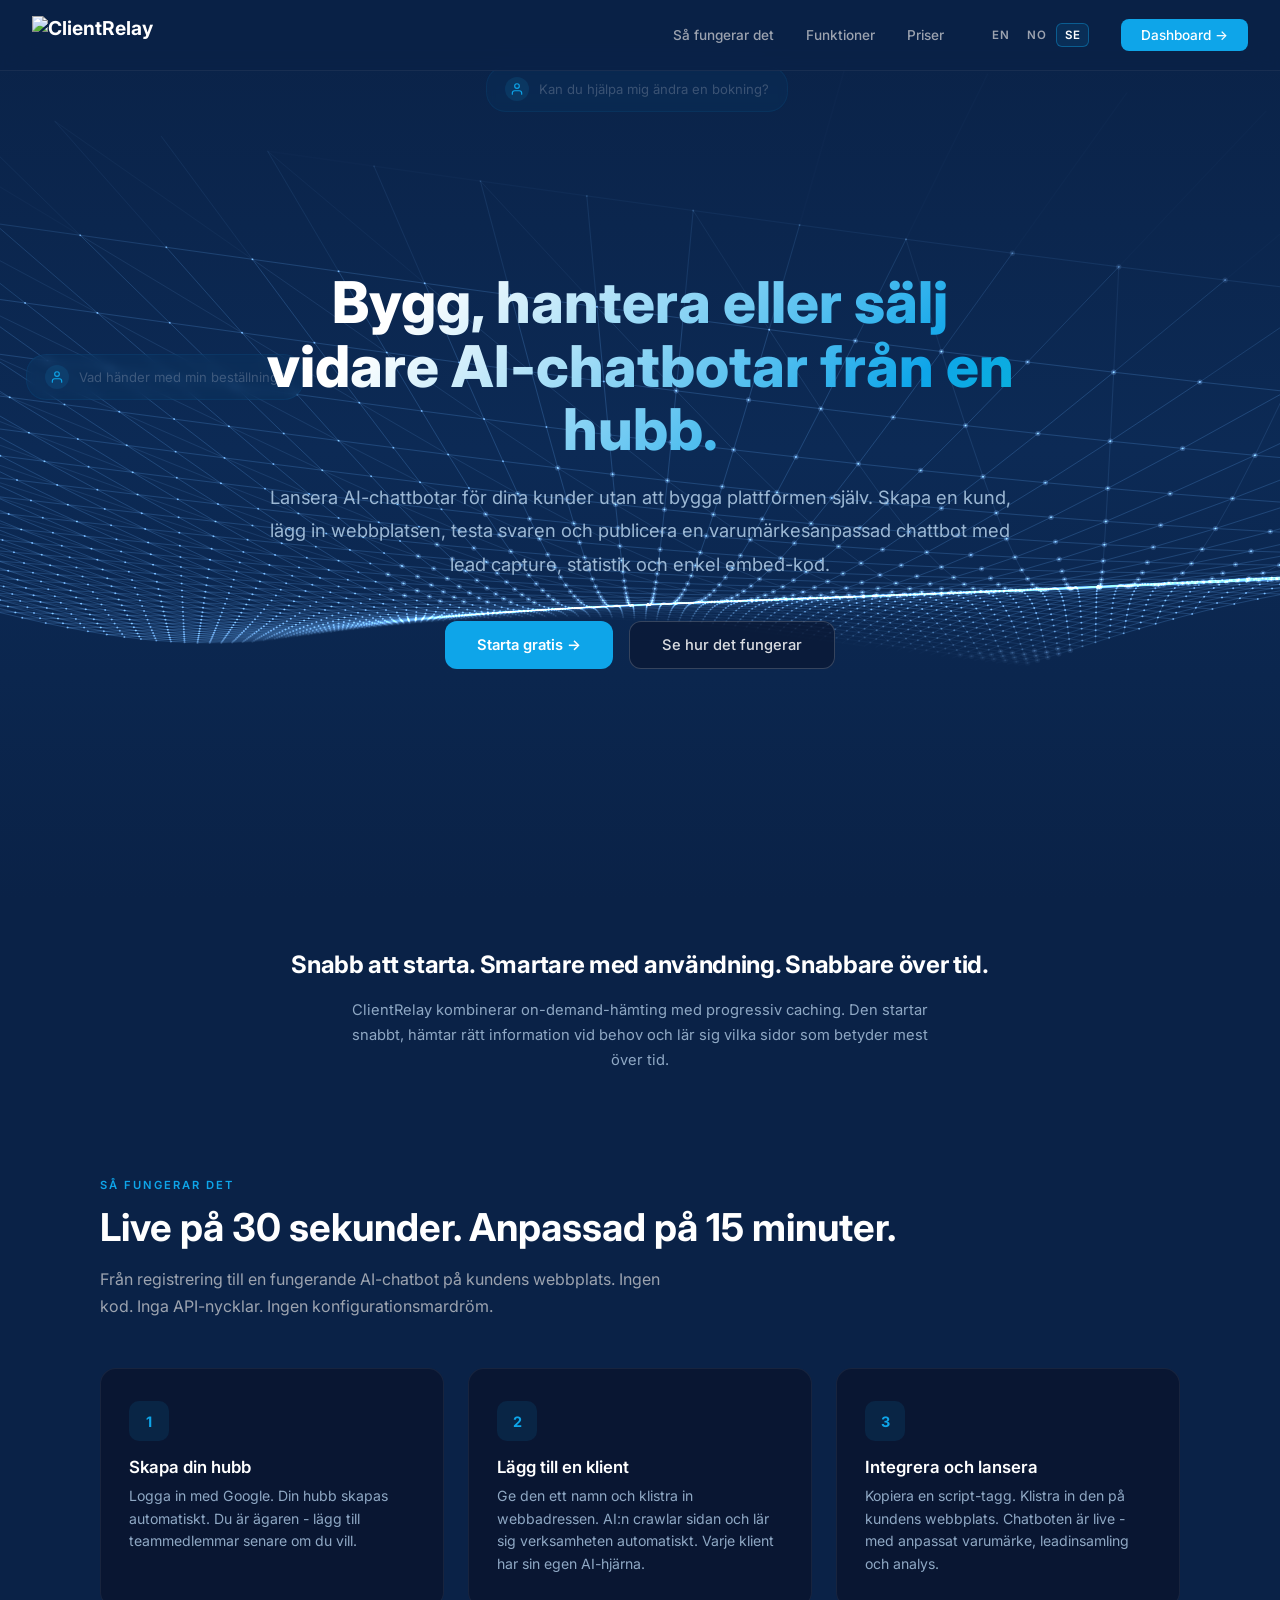
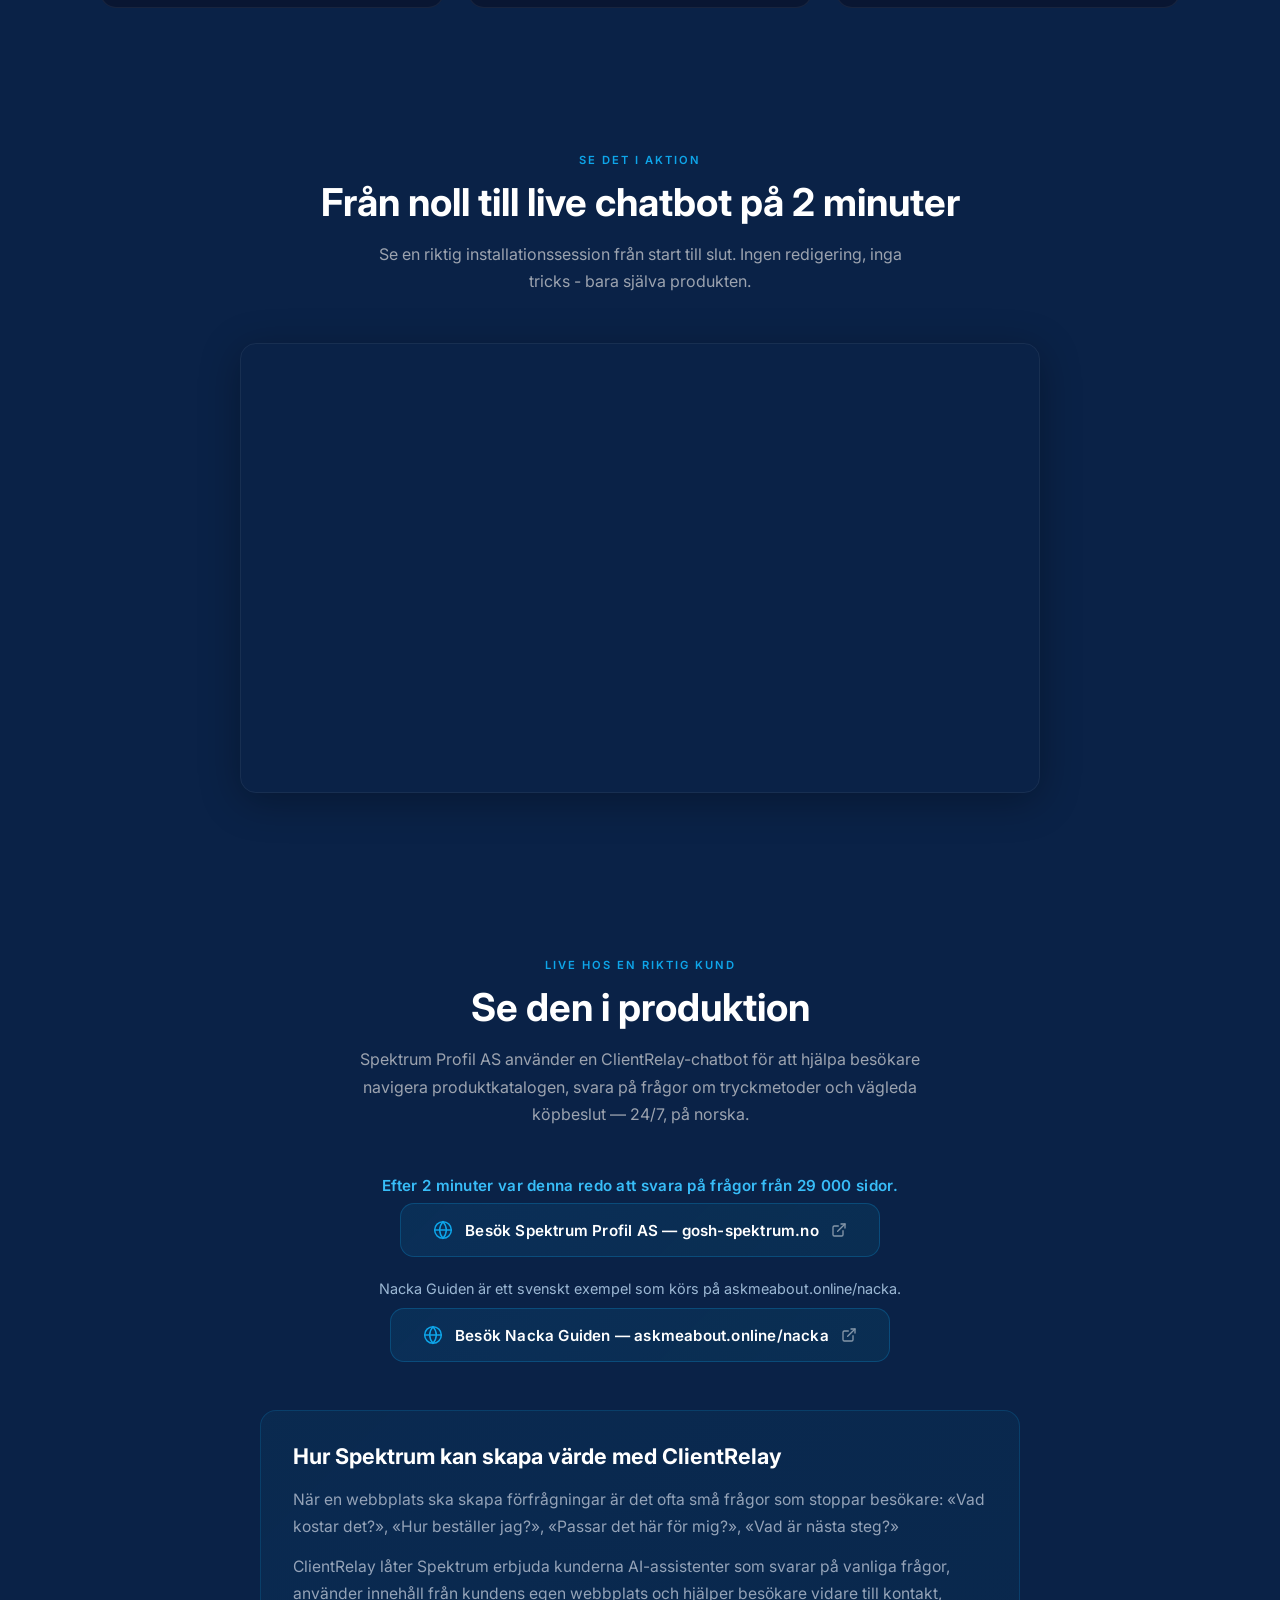
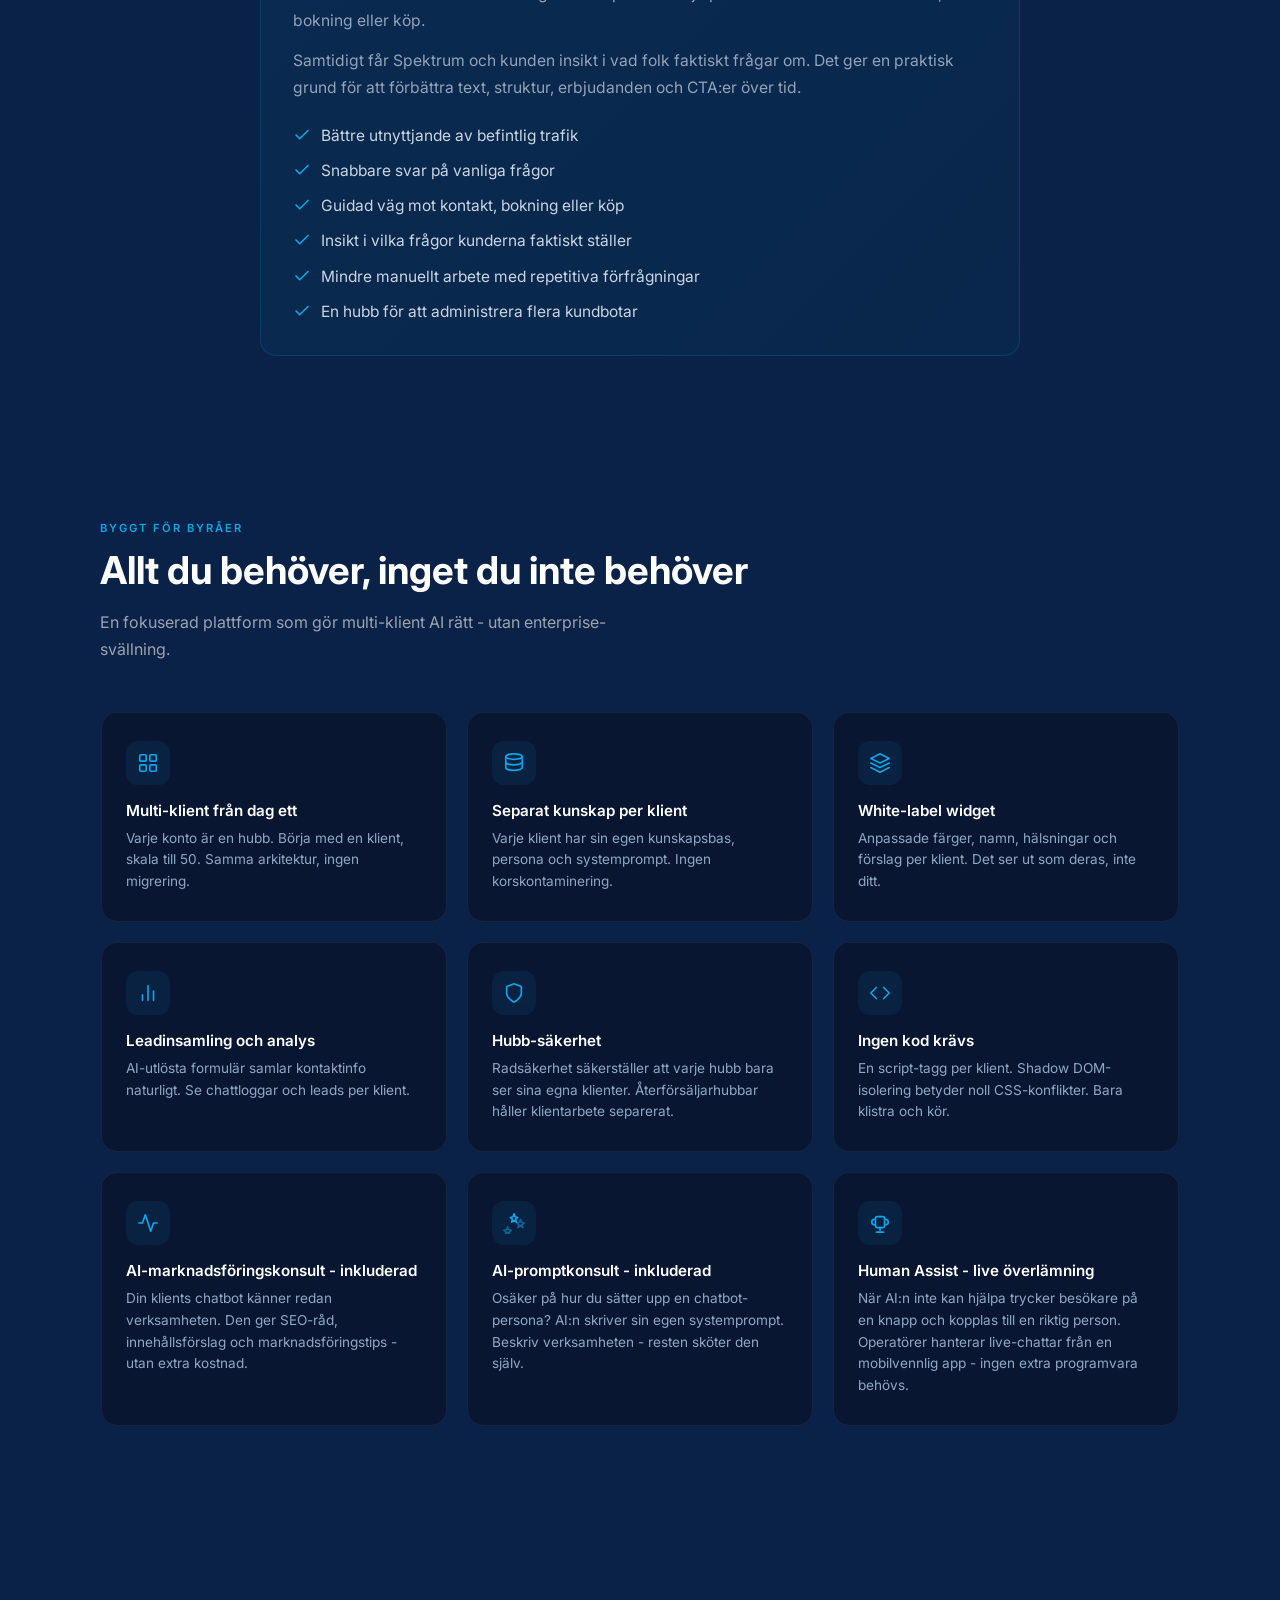
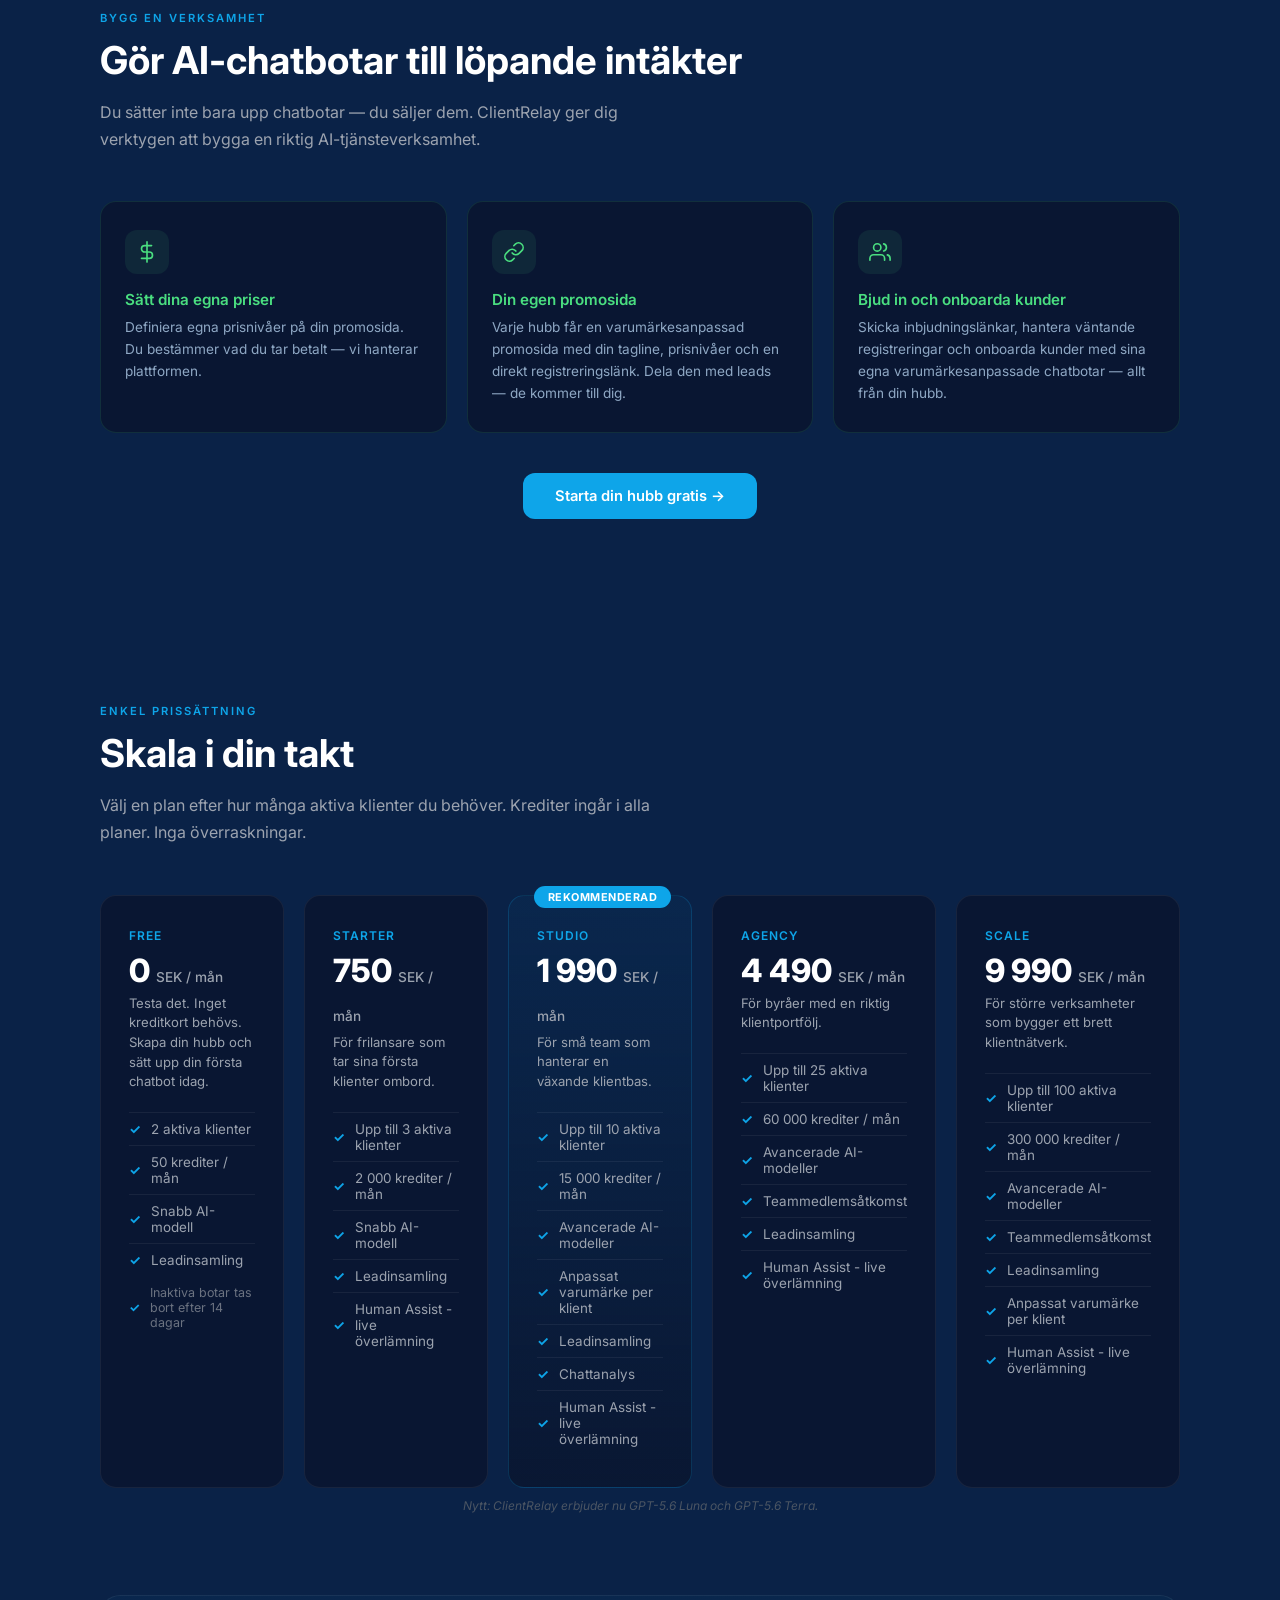
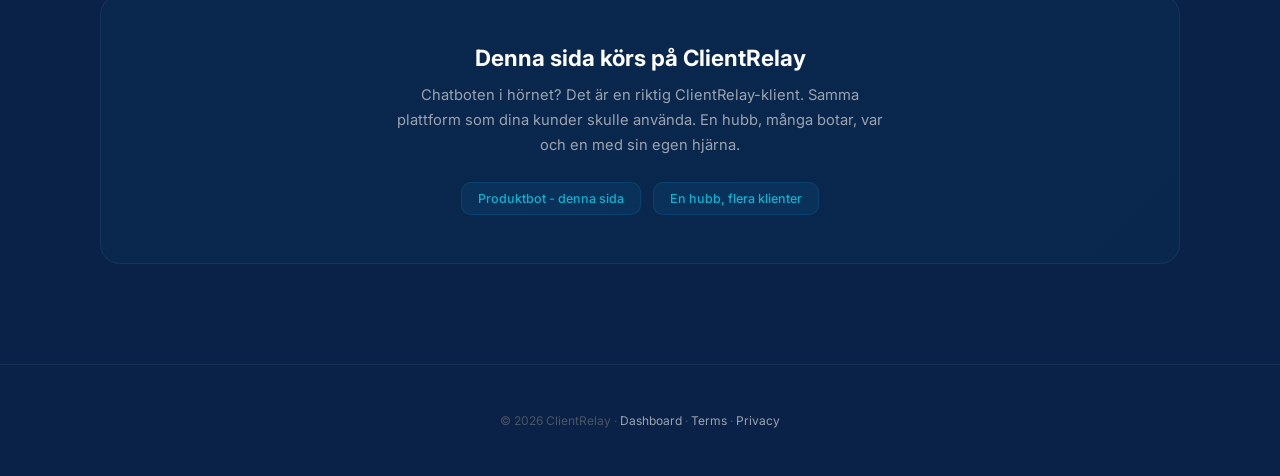
==== commit a2570819: "fix(web): hide Spektrum partner nudge unless viewing in Norwegian The hero "single standalone chatbo" ====
--- a/index.html
+++ b/index.html
@@ -566,6 +566,8 @@
         @media (prefers-reduced-motion: reduce) {
             .chat-bubble { transition: none; }
         }
+        /* Spektrum single-chatbot partner nudge is shown only to Norwegian-language visitors (partner has no EN/SV landing page yet). */
+        html:not([lang="nb"]) #spektrum-partner-link { display: none !important; }
     </style>
 </head>
 <body>
@@ -600,7 +602,7 @@
                 <a href="https://clientrelay.tech/app/signup/?lang=se" class="btn-primary" data-i18n="hero_cta">Start free →</a>
                 <a href="#how-it-works" class="btn-ghost" data-i18n="hero_ghost">See how it works</a>
             </div>
-            <a href="https://clientrelay.tech/hub/?hub=spektrum-hub" style="display:inline-flex;align-items:center;gap:8px;margin-top:24px;padding:10px 20px;border-radius:12px;background:rgba(5,12,30,0.5);border:1px solid rgba(14,165,233,0.25);box-shadow:0 4px 16px rgba(0,0,0,0.15);color:#38bdf8;font-size:0.88rem;font-weight:500;text-decoration:none;transition:all 0.2s;animation:fadeUp 0.7s ease 0.4s both" onmouseover="this.style.borderColor='rgba(14,165,233,0.4)';this.style.background='rgba(5,12,30,0.7)';this.style.boxShadow='0 4px 20px rgba(14,165,233,0.15)'" onmouseout="this.style.borderColor='rgba(14,165,233,0.25)';this.style.background='rgba(5,12,30,0.5)';this.style.boxShadow='0 4px 16px rgba(0,0,0,0.15)'">
+            <a id="spektrum-partner-link" href="https://clientrelay.tech/hub/?hub=spektrum-hub" style="display:inline-flex;align-items:center;gap:8px;margin-top:24px;padding:10px 20px;border-radius:12px;background:rgba(5,12,30,0.5);border:1px solid rgba(14,165,233,0.25);box-shadow:0 4px 16px rgba(0,0,0,0.15);color:#38bdf8;font-size:0.88rem;font-weight:500;text-decoration:none;transition:all 0.2s;animation:fadeUp 0.7s ease 0.4s both" onmouseover="this.style.borderColor='rgba(14,165,233,0.4)';this.style.background='rgba(5,12,30,0.7)';this.style.boxShadow='0 4px 20px rgba(14,165,233,0.15)'" onmouseout="this.style.borderColor='rgba(14,165,233,0.25)';this.style.background='rgba(5,12,30,0.5)';this.style.boxShadow='0 4px 16px rgba(0,0,0,0.15)'">
                 <img src="https://clientrelay.tech/hub/logos/spektrum-hub-dark.png" alt="Spektrum Logo" style="height:18px;width:auto;object-fit:contain;border-radius:2px">
                 <span data-i18n="hero_client_link">Only need one standalone chatbot? Get started through our partner Spektrum →</span>
             </a>
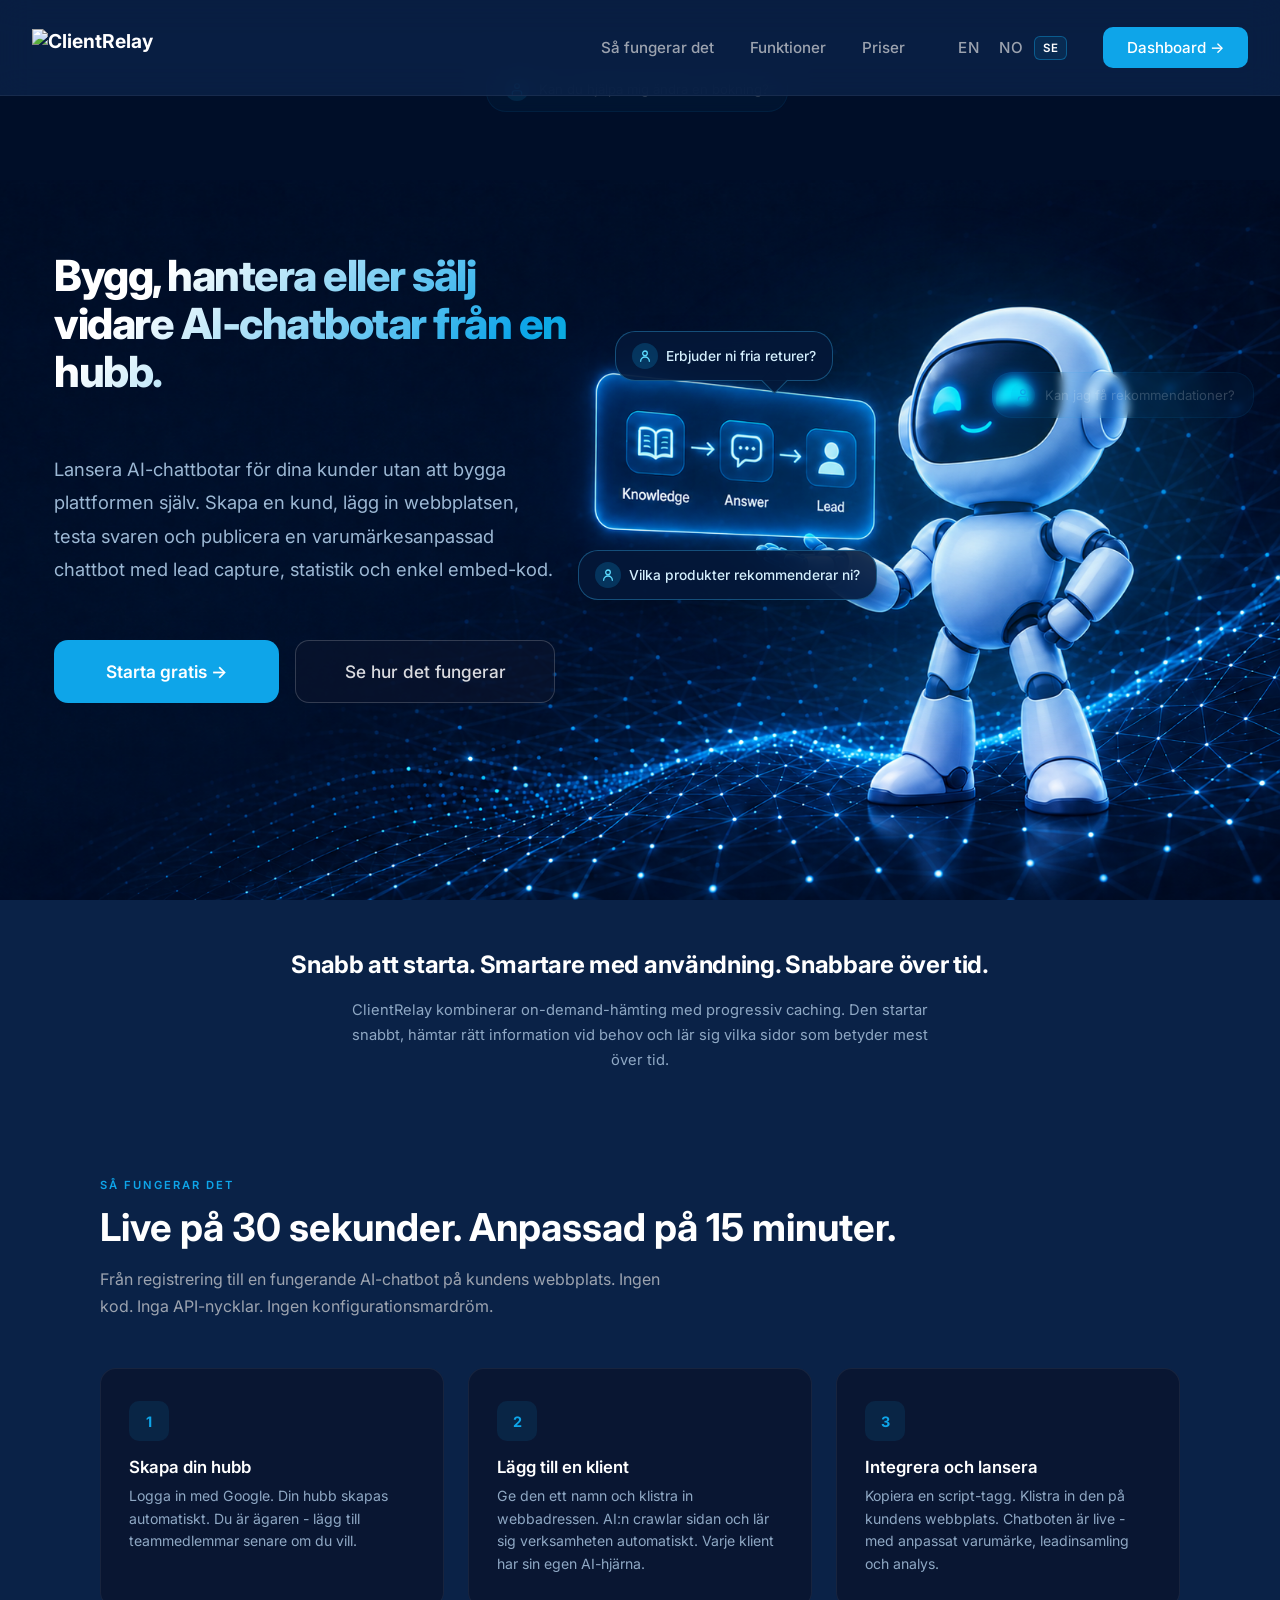
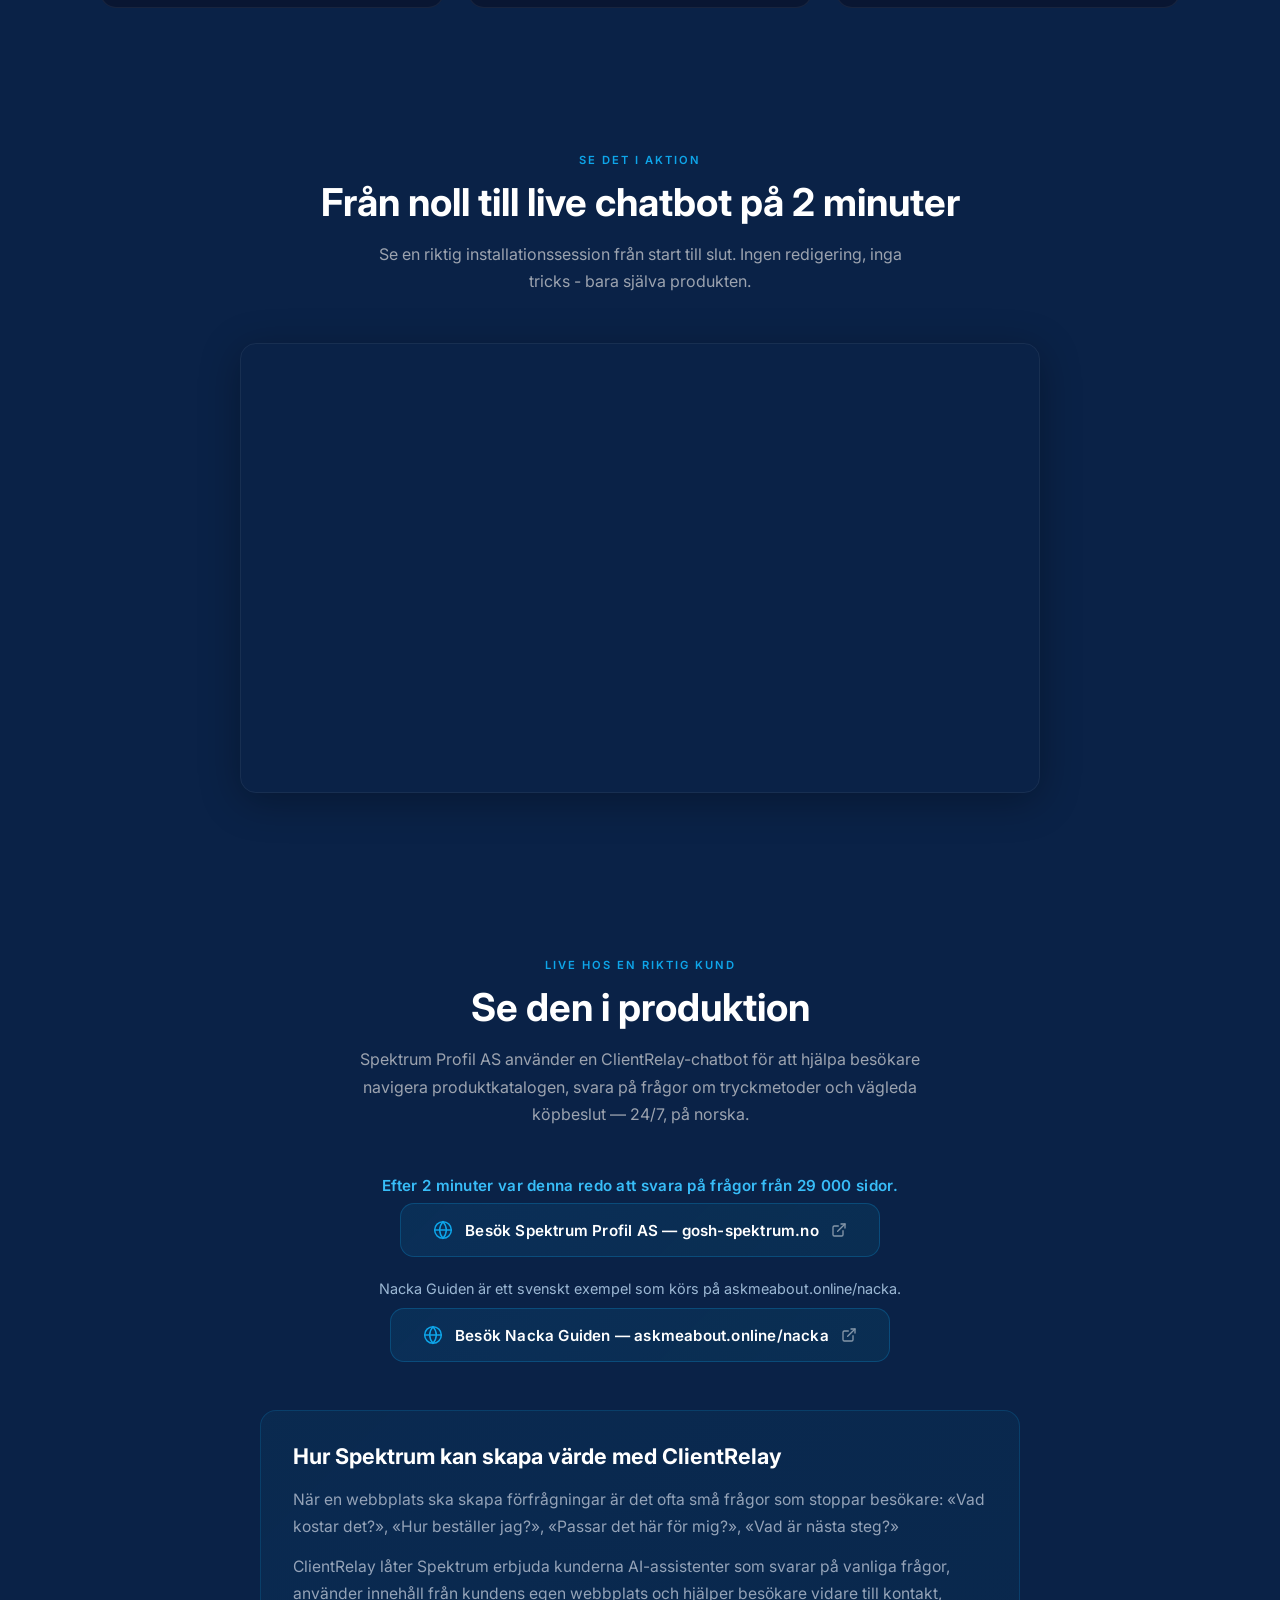
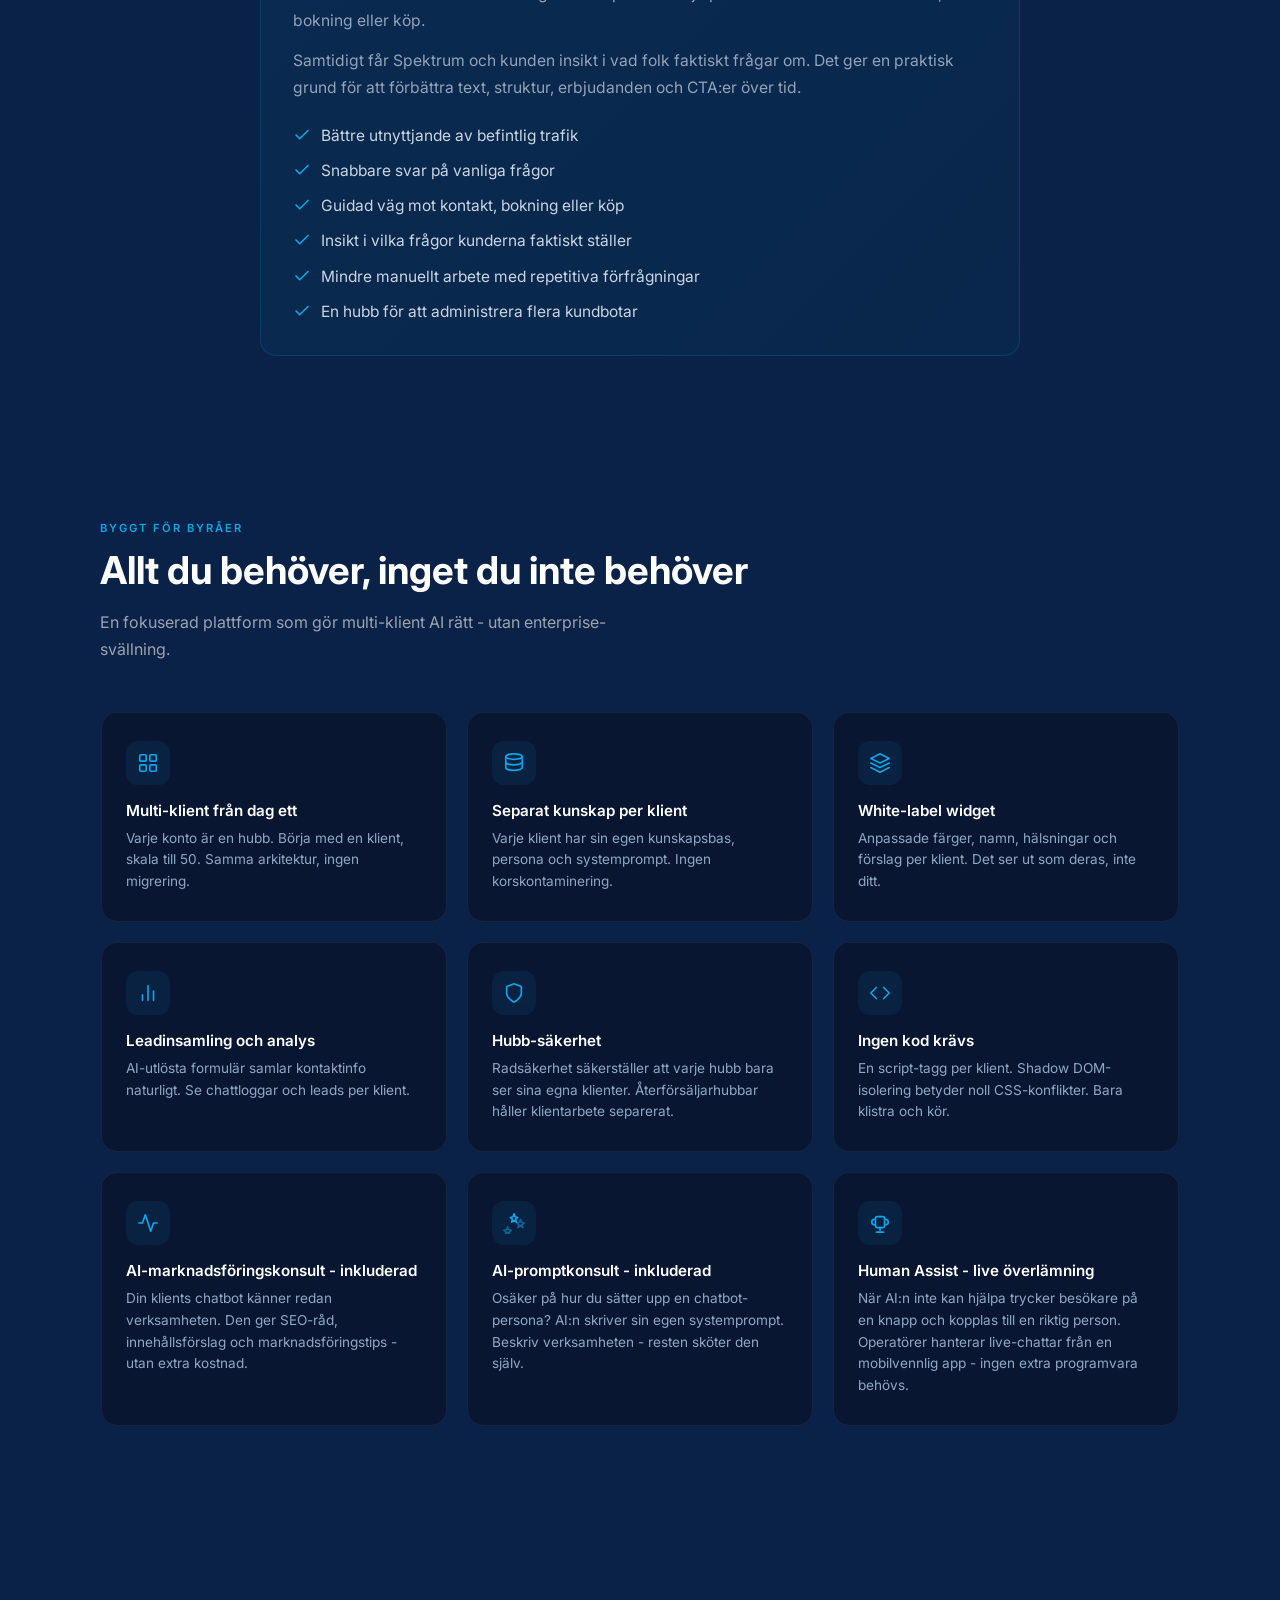
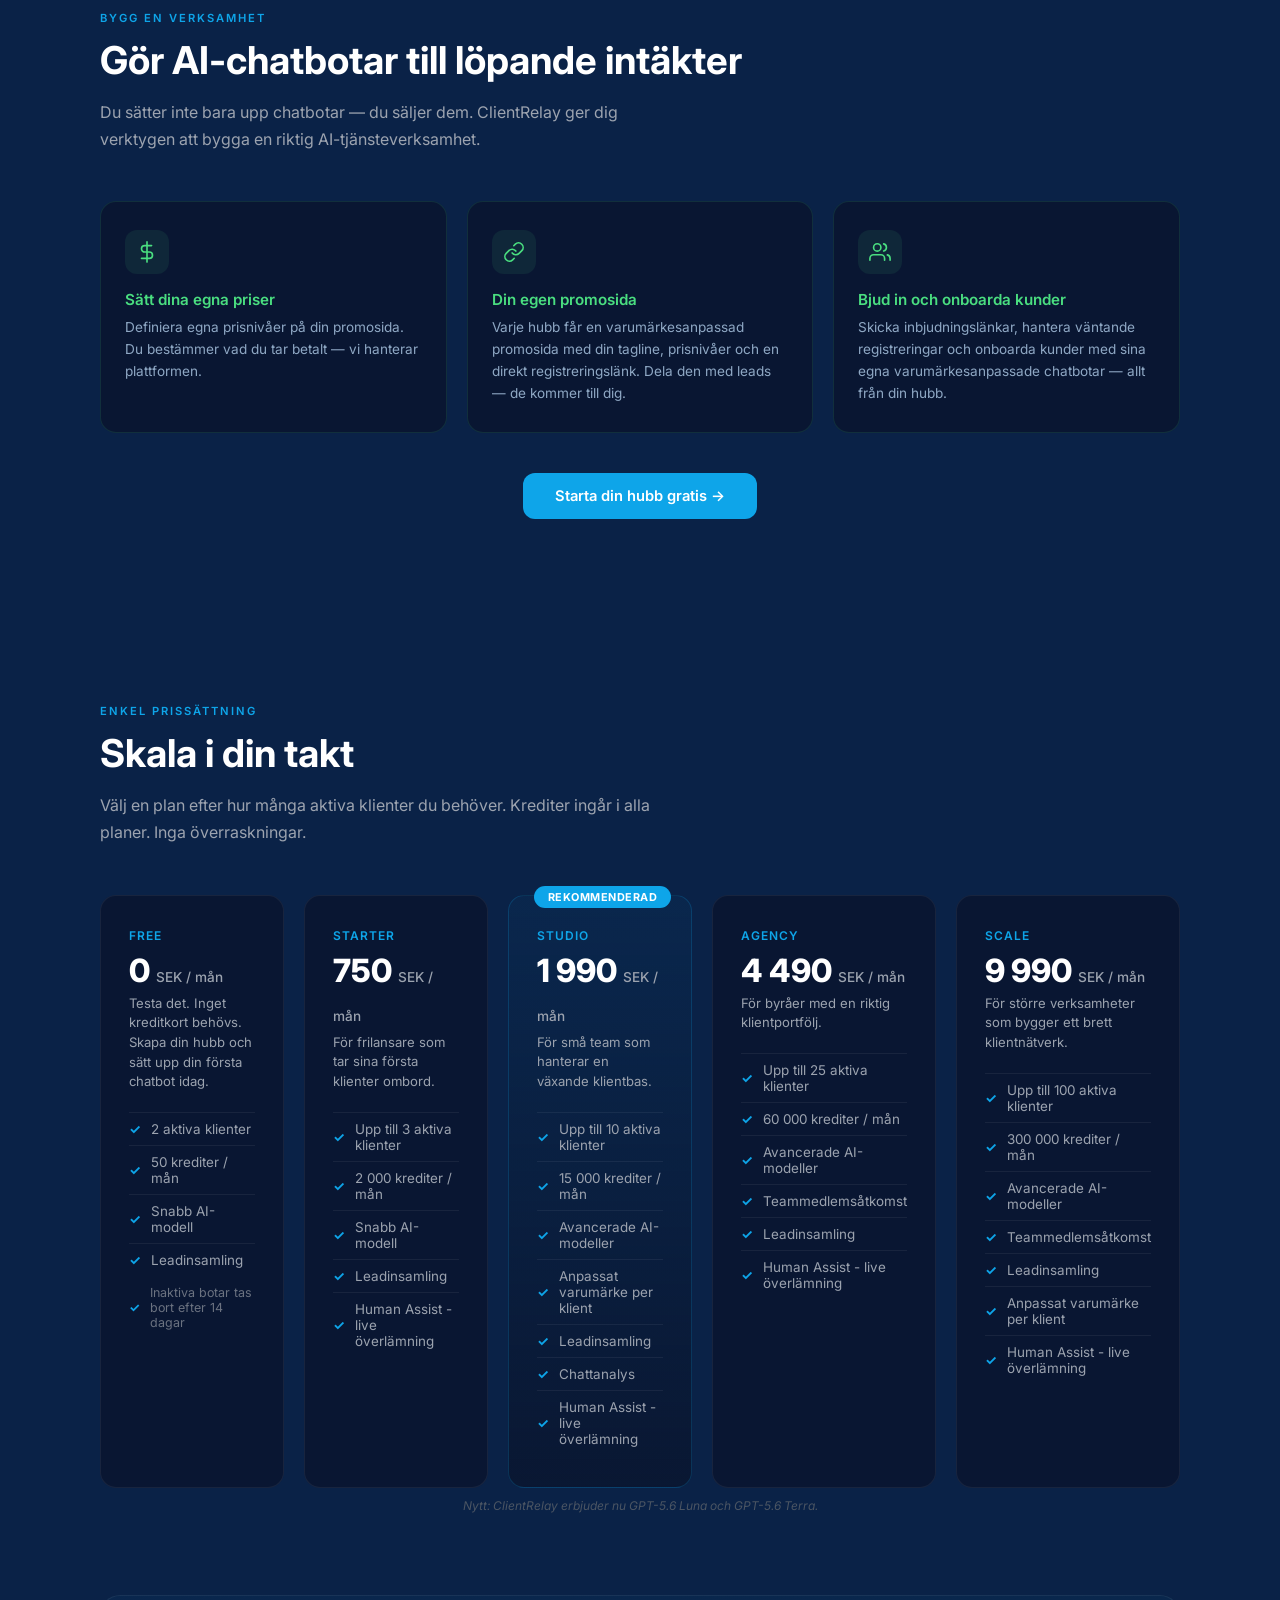
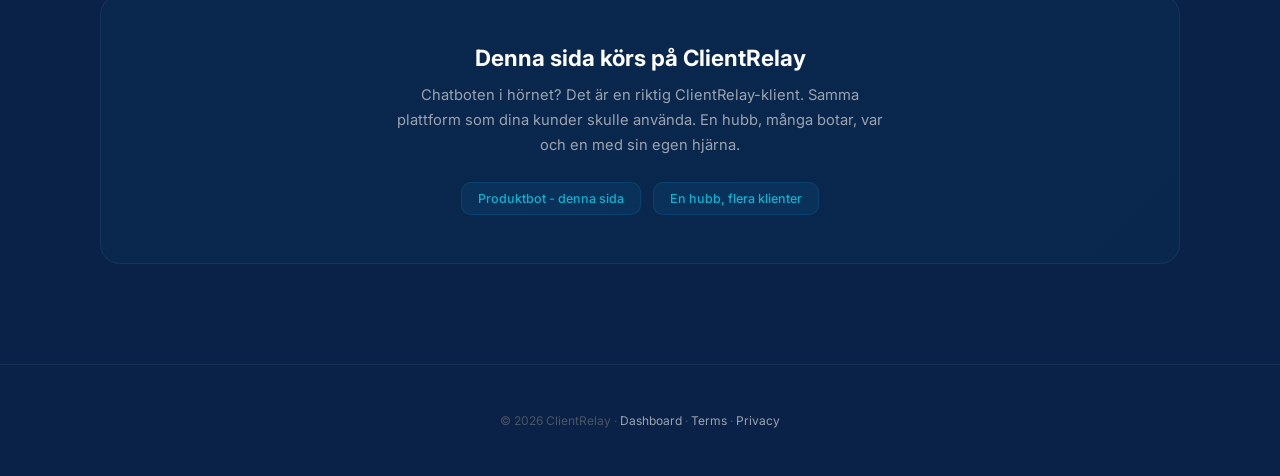
==== commit c82d51d2: "Match Swedish homepage to the .tech visual design" ====
--- a/index.html
+++ b/index.html
@@ -189,17 +189,26 @@
             overflow-x: hidden;
         }
 
-        /* ── Wave canvas ── */
+        /* ── Static wave mesh ── */
         #waveCanvas {
-            position: fixed; top: 0; left: 0;
-            width: 100vw; height: 100vh;
+            position: absolute; inset: 0;
+            width: 100%; height: 100%;
             z-index: 0; pointer-events: none;
+            background: #000e28 url('assets/hero-assistant-sign.png') right bottom / auto 80% no-repeat;
+        }
+
+        @media (max-width: 1200px) {
+            #waveCanvas { background-image: url('assets/hero-grid.png'); }
+        }
+
+        @media (max-width: 600px) {
+            #waveCanvas { background-position: 60% center; filter: brightness(0.72) saturate(0.9); }
         }
 
         /* ── Nav ── */
         nav {
             position: fixed; top: 0; left: 0; right: 0; z-index: 100;
-            padding: 16px 32px;
+            padding: 27px 32px;
             display: flex; align-items: center; justify-content: space-between;
             background: rgba(10,34,71,0.85);
             backdrop-filter: blur(16px);
@@ -210,15 +219,15 @@
             text-decoration: none; display: flex; align-items: center; gap: 8px;
         }
         .nav-brand img { height: 38px; width: auto; }
-        .nav-links { display: flex; gap: 32px; align-items: center; }
+        .nav-links { display: flex; gap: 36px; align-items: center; }
         .nav-links a {
-            font-size: 0.85rem; color: var(--text-muted); text-decoration: none;
+            font-size: 0.95rem; color: var(--text-muted); text-decoration: none;
             font-weight: 500; transition: color 0.2s;
         }
         .nav-links a:hover { color: #fff; }
         .nav-cta {
-            padding: 8px 20px; border-radius: 8px; background: var(--primary);
-            color: #fff !important; font-weight: 600; font-size: 0.82rem;
+            padding: 11px 24px; border-radius: 10px; background: var(--primary);
+            color: #fff !important; font-weight: 600; font-size: 0.95rem;
             transition: background 0.2s, transform 0.15s;
         }
         .nav-cta:hover { background: var(--primary-dark); transform: translateY(-1px); }
@@ -226,10 +235,68 @@
         /* ── Hero ── */
         .hero {
             position: relative; z-index: 1;
-            min-height: 100vh; display: flex; align-items: center; justify-content: center;
-            text-align: center; padding: 120px 24px 80px;
-        }
-        .hero-inner { max-width: 780px; }
+            min-height: max(760px, 100svh); display: flex; align-items: center; justify-content: center;
+            text-align: left; padding: 112px 4.25vw 58px;
+        }
+        .hero::before {
+            content: ''; position: absolute; z-index: 0; inset: 0; pointer-events: none;
+            background: linear-gradient(90deg, rgba(5,23,51,0.98) 0%, rgba(7,27,58,0.92) 35%, rgba(7,29,62,0.42) 66%, rgba(7,29,62,0.06) 100%);
+        }
+        .hero-inner { position: relative; z-index: 1; width: 100%; max-width: 1840px; }
+        .hero-layout {
+            --hero-gap: clamp(32px, 3vw, 64px);
+            display: grid; grid-template-columns: minmax(0, 0.9fr) minmax(520px, 1.1fr);
+            align-items: center; gap: var(--hero-gap);
+        }
+        .hero-copy { position: relative; z-index: 2; max-width: 820px; text-align: left; }
+        .hero-copy .hero-actions { justify-content: flex-start; }
+        .hero-copy h1 {
+            width: min(860px, calc(100% + var(--hero-gap) - 16px)); max-width: none;
+            font-size: clamp(3rem, 3.55vw, 4.2rem); line-height: 1.12;
+            letter-spacing: -0.035em; margin-bottom: 58px;
+        }
+        .hero-copy .hero-sub { max-width: 625px; margin-bottom: 54px; }
+        .hero-copy .btn-primary, .hero-copy .btn-ghost {
+            padding: 20px 24px; border-radius: 14px; font-size: 1.08rem;
+        }
+        .hero-copy .btn-primary { min-width: 225px; justify-content: center; }
+        .hero-copy .btn-ghost { min-width: 260px; justify-content: center; }
+
+        /* ── Product stage ── */
+        .hero-stage {
+            position: relative; z-index: 1; isolation: isolate;
+            width: 100%; height: clamp(560px, 43vw, 760px); min-height: 560px;
+        }
+        .hero-stage::before {
+            content: ''; position: absolute; z-index: -3; inset: 4% 0 0;
+            border-radius: 50%;
+            background: radial-gradient(ellipse at 66% 48%, rgba(14,165,233,0.22) 0%, rgba(6,182,212,0.07) 35%, transparent 70%);
+            filter: blur(16px);
+        }
+        .hero-stage::after {
+            content: ''; position: absolute; z-index: -2; left: 18%; right: 0; bottom: 1%; height: 22%;
+            border-radius: 50%; background: radial-gradient(ellipse at center, rgba(14,165,233,0.18), transparent 68%);
+            filter: blur(18px);
+        }
+        .hero-question {
+            position: absolute; z-index: 4; display: flex; align-items: center; gap: 8px;
+            padding: 11px 16px; border: 1px solid rgba(56,189,248,0.34); border-radius: 20px;
+            background: rgba(4,24,57,0.86); color: #d4effd; box-shadow: 0 12px 28px rgba(0,0,0,0.22);
+            backdrop-filter: blur(14px); -webkit-backdrop-filter: blur(14px);
+            font-size: 0.86rem; font-weight: 500; line-height: 1.25; white-space: nowrap;
+        }
+        .hero-question-avatar {
+            display: inline-flex; align-items: center; justify-content: center; flex: 0 0 auto;
+            width: 26px; height: 26px; border-radius: 50%; background: rgba(14,165,233,0.22); color: #5ddcff;
+        }
+        .hero-question-avatar svg { width: 16px; height: 16px; fill: none; stroke: currentColor; stroke-width: 1.9; stroke-linecap: round; stroke-linejoin: round; }
+        .hero-question--top { left: 2%; top: 24%; }
+        .hero-question--top::after {
+            content: ''; position: absolute; right: 22%; bottom: -10px; width: 18px; height: 18px;
+            background: rgba(4,24,57,0.86); border-right: 1px solid rgba(56,189,248,0.34); border-bottom: 1px solid rgba(56,189,248,0.34);
+            transform: rotate(45deg);
+        }
+        .hero-question--bottom { left: -4%; bottom: 28%; }
         .hero-badge {
             display: inline-flex; align-items: center; gap: 8px;
             padding: 6px 16px; border-radius: 24px;
@@ -431,15 +498,16 @@
 
         /* ── Lang Switcher ── */
         .lang-switch { display: flex; gap: 2px; align-items: center; margin-left: 8px; }
-        .lang-switch button {
-            background: none; border: 1px solid transparent; border-radius: 6px;
-            cursor: pointer; font-size: 0.72rem; font-weight: 600; font-family: 'Inter', sans-serif;
-            padding: 4px 8px; color: var(--text-muted);
+        .lang-option {
+            padding: 4px 8px; border: 1px solid transparent; border-radius: 6px;
+            color: var(--text-muted); font-size: 0.72rem; font-weight: 600;
+            letter-spacing: 0.5px; text-decoration: none;
             transition: color 0.2s, border-color 0.2s, background 0.2s;
-            letter-spacing: 0.5px; text-transform: uppercase;
-        }
-        .lang-switch button:hover { color: #fff; background: rgba(255,255,255,0.05); }
-        .lang-switch button.active { color: #fff; border-color: rgba(14,165,233,0.4); background: rgba(14,165,233,0.1); }
+        }
+        .lang-option:hover { color: #fff; background: rgba(255,255,255,0.05); }
+        .lang-option.is-active {
+            color: #fff; border-color: rgba(14,165,233,0.4); background: rgba(14,165,233,0.1);
+        }
 
         /* ── Video Demo ── */
         .demo-video {
@@ -463,30 +531,115 @@
         /* ── Responsive ── */
         html { overflow-x: hidden; }
 
+        @media (min-width: 1200px) and (max-width: 1440px) {
+            .hero-copy h1 { font-size: clamp(2.65rem, 3.35vw, 3rem); }
+        }
+
+        @media (max-width: 1200px) {
+            .hero { padding-top: 112px; padding-bottom: 54px; }
+            .hero-layout { grid-template-columns: 1fr; gap: 16px; }
+            .hero-copy { max-width: 760px; margin: 0 auto; text-align: center; }
+            .hero-copy h1 { width: auto; max-width: none; }
+            .hero-copy .hero-actions { justify-content: center; }
+            .hero-copy .hero-sub { max-width: 700px; margin-left: auto; margin-right: auto; }
+            .hero-stage {
+                width: min(80%, 656px); height: auto; min-height: 0; aspect-ratio: 1688 / 932; margin: 8px auto 0;
+            }
+            .hero-stage::before {
+                inset: -4%; border-radius: 0;
+                background: url('assets/hero-assistant-sign.png') center / contain no-repeat;
+                filter: none;
+                -webkit-mask-image: radial-gradient(ellipse 72% 78% at 58% 52%, #000 58%, transparent 100%);
+                mask-image: radial-gradient(ellipse 72% 78% at 58% 52%, #000 58%, transparent 100%);
+            }
+            .hero-stage::after { display: none; }
+            .hero-question--top { left: 46%; top: 12%; }
+            .hero-question--bottom { left: 43%; bottom: 18%; }
+        }
+
         @media (max-width: 768px) {
             nav { padding: 12px 16px; }
             .nav-links { gap: 12px; }
             .nav-links a:not(.nav-cta) { display: none; }
             .nav-cta { padding: 7px 14px; font-size: 0.78rem; }
             .hero { padding: 100px 20px 60px; }
+            .hero-copy h1 { font-size: clamp(2.35rem, 7vw, 3.2rem); }
+            .hero-stage { height: auto; min-height: 0; }
             section { padding: 60px 20px; }
             .dogfood { padding: 32px 20px; }
             .features { grid-template-columns: 1fr; }
             .pricing-grid { grid-template-columns: repeat(2, 1fr) !important; }
         }
 
+        /* Keep the product scene beside the copy on portrait tablets. */
+        @media (min-width: 700px) and (max-width: 1100px) and (orientation: portrait) {
+            nav {
+                padding: 10px 20px 12px;
+                display: grid; grid-template-columns: auto auto auto minmax(12px, 1fr) auto;
+                align-items: center; column-gap: 22px; row-gap: 8px;
+            }
+            .nav-brand { grid-column: 1 / 4; grid-row: 1; }
+            .nav-links { display: contents; }
+            .nav-links > a { white-space: nowrap; }
+            .nav-links > a:not(.nav-cta) { display: inline-flex; grid-row: 2; }
+            .nav-links > a:nth-child(1) { grid-column: 1; }
+            .nav-links > a:nth-child(2) { grid-column: 2; }
+            .nav-links > a:nth-child(3) { grid-column: 3; }
+            .lang-switch { grid-column: 5; grid-row: 2; margin-left: 0; justify-self: end; }
+            .nav-links .lang-switch .lang-option { display: inline-flex; }
+            .nav-cta { grid-column: 5; grid-row: 1; justify-self: end; }
+            .nav-cta { padding: 9px 16px; font-size: 0.82rem; }
+            .hero { padding: 132px 24px 54px; min-height: max(760px, 100svh); }
+            .hero-layout {
+                grid-template-columns: minmax(0, 1.16fr) minmax(270px, 0.84fr);
+                align-items: center; gap: 0;
+            }
+            .hero-copy { max-width: none; margin: 0; text-align: left; }
+            .hero-copy h1 {
+                position: relative; z-index: 3;
+                width: calc(100% + 290px); max-width: none; margin-bottom: 36px;
+                font-size: clamp(2.35rem, 5vw, 2.7rem); line-height: 1.08;
+            }
+            .hero-copy .hero-sub {
+                max-width: 430px; margin: 0 0 34px;
+                font-size: 0.98rem; line-height: 1.7;
+            }
+            .hero-copy .hero-actions {
+                flex-direction: column; align-items: flex-start; justify-content: flex-start; gap: 12px;
+            }
+            .hero-copy .btn-primary, .hero-copy .btn-ghost {
+                width: 250px; min-width: 0; justify-content: center;
+                padding: 14px 24px; font-size: 0.94rem;
+            }
+            .hero-stage {
+                width: 165%; height: auto; min-height: 0; aspect-ratio: 1688 / 932;
+                margin: 120px 0 0 -50%; transform: none;
+            }
+            .hero-question { display: none; }
+        }
+
         @media (max-width: 480px) {
             nav { padding: 10px 14px; }
             .nav-brand { font-size: 1rem; gap: 6px; }
             .nav-brand svg { width: 24px; height: 24px; }
-            .nav-cta { padding: 6px 12px; font-size: 0.75rem; }
+            .nav-brand img { height: 30px; }
+            .nav-links { gap: 8px; }
+            .lang-switch { margin-left: 0; }
+            .nav-links .nav-cta { padding: 6px 12px; font-size: 0.75rem; white-space: nowrap; }
 
             .hero { padding: 90px 16px 48px; min-height: auto; }
             .hero-badge { font-size: 0.65rem; padding: 5px 12px; margin-bottom: 24px; }
-            h1 { font-size: 1.75rem; margin-bottom: 16px; }
-            .hero-sub { font-size: 0.95rem; line-height: 1.65; margin-bottom: 28px; }
+            .hero-copy h1 { font-size: 2rem; margin-bottom: 16px; }
+            .hero-copy .hero-sub { max-width: 100%; font-size: 0.95rem; line-height: 1.65; margin-bottom: 28px; }
             .hero-actions { flex-direction: column; align-items: center; gap: 12px; }
-            .btn-primary, .btn-ghost { width: 100%; max-width: 280px; justify-content: center; padding: 13px 24px; font-size: 0.88rem; }
+            .hero-copy .btn-primary, .hero-copy .btn-ghost { width: 100%; max-width: 280px; min-width: 0; justify-content: center; padding: 13px 24px; font-size: 0.88rem; }
+            .hero-stage { height: auto; min-height: 0; margin-top: 8px; }
+            .hero-question { display: none; }
+
+            .hero-stage {
+                width: min(108%, 432px); margin-left: 50%; margin-right: 0;
+                transform: translateX(-54%);
+            }
 
             section { padding: 48px 16px; }
             .section-sub { font-size: 0.9rem; }
@@ -566,12 +719,12 @@
         @media (prefers-reduced-motion: reduce) {
             .chat-bubble { transition: none; }
         }
+
         /* Spektrum single-chatbot partner nudge is shown only to Norwegian-language visitors (partner has no EN/SV landing page yet). */
         html:not([lang="nb"]) #spektrum-partner-link { display: none !important; }
     </style>
 </head>
 <body>
-    <canvas id="waveCanvas"></canvas>
 
     <!-- Nav -->
     <nav>
@@ -582,10 +735,10 @@
             <a href="#how-it-works" data-i18n="nav_how">How it works</a>
             <a href="#features" data-i18n="nav_features">Features</a>
             <a href="#pricing" data-i18n="nav_pricing">Pricing</a>
-            <div class="lang-switch" id="langSwitch">
-                <a href="https://clientrelay.tech/" title="English" style="font-size:0.72rem;font-weight:600;padding:4px 8px;color:var(--text-muted);text-decoration:none;letter-spacing:0.5px">EN</a>
-                <a href="https://clientrelay.no/" title="Norsk" style="font-size:0.72rem;font-weight:600;padding:4px 8px;color:var(--text-muted);text-decoration:none;letter-spacing:0.5px">NO</a>
-                <span style="font-size:0.72rem;font-weight:600;padding:4px 8px;color:#fff;border:1px solid rgba(14,165,233,0.4);background:rgba(14,165,233,0.1);border-radius:6px;letter-spacing:0.5px">SE</span>
+            <div class="lang-switch" id="langSwitch" aria-label="Språk">
+                <a class="lang-option" href="https://clientrelay.tech/" title="English" lang="en">EN</a>
+                <a class="lang-option" href="https://clientrelay.no/" title="Norsk" lang="nb">NO</a>
+                <span class="lang-option is-active" lang="sv" aria-current="page">SE</span>
             </div>
             <a href="https://clientrelay.tech/app/?lang=se" class="nav-cta" data-i18n="nav_cta">Dashboard →</a>
         </div>
@@ -593,19 +746,34 @@
 
     <!-- Hero -->
     <section class="hero">
+        <canvas id="waveCanvas" data-static-mesh="true" aria-hidden="true"></canvas>
         <!-- Floating chat bubbles -->
         <div class="chat-bubbles" id="chatBubbles"></div>
         <div class="hero-inner">
-            <h1 data-i18n="hero_title">Build, manage, or resell AI chatbots from one hub.</h1>
-            <p class="hero-sub" data-i18n="hero_sub">Launch AI chatbots for your clients without building the platform yourself. Create a client, add their website, test the answers, and publish a branded chatbot with lead capture, analytics, and a simple embed code.</p>
-            <div class="hero-actions">
-                <a href="https://clientrelay.tech/app/signup/?lang=se" class="btn-primary" data-i18n="hero_cta">Start free →</a>
-                <a href="#how-it-works" class="btn-ghost" data-i18n="hero_ghost">See how it works</a>
+            <div class="hero-layout">
+                <div class="hero-copy">
+                    <h1 data-i18n="hero_title">Build, manage, or resell AI chatbots from one hub.</h1>
+                    <p class="hero-sub" data-i18n="hero_sub">Launch AI chatbots for your clients without building the platform yourself. Create a client, add their website, test the answers, and publish a branded chatbot with lead capture, analytics, and a simple embed code.</p>
+                    <div class="hero-actions">
+                        <a href="https://clientrelay.tech/app/signup/?lang=se" class="btn-primary" data-i18n="hero_cta">Start free →</a>
+                        <a href="#how-it-works" class="btn-ghost" data-i18n="hero_ghost">See how it works</a>
+                    </div>
+                    <a id="spektrum-partner-link" href="https://clientrelay.tech/hub/?hub=spektrum-hub" style="display:inline-flex;align-items:center;gap:8px;margin-top:24px;padding:10px 20px;border-radius:12px;background:rgba(5,12,30,0.5);border:1px solid rgba(14,165,233,0.25);box-shadow:0 4px 16px rgba(0,0,0,0.15);color:#38bdf8;font-size:0.88rem;font-weight:500;text-decoration:none;transition:all 0.2s;animation:fadeUp 0.7s ease 0.4s both" onmouseover="this.style.borderColor='rgba(14,165,233,0.4)';this.style.background='rgba(5,12,30,0.7)';this.style.boxShadow='0 4px 20px rgba(14,165,233,0.15)'" onmouseout="this.style.borderColor='rgba(14,165,233,0.25)';this.style.background='rgba(5,12,30,0.5)';this.style.boxShadow='0 4px 16px rgba(0,0,0,0.15)'">
+                        <img src="https://clientrelay.tech/hub/logos/spektrum-hub-dark.png" alt="Spektrum Logo" style="height:18px;width:auto;object-fit:contain;border-radius:2px">
+                        <span data-i18n="hero_client_link">Only need one standalone chatbot? Get started through our partner Spektrum →</span>
+                    </a>
+                </div>
+                <div class="hero-stage">
+                    <div class="hero-question hero-question--top">
+                        <span class="hero-question-avatar" aria-hidden="true"><svg viewBox="0 0 24 24"><circle cx="12" cy="8" r="3.5"/><path d="M5.5 20a6.5 6.5 0 0 1 13 0"/></svg></span>
+                        <span data-i18n="hero_question_top">Do you offer free returns?</span>
+                    </div>
+                    <div class="hero-question hero-question--bottom">
+                        <span class="hero-question-avatar" aria-hidden="true"><svg viewBox="0 0 24 24"><circle cx="12" cy="8" r="3.5"/><path d="M5.5 20a6.5 6.5 0 0 1 13 0"/></svg></span>
+                        <span data-i18n="hero_question_bottom">What products do you recommend?</span>
+                    </div>
+                </div>
             </div>
-            <a id="spektrum-partner-link" href="https://clientrelay.tech/hub/?hub=spektrum-hub" style="display:inline-flex;align-items:center;gap:8px;margin-top:24px;padding:10px 20px;border-radius:12px;background:rgba(5,12,30,0.5);border:1px solid rgba(14,165,233,0.25);box-shadow:0 4px 16px rgba(0,0,0,0.15);color:#38bdf8;font-size:0.88rem;font-weight:500;text-decoration:none;transition:all 0.2s;animation:fadeUp 0.7s ease 0.4s both" onmouseover="this.style.borderColor='rgba(14,165,233,0.4)';this.style.background='rgba(5,12,30,0.7)';this.style.boxShadow='0 4px 20px rgba(14,165,233,0.15)'" onmouseout="this.style.borderColor='rgba(14,165,233,0.25)';this.style.background='rgba(5,12,30,0.5)';this.style.boxShadow='0 4px 16px rgba(0,0,0,0.15)'">
-                <img src="https://clientrelay.tech/hub/logos/spektrum-hub-dark.png" alt="Spektrum Logo" style="height:18px;width:auto;object-fit:contain;border-radius:2px">
-                <span data-i18n="hero_client_link">Only need one standalone chatbot? Get started through our partner Spektrum →</span>
-            </a>
         </div>
     </section>
 
@@ -883,6 +1051,7 @@
     // ── 3D Perspective Wave Mesh ──
     (function() {
       const canvas = document.getElementById('waveCanvas');
+      if (canvas.dataset.staticMesh === 'true') return;
       const ctx = canvas.getContext('2d');
       let width, height, dpr, time = 0;
       function resize() {
@@ -959,6 +1128,7 @@
     <script>
     const L = {
       no: {
+        hero_question_top:'Tilbyr dere gratis retur?', hero_question_bottom:'Hvilke produkter anbefaler dere?',
         nav_how:'Slik fungerer det', nav_features:'Funksjoner', nav_pricing:'Priser', nav_cta:'Dashboard →',
         hero_badge:'Nå i tidlig tilgang', hero_title:'Bygg, administrer eller videreselg AI-chatboter fra én hub.',
         hero_sub:'Lanser AI-chatboter for kundene dine uten å bygge plattformen selv. Opprett en kunde, legg inn nettsiden, test svarene og publiser en merkevaretilpasset chatbot med lead capture, statistikk og enkel embed-kode.',
@@ -1012,6 +1182,7 @@
         reseller_cta:'Start din hub gratis →'
       },
       se: {
+        hero_question_top:'Erbjuder ni fria returer?', hero_question_bottom:'Vilka produkter rekommenderar ni?',
         nav_how:'Så fungerar det', nav_features:'Funktioner', nav_pricing:'Priser', nav_cta:'Dashboard →',
         hero_badge:'Nu i tidig åtkomst', hero_title:'Bygg, hantera eller sälj vidare AI-chatbotar från en hubb.',
         hero_sub:'Lansera AI-chattbotar för dina kunder utan att bygga plattformen själv. Skapa en kund, lägg in webbplatsen, testa svaren och publicera en varumärkesanpassad chattbot med lead capture, statistik och enkel embed-kod.',
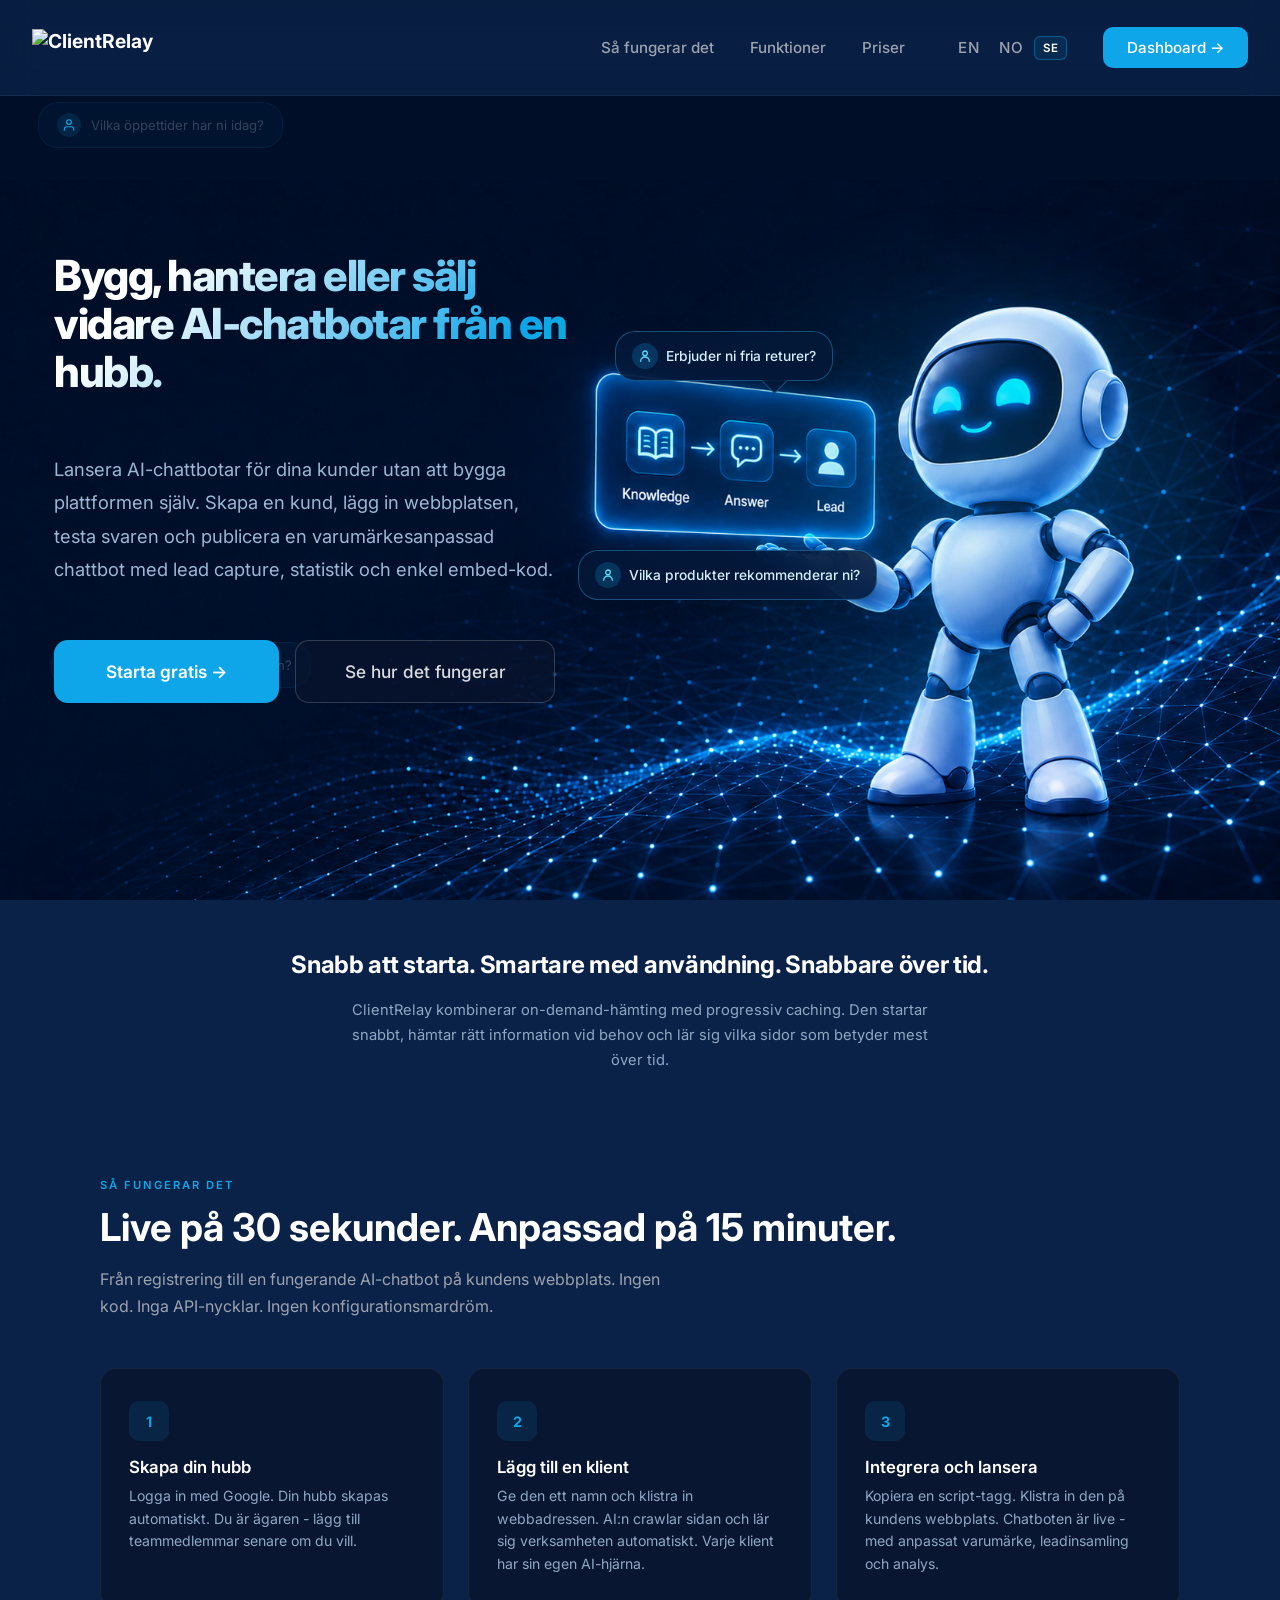
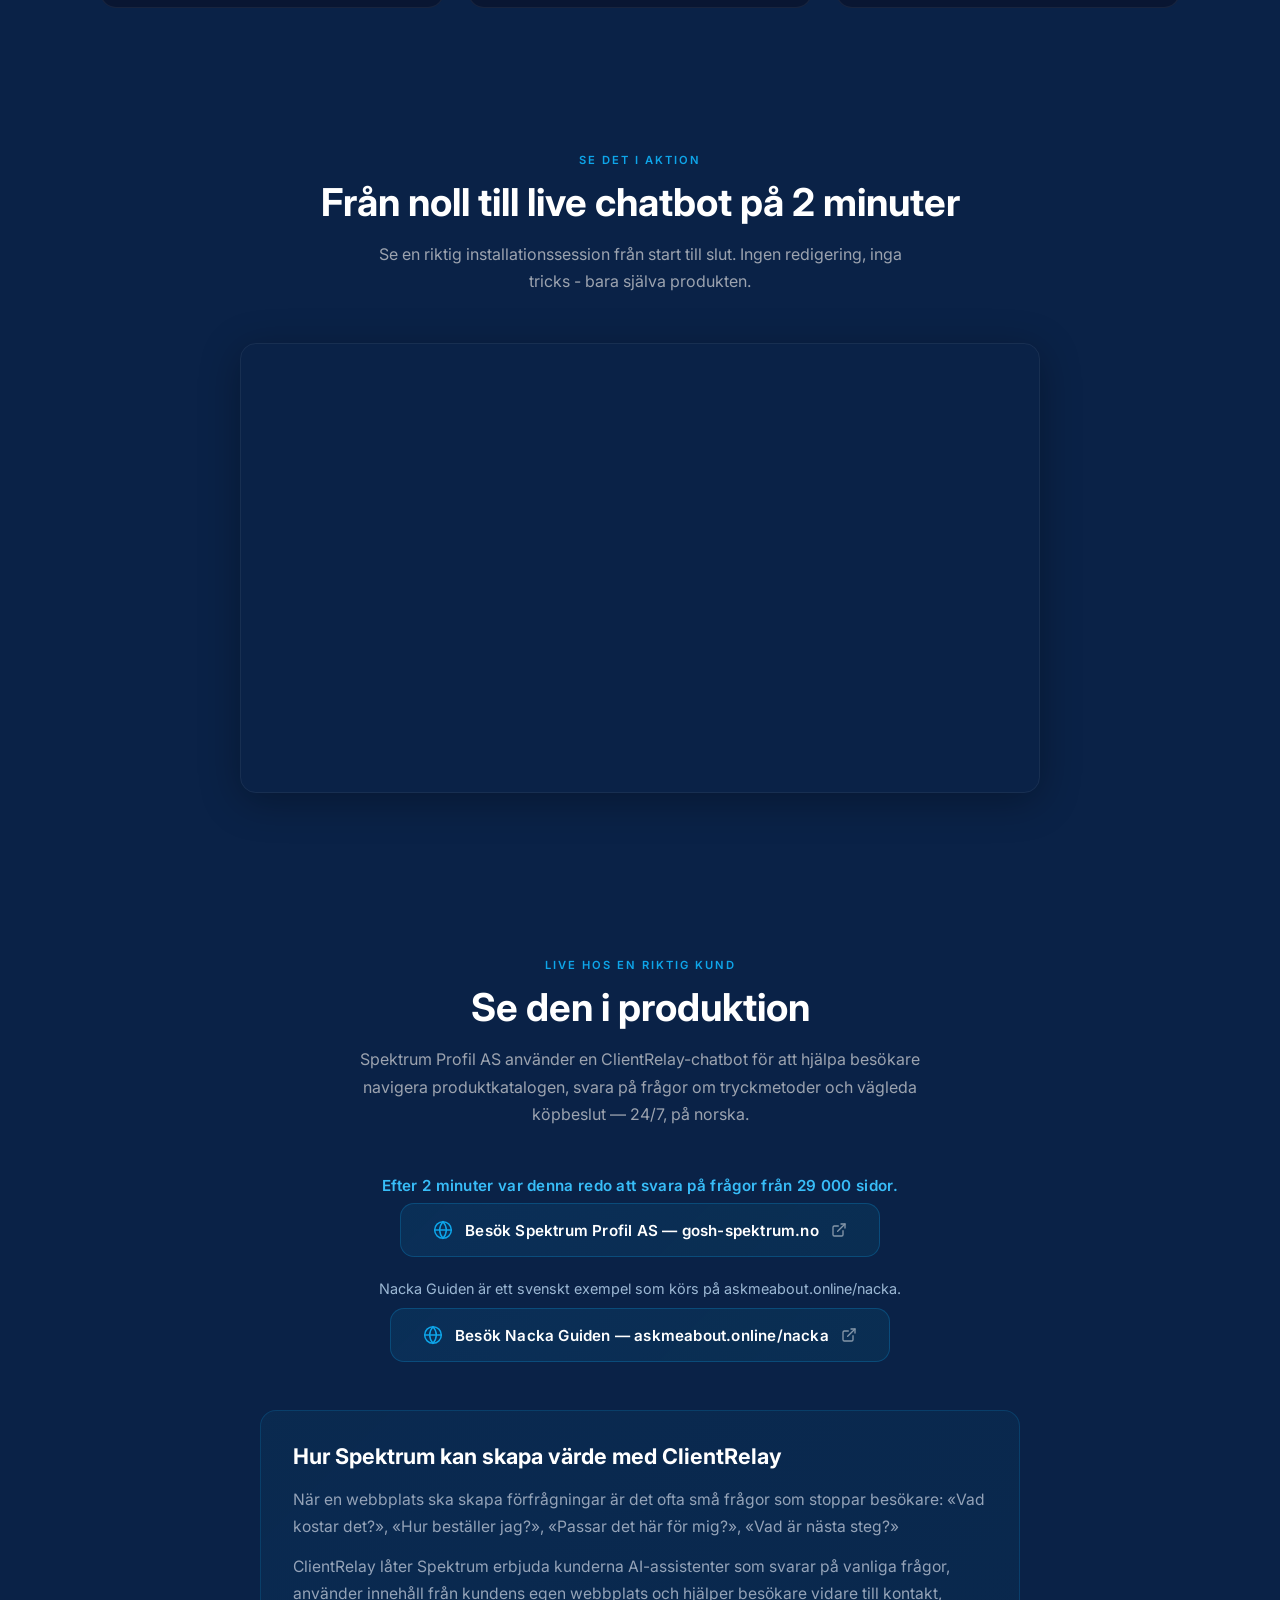
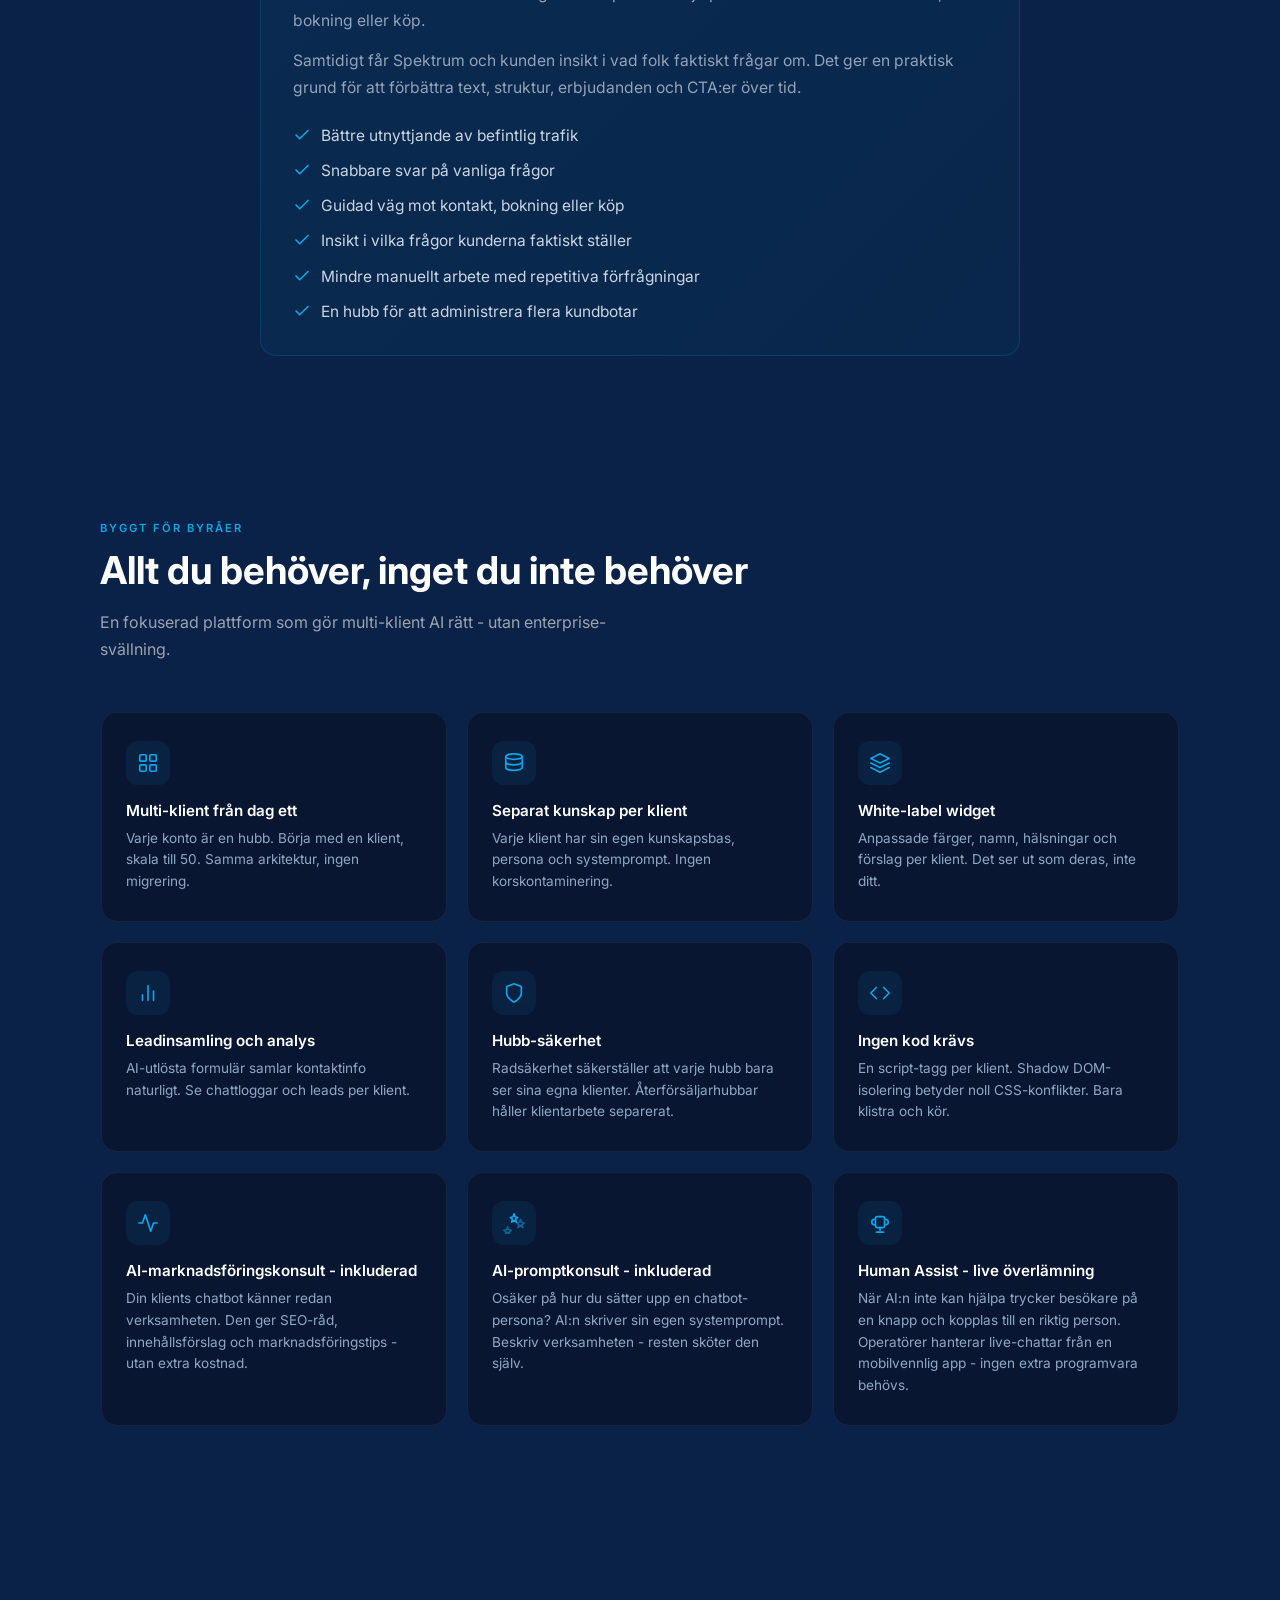
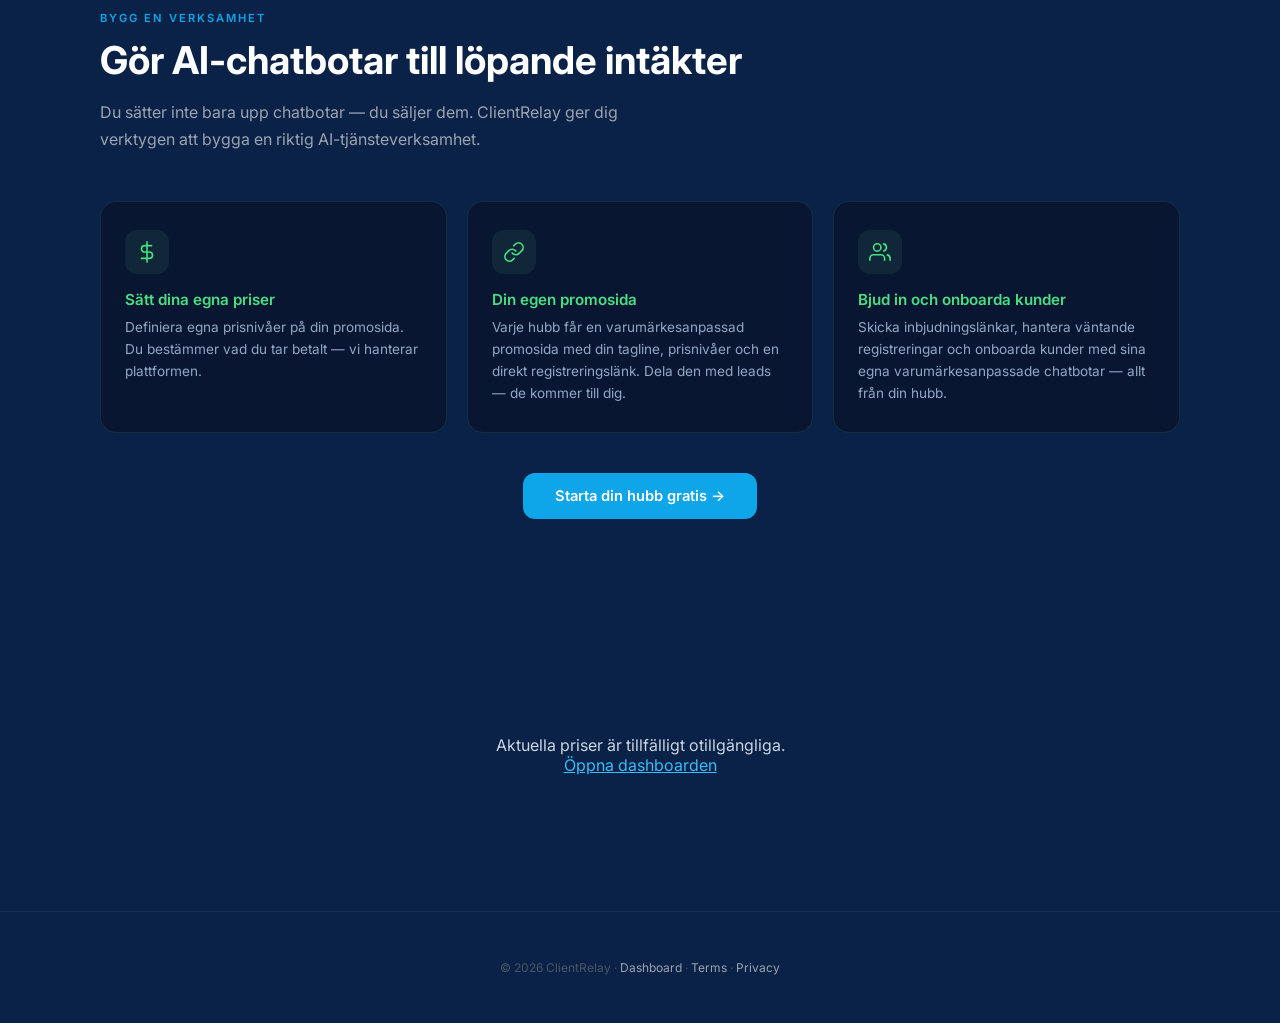
==== commit d5880dab: "Prepare client slot billing, shared credits and earned tiers" ====
--- a/index.html
+++ b/index.html
@@ -44,86 +44,33 @@
 
     <!-- Structured Data -->
     <script type="application/ld+json">
-    {
-      "@context": "https://schema.org",
-      "@type": "SoftwareApplication",
-      "name": "ClientRelay",
-      "url": "https://clientrelay.tech",
-      "applicationCategory": "BusinessApplication",
-      "operatingSystem": "Web",
-      "description": "Multi-tenant AI chatbot platform for agencies and digital partners. Deploy AI assistants for every client from one hub with custom branding, lead capture, and analytics.",
-      "offers": [
-        {
-          "@type": "Offer",
-          "name": "Free",
-          "price": "0",
-          "priceCurrency": "EUR",
-          "description": "2 active clients, 50 credits/month"
-        },
-        {
-          "@type": "Offer",
-          "name": "Starter",
-          "price": "67",
-          "priceCurrency": "EUR",
-          "priceSpecification": {
-            "@type": "UnitPriceSpecification",
-            "billingDuration": "P1M"
-          },
-          "description": "Up to 3 active clients, 2000 credits/month"
-        },
-        {
-          "@type": "Offer",
-          "name": "Studio",
-          "price": "179",
-          "priceCurrency": "EUR",
-          "priceSpecification": {
-            "@type": "UnitPriceSpecification",
-            "billingDuration": "P1M"
-          },
-          "description": "Up to 10 active clients, 15000 credits/month, custom branding"
-        },
-        {
-          "@type": "Offer",
-          "name": "Agency",
-          "price": "399",
-          "priceCurrency": "EUR",
-          "priceSpecification": {
-            "@type": "UnitPriceSpecification",
-            "billingDuration": "P1M"
-          },
-          "description": "Up to 25 active clients, advanced AI models, team access"
-        },
-        {
-          "@type": "Offer",
-          "name": "Scale",
-          "price": "899",
-          "priceCurrency": "EUR",
-          "priceSpecification": {
-            "@type": "UnitPriceSpecification",
-            "billingDuration": "P1M"
-          },
-          "description": "Up to 100 active clients, premium AI models"
-        }
-      ],
-      "provider": {
-        "@type": "Organization",
-        "name": "ClientRelay",
-        "url": "https://clientrelay.tech",
-        "logo": "https://clientrelay.tech/assets/logo-icon.png"
-      },
-      "featureList": [
-        "Multi-client AI chatbot management",
-        "Custom branding per client",
-        "AI-powered lead capture",
-        "White-label widget with Shadow DOM",
-        "No-code deployment",
-        "Chat analytics and logs",
-        "AI marketing consultant",
-        "AI prompt consultant",
-        "Hub-scoped security with RLS",
-        "Team member access"
-      ]
-    }
+{
+  "@context": "https://schema.org",
+  "@type": "SoftwareApplication",
+  "name": "ClientRelay",
+  "url": "https://clientrelay.tech",
+  "applicationCategory": "BusinessApplication",
+  "operatingSystem": "Web",
+  "description": "Multi-tenant AI chatbot platform for agencies and digital partners. Deploy AI assistants for every client from one hub with custom branding, lead capture, and analytics.",
+  "provider": {
+    "@type": "Organization",
+    "name": "ClientRelay",
+    "url": "https://clientrelay.tech",
+    "logo": "https://clientrelay.tech/assets/logo-icon.png"
+  },
+  "featureList": [
+    "Multi-client AI chatbot management",
+    "Custom branding per client",
+    "AI-powered lead capture",
+    "White-label widget with Shadow DOM",
+    "No-code deployment",
+    "Chat analytics and logs",
+    "AI marketing consultant",
+    "AI prompt consultant",
+    "Hub-scoped security with RLS",
+    "Team member access"
+  ]
+}
     </script>
     <script type="application/ld+json">
     {
@@ -723,6 +670,12 @@
         /* Spektrum single-chatbot partner nudge is shown only to Norwegian-language visitors (partner has no EN/SV landing page yet). */
         html:not([lang="nb"]) #spektrum-partner-link { display: none !important; }
     </style>
+<style id="pricing-state-style">
+#pricing:not([data-pricing-state="ready"]) > .section-inner{display:none!important}
+#pricing[data-pricing-state="ready"] > .pricing-status{display:none}
+.pricing-status{max-width:900px;margin:auto;padding:36px 24px;text-align:center;color:#cbd5e1}
+.pricing-status a{color:#38bdf8;text-decoration:underline}
+</style>
 </head>
 <body>
 
@@ -945,7 +898,8 @@
     </section>
 
     <!-- Pricing -->
-    <section id="pricing">
+    <section id="pricing" data-pricing-state="loading" aria-busy="true">
+        <div class="pricing-status" role="status" aria-live="polite">Loading current pricing…</div>
         <div class="section-inner">
             <span class="section-label" data-i18n="price_label">Simple pricing</span>
             <h2 data-i18n="price_title">Scale at your pace</h2>
@@ -959,6 +913,7 @@
                         <li data-i18n="p0_f1">2 active clients</li>
                         <li data-i18n="p0_f2">50 credits / month</li>
                         <li data-i18n="p_model_fast">Fast AI model</li>
+                        <li data-i18n="p_team">Team member access</li>
                         <li data-i18n="p_leads">Lead capture</li>
                         <li data-i18n="p0_inactive" style="font-size:0.78rem;color:#6b7280;border-top-color:transparent">Inactive bots removed after 14 days</li>
                     </ul>
@@ -969,8 +924,9 @@
                     <p class="price-desc" data-i18n="p_starter_desc">For solo freelancers getting their first clients onboard.</p>
                     <ul class="price-features">
                         <li data-i18n="p_starter_f1">Up to 3 active clients</li>
-                        <li data-i18n="p_starter_msgs">2,000 credits / month</li>
+                        <li data-i18n="p_starter_msgs">1,000 credits / month</li>
                         <li data-i18n="p_model_fast">Fast AI model</li>
+                        <li data-i18n="p_team">Team member access</li>
                         <li data-i18n="p_leads">Lead capture</li>
                         <li data-i18n="p_human_assist">Human Assist - live handoff</li>
                     </ul>
@@ -981,9 +937,10 @@
                     <div class="price-amount" data-i18n="p2_price">179 <span>EUR / month</span></div>
                     <p class="price-desc" data-i18n="p_studio_desc">For small teams managing a growing client base.</p>
                     <ul class="price-features">
-                        <li data-i18n="p_studio_f1">Up to 10 active clients</li>
-                        <li data-i18n="p_studio_msgs">15,000 credits / month</li>
+                        <li data-i18n="p_studio_f1">Up to 7 active clients</li>
+                        <li data-i18n="p_studio_msgs">3,000 credits / month</li>
                         <li data-i18n="p_model_adv">Advanced AI models</li>
+                        <li data-i18n="p_team">Team member access</li>
                         <li data-i18n="p_brand">Custom branding per client</li>
                         <li data-i18n="p_leads">Lead capture</li>
                         <li data-i18n="p_analytics">Chat analytics</li>
@@ -995,11 +952,12 @@
                     <div class="price-amount" data-i18n="p3_price">399 <span>EUR / month</span></div>
                     <p class="price-desc" data-i18n="p_agency_desc">For agencies running a real client roster.</p>
                     <ul class="price-features">
-                        <li data-i18n="p_agency_f1">Up to 25 active clients</li>
-                        <li data-i18n="p_agency_msgs">60,000 credits / month</li>
+                        <li data-i18n="p_agency_f1">Up to 15 active clients</li>
+                        <li data-i18n="p_agency_msgs">7,000 credits / month</li>
                         <li data-i18n="p_model_adv">Advanced AI models</li>
                         <li data-i18n="p_team">Team member access</li>
                         <li data-i18n="p_leads">Lead capture</li>
+                        <li data-i18n="p_brand">Custom branding per client</li>
                         <li data-i18n="p_human_assist">Human Assist - live handoff</li>
                     </ul>
                 </div>
@@ -1008,8 +966,8 @@
                     <div class="price-amount" data-i18n="p4_price">899 <span>EUR / month</span></div>
                     <p class="price-desc" data-i18n="p3_desc">For large operations growing a bigger client portfolio.</p>
                     <ul class="price-features">
-                        <li data-i18n="p3_f1">Up to 100 active clients</li>
-                        <li data-i18n="p_scale_msgs">300,000 credits / month</li>
+                        <li data-i18n="p3_f1">Up to 30 active clients</li>
+                        <li data-i18n="p_scale_msgs">15,000 credits / month</li>
                         <li data-i18n="p_model_adv">Advanced AI models</li>
                         <li data-i18n="p_team">Team member access</li>
                         <li data-i18n="p_leads">Lead capture</li>
@@ -1157,9 +1115,9 @@
         p_studio_desc:'For små team som administrerer en voksende klientbase.',
         p_agency_desc:'For byråer med en ekte klientportefølje.',
         p3_desc:'For større operasjoner som bygger et bredt klientnettverk.',
-        p_starter_f1:'Opptil 3 aktive klienter', p_studio_f1:'Opptil 10 aktive klienter', p_agency_f1:'Opptil 25 aktive klienter',
-        p_starter_msgs:'2 000 kreditter / mnd', p_studio_msgs:'15 000 kreditter / mnd', p_agency_msgs:'60 000 kreditter / mnd', p_scale_msgs:'300 000 kreditter / mnd',
-        p3_f1:'Opptil 100 aktive klienter',
+        p_starter_f1:'Opptil 3 aktive klienter', p_studio_f1:'Opptil 7 aktive klienter', p_agency_f1:'Opptil 15 aktive klienter',
+        p_starter_msgs:'1 000 kreditter / mnd', p_studio_msgs:'3 000 kreditter / mnd', p_agency_msgs:'7 000 kreditter / mnd', p_scale_msgs:'15 000 kreditter / mnd',
+        p3_f1:'Opptil 30 aktive klienter',
         p3_f2:'Premium AI-modeller', p_model_fast:'Rask AI-modell', p_model_adv:'Avanserte AI-modeller', p_brand:'Tilpasset merkevare per klient', p_leads:'Leadgenerering',
         p_analytics:'Chatanalyse', p_analytics_leads:'Chatanalyse og leads', p_team:'Teammedlemstilgang', p_popular:'Anbefalt', p_human_assist:'Human Assist - live overlevering',
         price_credit_note:'Nytt: ClientRelay tilbyr n\u00e5 GPT-5.6 Luna og GPT-5.6 Terra.',
@@ -1211,9 +1169,9 @@
         p_studio_desc:'För små team som hanterar en växande klientbas.',
         p_agency_desc:'För byråer med en riktig klientportfölj.',
         p3_desc:'För större verksamheter som bygger ett brett klientnätverk.',
-        p_starter_f1:'Upp till 3 aktiva klienter', p_studio_f1:'Upp till 10 aktiva klienter', p_agency_f1:'Upp till 25 aktiva klienter',
-        p_starter_msgs:'2 000 krediter / mån', p_studio_msgs:'15 000 krediter / mån', p_agency_msgs:'60 000 krediter / mån', p_scale_msgs:'300 000 krediter / mån',
-        p3_f1:'Upp till 100 aktiva klienter',
+        p_starter_f1:'Upp till 3 aktiva klienter', p_studio_f1:'Upp till 7 aktiva klienter', p_agency_f1:'Upp till 15 aktiva klienter',
+        p_starter_msgs:'1 000 krediter / mån', p_studio_msgs:'3 000 krediter / mån', p_agency_msgs:'7 000 krediter / mån', p_scale_msgs:'15 000 krediter / mån',
+        p3_f1:'Upp till 30 aktiva klienter',
         p3_f2:'Premium AI-modeller', p_model_fast:'Snabb AI-modell', p_model_adv:'Avancerade AI-modeller', p_brand:'Anpassat varumärke per klient', p_leads:'Leadinsamling',
         p_analytics:'Chattanalys', p_analytics_leads:'Chattanalys och leads', p_team:'Teammedlemsåtkomst', p_popular:'Rekommenderad', p_human_assist:'Human Assist - live överlämning',
         price_credit_note:'Nytt: ClientRelay erbjuder nu GPT-5.6 Luna och GPT-5.6 Terra.',
@@ -1239,7 +1197,30 @@
     // English is the HTML default - no dict needed
     const saved = {}; // cache EN values from DOM
     let _pricingTiers = null; // cached tier data from DB
+    function renderPricingStatus(lang) {
+      const root = document.getElementById('pricing');
+      const status = root.querySelector('.pricing-status');
+      if (!status) return;
+      const words = {
+        en: { loading:'Loading current pricing…', unavailable:'Current pricing is temporarily unavailable.', dashboard:'Open the dashboard' },
+        no: { loading:'Laster gjeldende priser…', unavailable:'Gjeldende priser er midlertidig utilgjengelige.', dashboard:'Åpne dashbordet' },
+        se: { loading:'Hämtar aktuella priser…', unavailable:'Aktuella priser är tillfälligt otillgängliga.', dashboard:'Öppna dashboarden' }
+      };
+      const w = words[lang] || words.en;
+      status.replaceChildren();
+      const message = document.createElement('p');
+      message.textContent = root.dataset.pricingState === 'error' ? w.unavailable : w.loading;
+      status.append(message);
+      if (root.dataset.pricingState === 'error') {
+        const link = document.createElement('a');
+        link.href = 'https://clientrelay.tech/app/?lang=' + encodeURIComponent(lang || 'en');
+        link.textContent = w.dashboard;
+        status.append(link);
+      }
+    }
     function applyDynamicPricing(lang) {
+      renderPricingStatus(lang);
+      if (window.clientRelaySlotCatalog?.enabled) { window.renderClientRelaySlotPricing?.(lang); return; }
       if (!_pricingTiers) return;
       const currKey = lang === 'no' ? 'nok' : lang === 'se' ? 'sek' : 'eur';
       const currLabel = lang === 'no' ? 'NOK' : lang === 'se' ? 'SEK' : 'EUR';
@@ -1273,6 +1254,7 @@
       });
     }
     function setLang(lang) {
+      window.currentLandingLang = lang;
       localStorage.setItem('cr_landing_lang', lang);
       document.documentElement.lang = lang === 'no' ? 'nb' : lang;
       document.querySelectorAll('[data-i18n]').forEach(el => {
@@ -1287,20 +1269,44 @@
     const initLang = 'se';
     setLang(initLang);
 
-    // ── Fetch live pricing from DB ──
+    // ── Fetch verified current pricing; never expose stale offers on failure ──
     (async function() {
+      const root = document.getElementById('pricing');
       try {
         const SB = 'https://api.clientrelay.tech';
         const AK = 'eyJhbGciOiJIUzI1NiIsInR5cCI6IkpXVCJ9.eyJpc3MiOiJzdXBhYmFzZSIsInJlZiI6ImN5d2NueWltbGhpd2JicXF6dm9lIiwicm9sZSI6ImFub24iLCJpYXQiOjE3NjU1NjIyOTYsImV4cCI6MjA4MTEzODI5Nn0.rVPlSGwbKz-HyODCz3f2tFW-9sm1X3zRVuWoDuwsM24';
-        const res = await fetch(`${SB}/rest/v1/rpc/get_public_pricing`, {
-          method: 'POST',
-          headers: { 'apikey': AK, 'Authorization': `Bearer ${AK}`, 'Content-Type': 'application/json' },
-          body: '{}'
-        });
-        if (!res.ok) return;
-        _pricingTiers = await res.json();
-        applyDynamicPricing(localStorage.getItem('cr_landing_lang') || initLang);
-      } catch (e) { /* silent fallback to hardcoded values */ }
+        const readPricing = async name => {
+          const response = await fetch(SB + '/rest/v1/rpc/' + name, {
+            method:'POST', headers:{apikey:AK, Authorization:'Bearer ' + AK, 'Content-Type':'application/json'},
+            body:'{}', signal:AbortSignal.timeout(8000)
+          });
+          if (!response.ok) throw new Error('Pricing unavailable');
+          return await response.json();
+        };
+        const catalog = await readPricing('get_public_slot_pricing');
+        if (catalog?.version !== 'slots_v1' || typeof catalog.enabled !== 'boolean') throw new Error('Invalid catalog');
+        if (catalog.enabled) {
+          const { validatePublicSlotPricing, mountSlotPricing } = await import('./assets/slot-pricing.js?v=__BUILD_VERSION__');
+          window.clientRelaySlotCatalog = validatePublicSlotPricing(catalog);
+          window.renderClientRelaySlotPricing = lang => mountSlotPricing(root, catalog, lang);
+        } else {
+          const tiers = await readPricing('get_public_pricing');
+          const valid = Array.isArray(tiers) && ['free','starter','studio','agency','scale'].every(tier => {
+            const rows = tiers.filter(row => row?.tier === tier);
+            return rows.length === 1 && ['price_nok','price_sek','price_eur','max_clients','monthly_messages'].every(key =>
+              typeof rows[0][key] === 'number' && Number.isFinite(rows[0][key]) && rows[0][key] >= 0);
+          });
+          if (!valid) throw new Error('Invalid legacy pricing');
+          _pricingTiers = tiers;
+        }
+        applyDynamicPricing(window.currentLandingLang);
+        root.dataset.pricingState = 'ready';
+        root.setAttribute('aria-busy', 'false');
+      } catch {
+        root.dataset.pricingState = 'error';
+        root.setAttribute('aria-busy', 'false');
+        renderPricingStatus(window.currentLandingLang);
+      }
     })();
     </script>
 
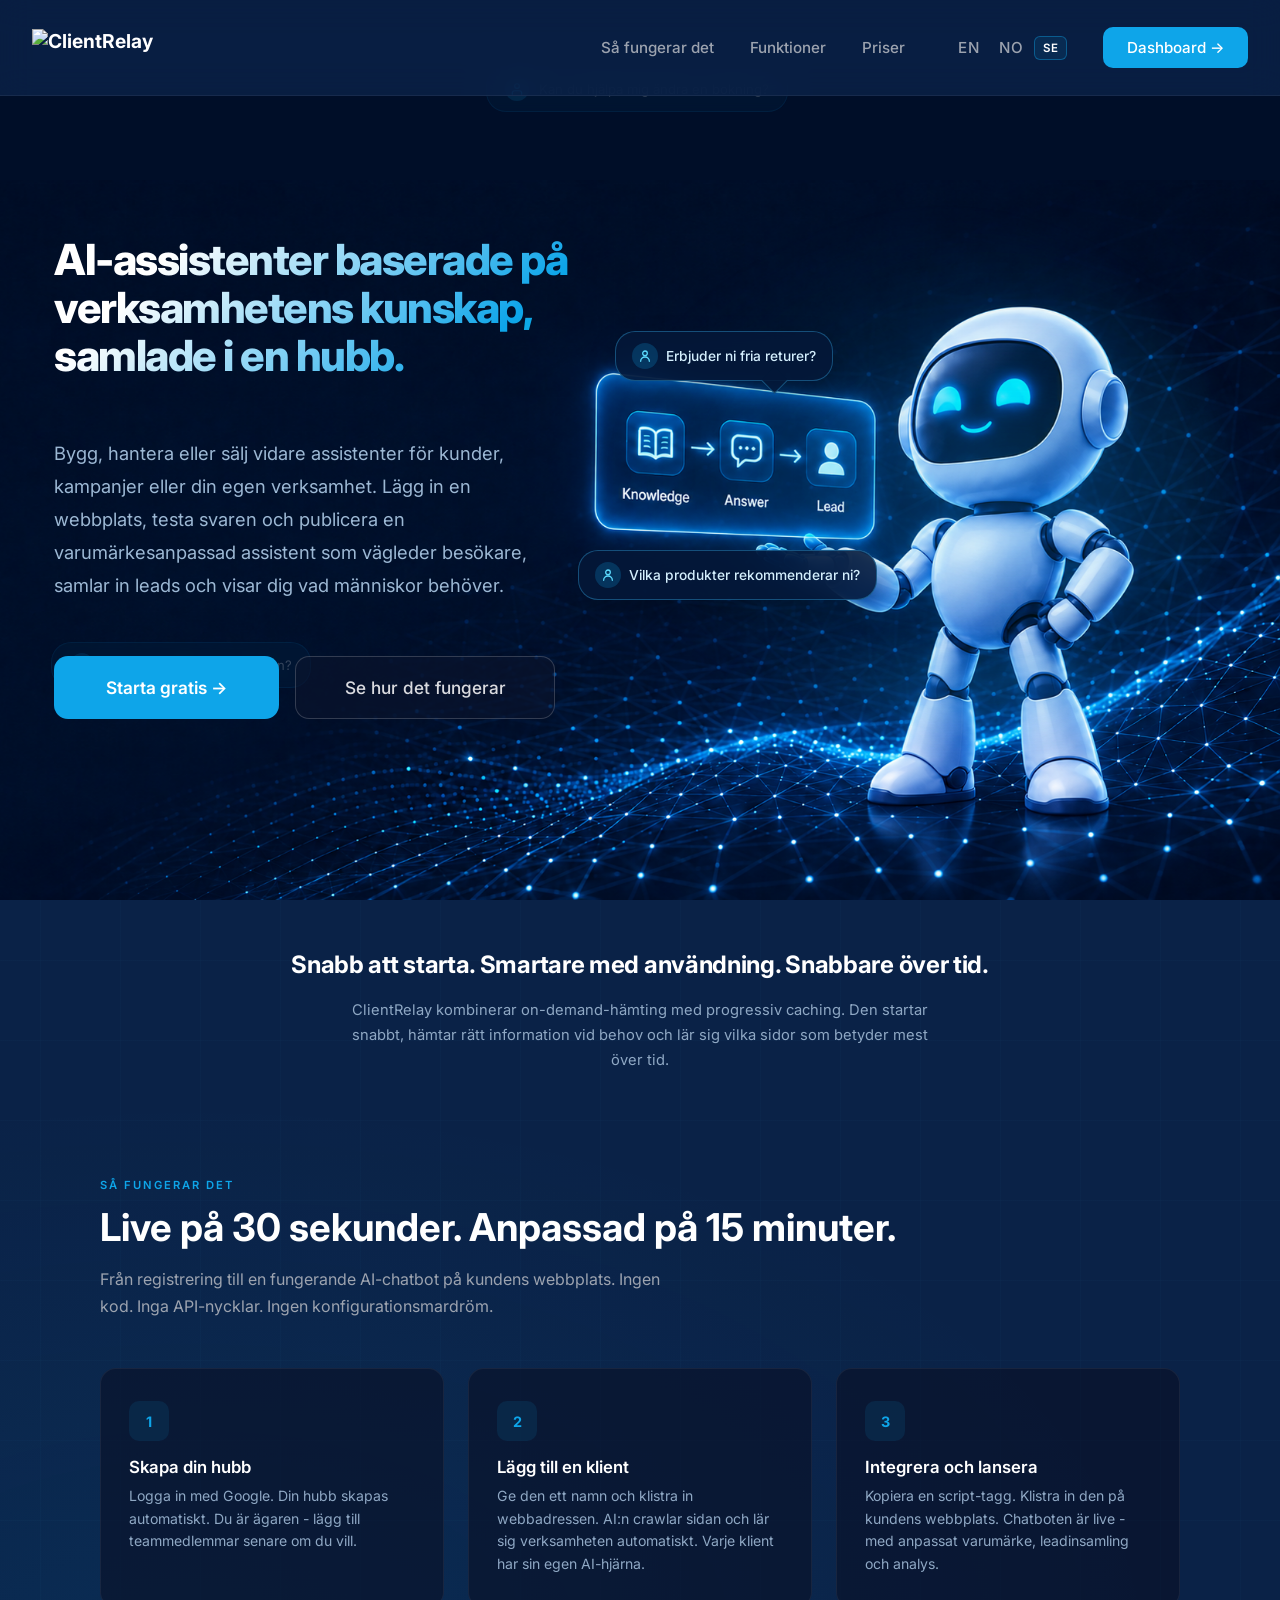
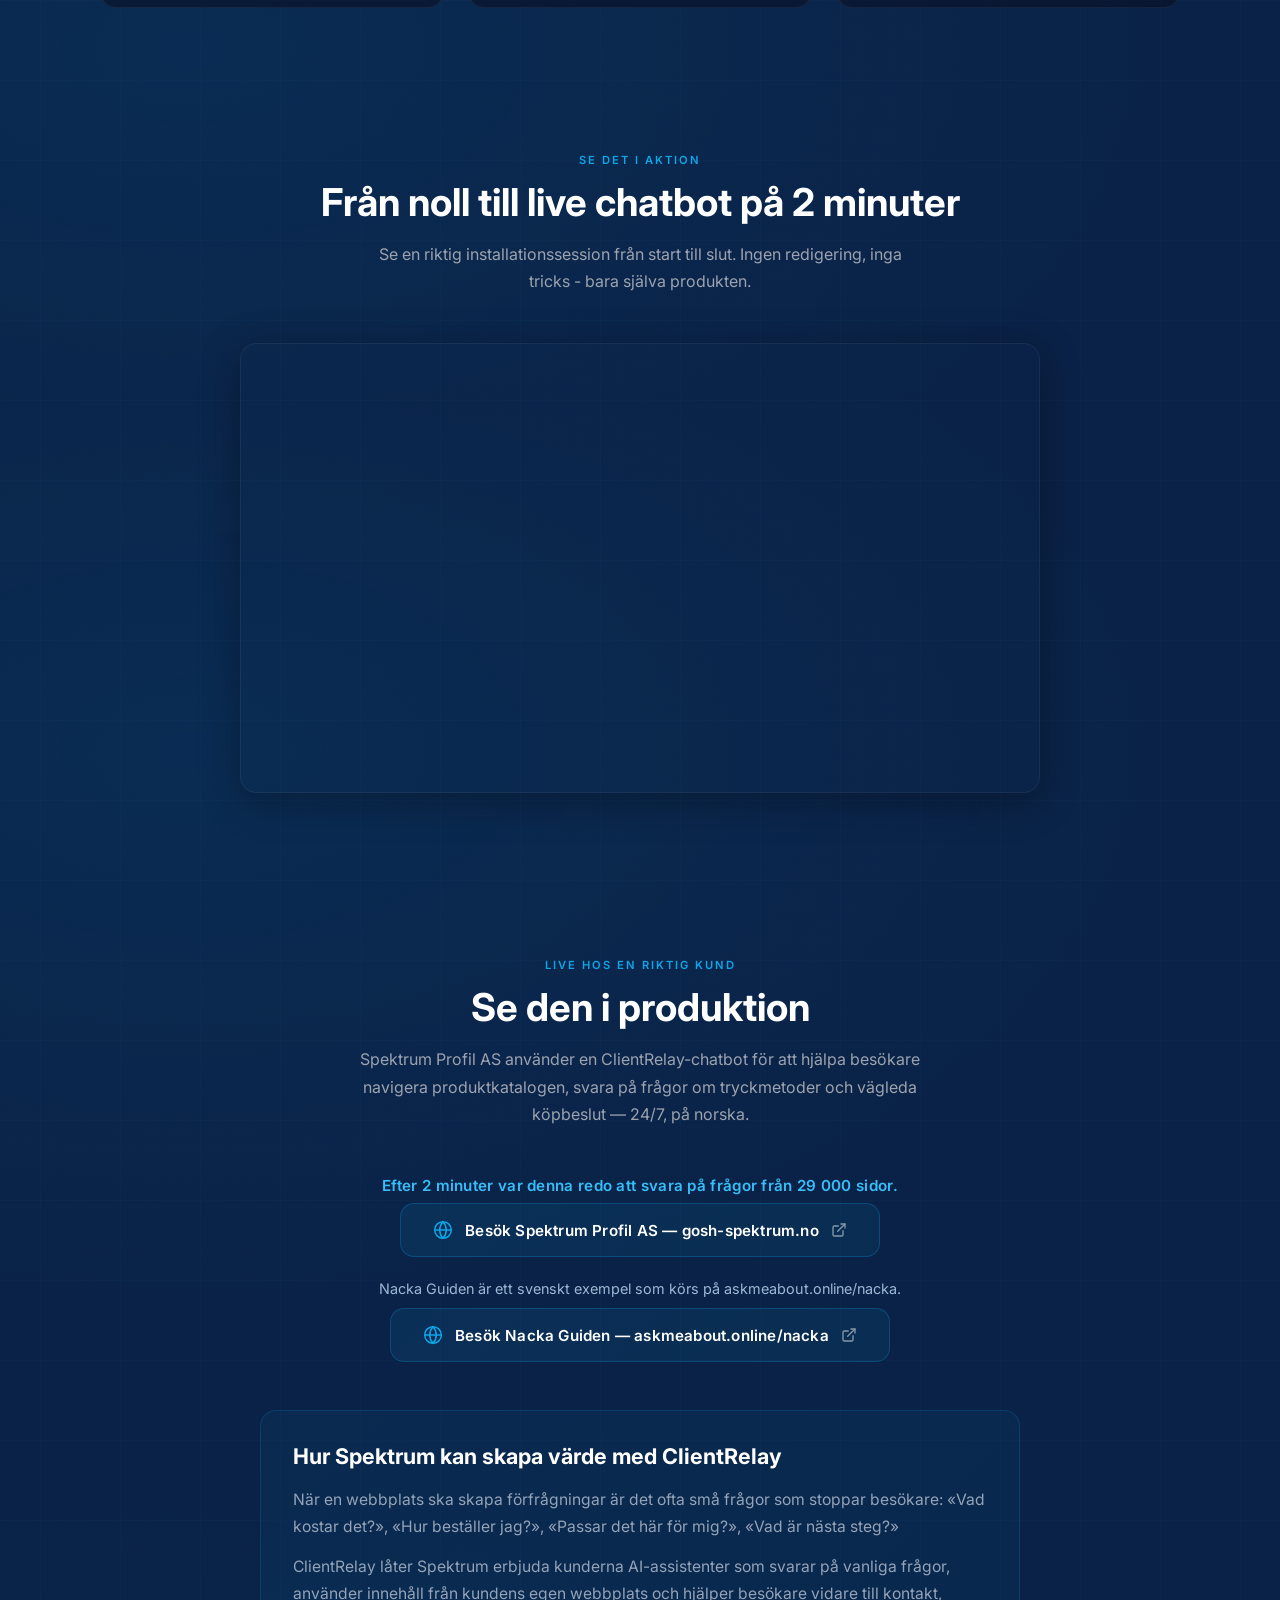
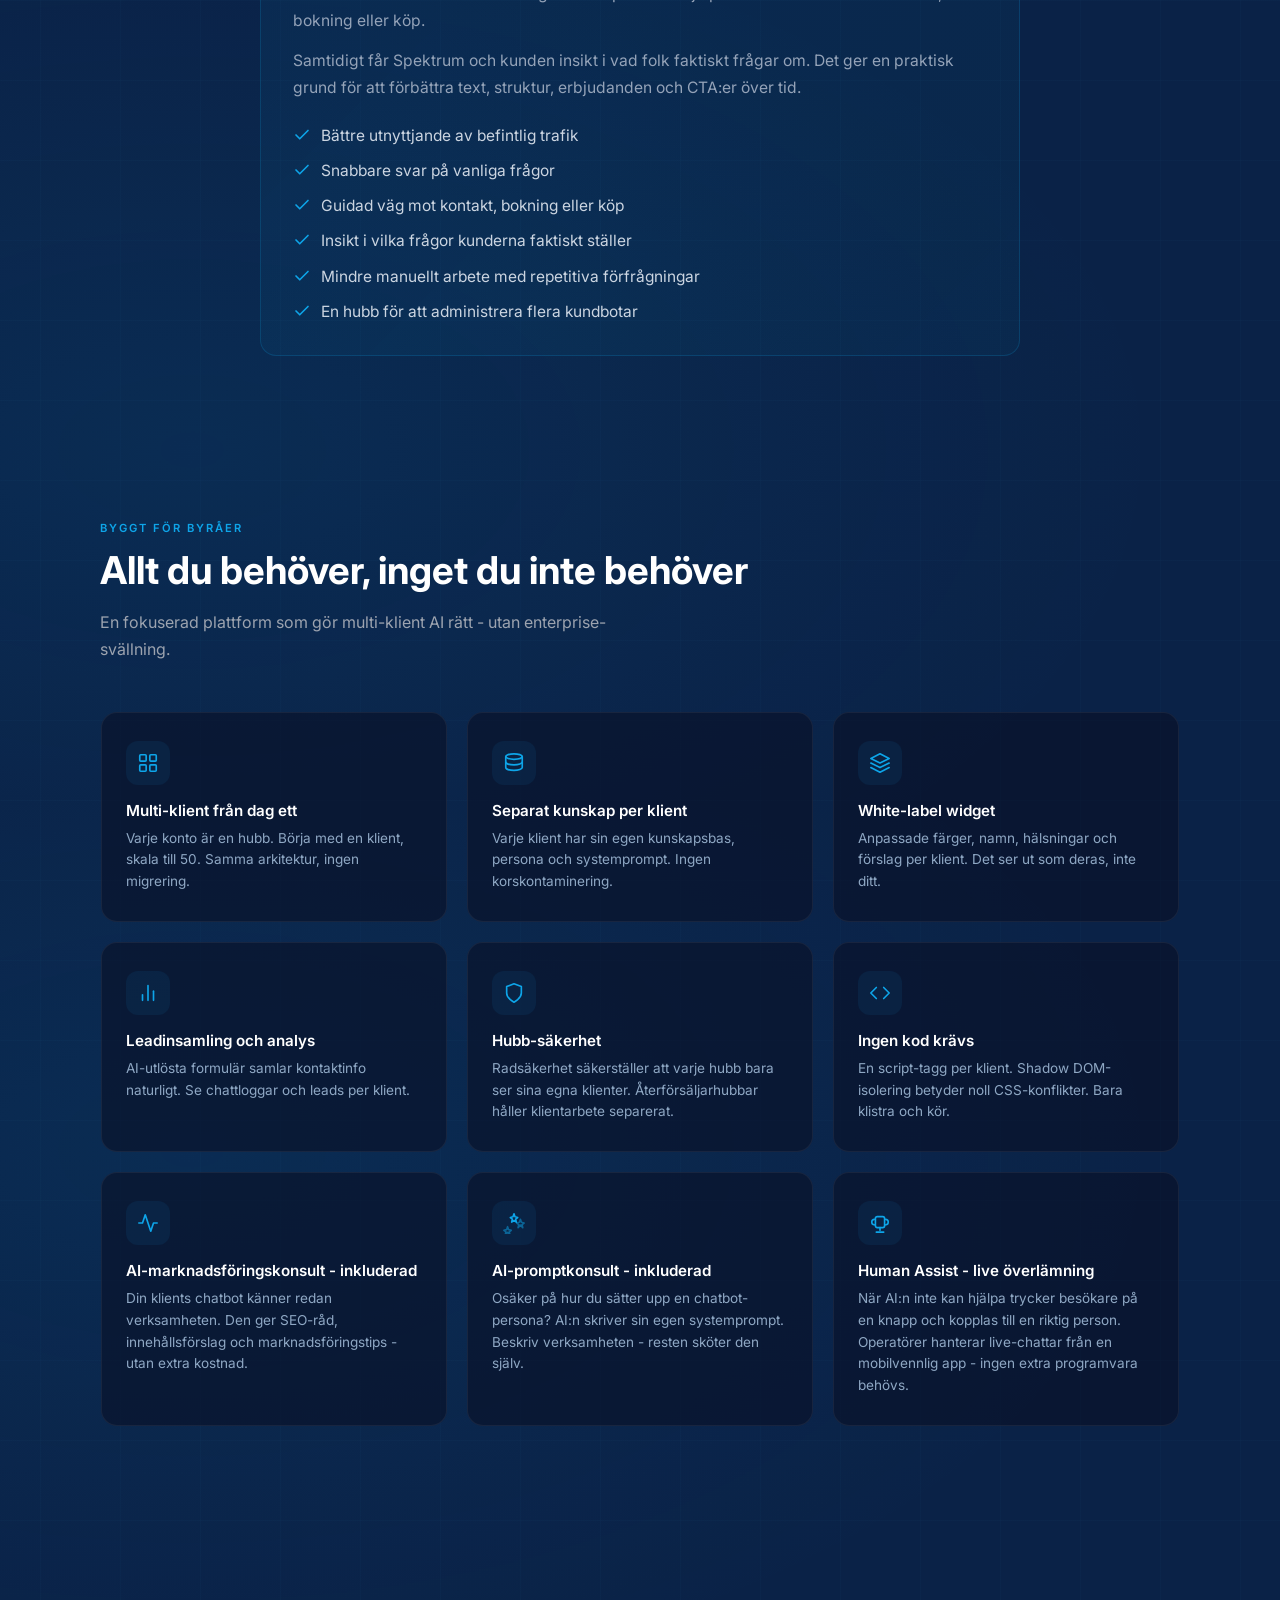
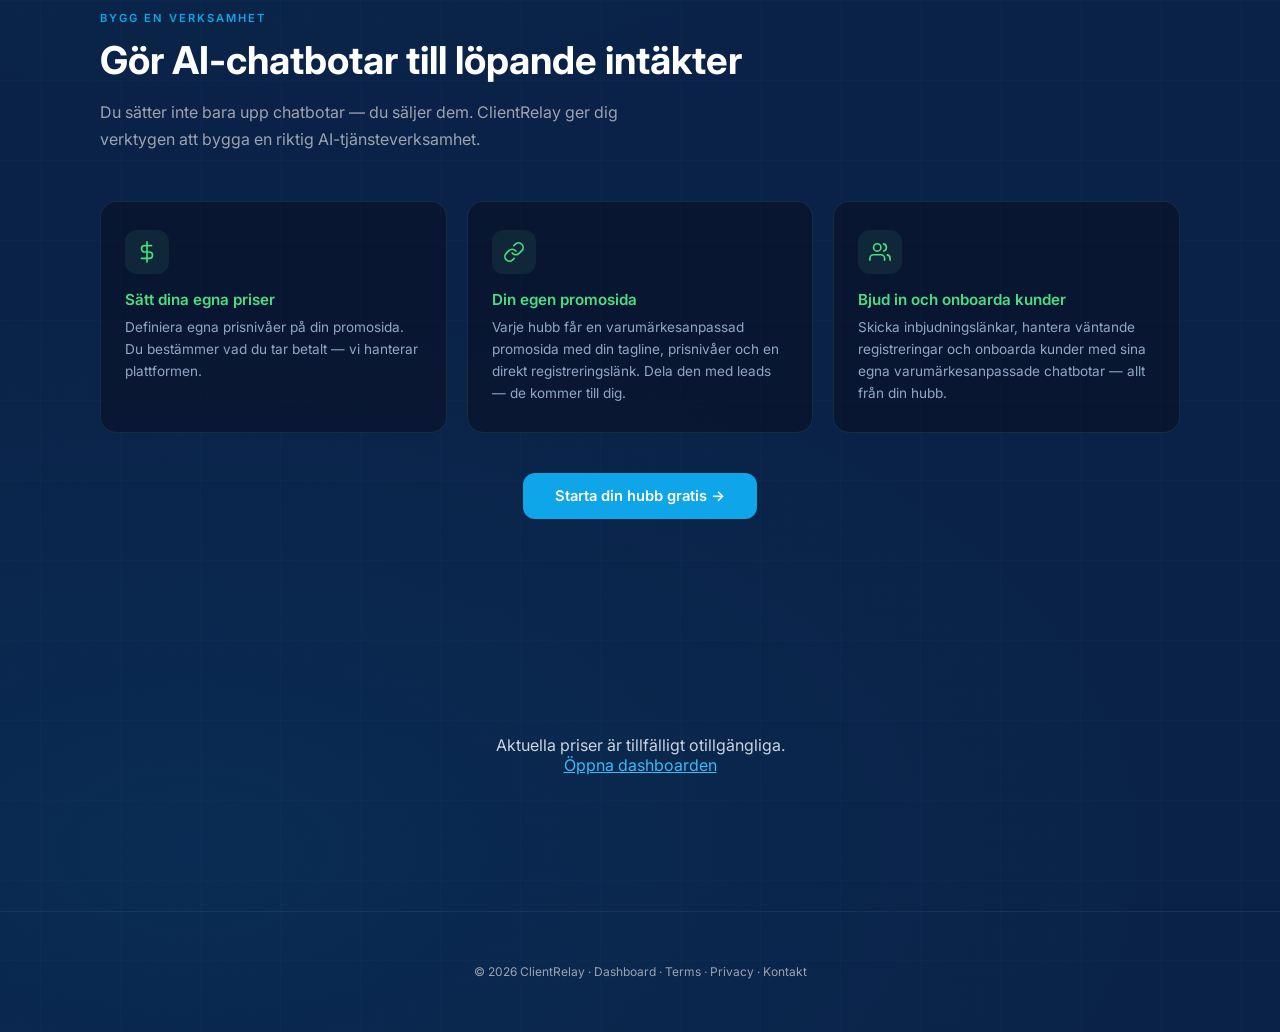
==== commit 3ff7e139: "Improve Swedish website navigation pricing and seamless background" ====
--- a/index.html
+++ b/index.html
@@ -11,8 +11,8 @@
       gtag('config', 'G-6ZMSY0GHTK');
     </script>
     <meta name="viewport" content="width=device-width, initial-scale=1.0">
-    <title>ClientRelay - AI-chatbotar för dina kunder</title>
-    <meta name="description" content="Bygg, hantera eller sälj vidare AI-chatbotar från en hubb. Lansera varumärkesanpassade chatbotar för kunder, kampanjer eller din egen verksamhet. Ingen kod behövs.">
+    <title>ClientRelay - AI-assistenter baserade på verksamhetens kunskap</title>
+    <meta name="description" content="Bygg, hantera eller sälj vidare AI-assistenter baserade på verksamhetens kunskap, samlade i en hubb. För kunder, kampanjer eller din egen verksamhet. Ingen kod behövs.">
     <link rel="icon" type="image/png" sizes="32x32" href="https://clientrelay.tech/assets/logo-icon.png">
     <link rel="icon" type="image/png" sizes="16x16" href="https://clientrelay.tech/assets/logo-icon.png">
     <link rel="icon" type="image/x-icon" href="favicon.ico">
@@ -28,8 +28,8 @@
     <!-- Open Graph -->
     <meta property="og:type" content="website">
     <meta property="og:url" content="https://clientrelay.se/">
-    <meta property="og:title" content="ClientRelay - AI-chatbotar för dina kunder">
-    <meta property="og:description" content="Bygg, hantera eller sälj vidare AI-chatbotar från en hubb. Lansera varumärkesanpassade chatbotar för kunder, kampanjer eller din egen verksamhet. Ingen kod behövs.">
+    <meta property="og:title" content="ClientRelay - AI-assistenter baserade på verksamhetens kunskap">
+    <meta property="og:description" content="Bygg, hantera eller sälj vidare AI-assistenter baserade på verksamhetens kunskap, samlade i en hubb. För kunder, kampanjer eller din egen verksamhet. Ingen kod behövs.">
     <meta property="og:image" content="https://clientrelay.tech/assets/og-image.png">
     <meta property="og:site_name" content="ClientRelay">
     <meta property="og:locale" content="sv_SE">
@@ -38,8 +38,8 @@
 
     <!-- Twitter Card -->
     <meta name="twitter:card" content="summary_large_image">
-    <meta name="twitter:title" content="ClientRelay - AI-chatbotar för dina kunder">
-    <meta name="twitter:description" content="Bygg, hantera eller sälj vidare AI-chatbotar från en hubb. Lansera varumärkesanpassade chatbotar för kunder eller din egen verksamhet.">
+    <meta name="twitter:title" content="ClientRelay - AI-assistenter baserade på verksamhetens kunskap">
+    <meta name="twitter:description" content="AI-assistenter baserade på verksamhetens kunskap, samlade i en hubb. För kunder, kampanjer eller din egen verksamhet.">
     <meta name="twitter:image" content="https://clientrelay.tech/assets/og-image.png">
 
     <!-- Structured Data -->
@@ -507,7 +507,6 @@
         @media (max-width: 768px) {
             nav { padding: 12px 16px; }
             .nav-links { gap: 12px; }
-            .nav-links a:not(.nav-cta) { display: none; }
             .nav-cta { padding: 7px 14px; font-size: 0.78rem; }
             .hero { padding: 100px 20px 60px; }
             .hero-copy h1 { font-size: clamp(2.35rem, 7vw, 3.2rem); }
@@ -670,6 +669,50 @@
         /* Spektrum single-chatbot partner nudge is shown only to Norwegian-language visitors (partner has no EN/SV landing page yet). */
         html:not([lang="nb"]) #spektrum-partner-link { display: none !important; }
     </style>
+
+<style id="homepage-qa-style">
+/* Carry the subtle grid and blue glow below the hero without another animation. */
+body {
+    background-image:
+        url('assets/page-glow.svg'),
+        linear-gradient(rgba(56,189,248,0.025) 1px, transparent 1px),
+        linear-gradient(90deg, rgba(56,189,248,0.025) 1px, transparent 1px);
+    background-size: 2800px 2000px, 80px 80px, 80px 80px;
+    background-position: calc(50% + 700px) top, center top, center top;
+}
+section[id] { scroll-margin-top: 120px; }
+a:focus-visible, summary:focus-visible { outline: 2px solid #38bdf8; outline-offset: 4px; }
+.mobile-nav { display: none; }
+footer p { color: var(--text-muted); line-height: 2; }
+@media (max-width: 699px), (max-width: 1000px) and (orientation: landscape) {
+    nav { padding: 12px 16px; }
+    .nav-brand img { height: 32px; max-width: calc(100vw - 126px); object-fit: contain; }
+    .nav-links { display: none; }
+    .mobile-nav { display: block; }
+    .mobile-nav summary {
+        min-height: 44px; padding: 10px 14px; border: 1px solid rgba(56,189,248,0.4);
+        border-radius: 10px; color: #fff; font-weight: 600; cursor: pointer;
+    }
+    .mobile-nav-panel {
+        position: absolute; top: 100%; left: 0; right: 0;
+        max-height: calc(100dvh - 76px); overflow-y: auto; padding: 16px;
+        background: #0a2247; border-bottom: 1px solid rgba(56,189,248,0.25);
+        box-shadow: 0 18px 24px rgba(0,0,0,0.25);
+    }
+    .mobile-nav-panel > a {
+        display: flex; align-items: center; min-height: 44px; padding: 10px 12px;
+        color: #e4e4e7; text-decoration: none; border-radius: 8px;
+    }
+    .mobile-nav-panel a:hover { background: rgba(14,165,233,0.12); }
+    .mobile-nav-languages { display: flex; gap: 12px; padding: 8px 0; }
+    .mobile-nav-languages a {
+        display: inline-flex; align-items: center; justify-content: center;
+        min-width: 52px; min-height: 44px; color: #e4e4e7; text-decoration: none;
+        border: 1px solid var(--border); border-radius: 8px;
+    }
+    section[id] { scroll-margin-top: 84px; }
+}
+</style>
 <style id="pricing-state-style">
 #pricing:not([data-pricing-state="ready"]) > .section-inner{display:none!important}
 #pricing[data-pricing-state="ready"] > .pricing-status{display:none}
@@ -695,6 +738,21 @@
             </div>
             <a href="https://clientrelay.tech/app/?lang=se" class="nav-cta" data-i18n="nav_cta">Dashboard →</a>
         </div>
+
+        <details class="mobile-nav">
+            <summary data-i18n="nav_menu">Meny</summary>
+            <div class="mobile-nav-panel">
+                <a href="#how-it-works" data-i18n="nav_how">Så fungerar det</a>
+                <a href="#features" data-i18n="nav_features">Funktioner</a>
+                <a href="#pricing" data-i18n="nav_pricing">Priser</a>
+                <div class="mobile-nav-languages" role="group" aria-label="Språk">
+                    <a href="https://clientrelay.tech/?lang=en" lang="en" data-lang-option="en">EN</a>
+                    <a href="https://clientrelay.no/?lang=no" lang="nb" data-lang-option="no">NO</a>
+                    <a href="https://clientrelay.se/?lang=se" lang="sv" data-lang-option="se" aria-current="page">SE</a>
+                </div>
+                <a href="https://clientrelay.tech/app/?lang=se" class="nav-cta" data-i18n="nav_cta">Dashboard →</a>
+            </div>
+        </details>
     </nav>
 
     <!-- Hero -->
@@ -705,8 +763,8 @@
         <div class="hero-inner">
             <div class="hero-layout">
                 <div class="hero-copy">
-                    <h1 data-i18n="hero_title">Build, manage, or resell AI chatbots from one hub.</h1>
-                    <p class="hero-sub" data-i18n="hero_sub">Launch AI chatbots for your clients without building the platform yourself. Create a client, add their website, test the answers, and publish a branded chatbot with lead capture, analytics, and a simple embed code.</p>
+                    <h1 data-i18n="hero_title">AI assistants powered by company knowledge, managed from one hub.</h1>
+                    <p class="hero-sub" data-i18n="hero_sub">Build, manage, or resell assistants for clients, campaigns, or your own business. Add a website, test the answers, and publish a branded assistant that guides visitors, captures leads, and shows you what people need.</p>
                     <div class="hero-actions">
                         <a href="https://clientrelay.tech/app/signup/?lang=se" class="btn-primary" data-i18n="hero_cta">Start free →</a>
                         <a href="#how-it-works" class="btn-ghost" data-i18n="hero_ghost">See how it works</a>
@@ -898,100 +956,14 @@
     </section>
 
     <!-- Pricing -->
-    <section id="pricing" data-pricing-state="loading" aria-busy="true">
-        <div class="pricing-status" role="status" aria-live="polite">Loading current pricing…</div>
-        <div class="section-inner">
-            <span class="section-label" data-i18n="price_label">Simple pricing</span>
-            <h2 data-i18n="price_title">Scale at your pace</h2>
-            <p class="section-sub" data-i18n="price_sub">Choose a plan based on how many active clients you need. Credits are included in every plan. No surprises.</p>
-            <div class="pricing-grid" style="grid-template-columns:repeat(5,1fr)">
-                <div class="price-card" data-tier="free">
-                    <div class="price-tier">Free</div>
-                    <div class="price-amount" data-i18n="p0_price">0 <span>EUR / month</span></div>
-                    <p class="price-desc" data-i18n="p0_desc">Try it out. No credit card needed. Create your hub and deploy your first chatbot today.</p>
-                    <ul class="price-features">
-                        <li data-i18n="p0_f1">2 active clients</li>
-                        <li data-i18n="p0_f2">50 credits / month</li>
-                        <li data-i18n="p_model_fast">Fast AI model</li>
-                        <li data-i18n="p_team">Team member access</li>
-                        <li data-i18n="p_leads">Lead capture</li>
-                        <li data-i18n="p0_inactive" style="font-size:0.78rem;color:#6b7280;border-top-color:transparent">Inactive bots removed after 14 days</li>
-                    </ul>
-                </div>
-                <div class="price-card" data-tier="starter">
-                    <div class="price-tier">Starter</div>
-                    <div class="price-amount" data-i18n="p1_price">67 <span>EUR / month</span></div>
-                    <p class="price-desc" data-i18n="p_starter_desc">For solo freelancers getting their first clients onboard.</p>
-                    <ul class="price-features">
-                        <li data-i18n="p_starter_f1">Up to 3 active clients</li>
-                        <li data-i18n="p_starter_msgs">1,000 credits / month</li>
-                        <li data-i18n="p_model_fast">Fast AI model</li>
-                        <li data-i18n="p_team">Team member access</li>
-                        <li data-i18n="p_leads">Lead capture</li>
-                        <li data-i18n="p_human_assist">Human Assist - live handoff</li>
-                    </ul>
-                </div>
-                <div class="price-card featured" data-tier="studio">
-                    <div class="price-tag" data-i18n="p_popular">Recommended</div>
-                    <div class="price-tier">Studio</div>
-                    <div class="price-amount" data-i18n="p2_price">179 <span>EUR / month</span></div>
-                    <p class="price-desc" data-i18n="p_studio_desc">For small teams managing a growing client base.</p>
-                    <ul class="price-features">
-                        <li data-i18n="p_studio_f1">Up to 7 active clients</li>
-                        <li data-i18n="p_studio_msgs">3,000 credits / month</li>
-                        <li data-i18n="p_model_adv">Advanced AI models</li>
-                        <li data-i18n="p_team">Team member access</li>
-                        <li data-i18n="p_brand">Custom branding per client</li>
-                        <li data-i18n="p_leads">Lead capture</li>
-                        <li data-i18n="p_analytics">Chat analytics</li>
-                        <li data-i18n="p_human_assist">Human Assist - live handoff</li>
-                    </ul>
-                </div>
-                <div class="price-card" data-tier="agency">
-                    <div class="price-tier">Agency</div>
-                    <div class="price-amount" data-i18n="p3_price">399 <span>EUR / month</span></div>
-                    <p class="price-desc" data-i18n="p_agency_desc">For agencies running a real client roster.</p>
-                    <ul class="price-features">
-                        <li data-i18n="p_agency_f1">Up to 15 active clients</li>
-                        <li data-i18n="p_agency_msgs">7,000 credits / month</li>
-                        <li data-i18n="p_model_adv">Advanced AI models</li>
-                        <li data-i18n="p_team">Team member access</li>
-                        <li data-i18n="p_leads">Lead capture</li>
-                        <li data-i18n="p_brand">Custom branding per client</li>
-                        <li data-i18n="p_human_assist">Human Assist - live handoff</li>
-                    </ul>
-                </div>
-                <div class="price-card" data-tier="scale">
-                    <div class="price-tier">Scale</div>
-                    <div class="price-amount" data-i18n="p4_price">899 <span>EUR / month</span></div>
-                    <p class="price-desc" data-i18n="p3_desc">For large operations growing a bigger client portfolio.</p>
-                    <ul class="price-features">
-                        <li data-i18n="p3_f1">Up to 30 active clients</li>
-                        <li data-i18n="p_scale_msgs">15,000 credits / month</li>
-                        <li data-i18n="p_model_adv">Advanced AI models</li>
-                        <li data-i18n="p_team">Team member access</li>
-                        <li data-i18n="p_leads">Lead capture</li>
-                        <li data-i18n="p_brand">Custom branding per client</li>
-                        <li data-i18n="p_human_assist">Human Assist - live handoff</li>
-                    </ul>
-                </div>
-            </div>
-            <p style="font-size:0.75rem;color:#4b5563;margin:0.6rem auto 0;text-align:center;font-style:italic;line-height:1.5" data-i18n="price_credit_note">New: ClientRelay now offers GPT-5.6 Luna and GPT-5.6 Terra.</p>
-
-            <div class="dogfood">
-                <h3 data-i18n="dog_title">This page runs on ClientRelay</h3>
-                <p data-i18n="dog_desc">The chatbot in the corner? That's a real ClientRelay client. Same platform your clients would use. One hub, many bots, each with its own brain.</p>
-                <div class="dogfood-labels">
-                    <span class="dogfood-label" data-i18n="dog_l1">Product bot - this page</span>
-                    <span class="dogfood-label" data-i18n="dog_l2">One hub, multiple clients</span>
-                </div>
-            </div>
-        </div>
+    <section id="pricing" data-pricing-state="loading">
+        <div class="pricing-status" role="status" aria-live="polite" hidden>Hämtar aktuella priser…</div>
+        <noscript><p class="pricing-status">Aktivera JavaScript för att hämta aktuella priser, eller kontakta oss för hjälp. <a href="mailto:contact@clientrelay.tech">contact@clientrelay.tech</a></p></noscript>
     </section>
 
     <!-- Footer -->
     <footer>
-        <p>&copy; 2026 ClientRelay &middot; <a href="https://clientrelay.tech/app/">Dashboard</a> &middot; <a href="https://clientrelay.tech/terms.html">Terms</a> &middot; <a href="https://clientrelay.tech/privacy.html">Privacy</a></p>
+        <p>&copy; 2026 ClientRelay &middot; <a href="https://clientrelay.tech/app/">Dashboard</a> &middot; <a href="https://clientrelay.tech/terms.html">Terms</a> &middot; <a href="https://clientrelay.tech/privacy.html">Privacy</a> &middot; <a href="mailto:contact@clientrelay.tech" data-i18n="footer_contact">Kontakt</a></p>
     </footer>
 
     <!-- ClientRelay Swedish Product Bot -->
@@ -1087,7 +1059,7 @@
     const L = {
       no: {
         hero_question_top:'Tilbyr dere gratis retur?', hero_question_bottom:'Hvilke produkter anbefaler dere?',
-        nav_how:'Slik fungerer det', nav_features:'Funksjoner', nav_pricing:'Priser', nav_cta:'Dashboard →',
+        nav_menu:'Meny', footer_contact:'Kontakt', nav_how:'Slik fungerer det', nav_features:'Funksjoner', nav_pricing:'Priser', nav_cta:'Dashboard →',
         hero_badge:'Nå i tidlig tilgang', hero_title:'Bygg, administrer eller videreselg AI-chatboter fra én hub.',
         hero_sub:'Lanser AI-chatboter for kundene dine uten å bygge plattformen selv. Opprett en kunde, legg inn nettsiden, test svarene og publiser en merkevaretilpasset chatbot med lead capture, statistikk og enkel embed-kode.',
         hero_cta:'Start gratis →', hero_ghost:'Se hvordan det fungerer',
@@ -1110,29 +1082,15 @@
         f7_t:'AI-markedsføringskonsulent - inkludert', f7_d:'Kundens chatbot kjenner allerede virksomheten. Den gir SEO-råd, innholdsforslag og markedsføringstips - uten ekstra kostnad.',
         f8_t:'AI-promptekonsulent - inkludert', f8_d:'Usikker på hvordan du setter opp en chatbot-persona? AI-en skriver sin egen systemprompt. Beskriv virksomheten - resten ordner den selv.',
         f9_t:'Human Assist - live overlevering', f9_d:'Når AI-en ikke kan hjelpe, trykker besøkende én knapp og kobles til en ekte person. Operatører håndterer live-chatter fra en mobilvennlig app - ingen ekstra programvare nødvendig.',
-        price_label:'Enkel prising', price_title:'Skaler n\u00e5r du er klar', price_sub:'Velg en plan etter hvor mange aktive klienter du trenger. Kreditter er inkludert i alle planer. Ingen overraskelser.',
-        p_starter_desc:'For frilansere som får sine første klienter ombord.',
-        p_studio_desc:'For små team som administrerer en voksende klientbase.',
-        p_agency_desc:'For byråer med en ekte klientportefølje.',
-        p3_desc:'For større operasjoner som bygger et bredt klientnettverk.',
-        p_starter_f1:'Opptil 3 aktive klienter', p_studio_f1:'Opptil 7 aktive klienter', p_agency_f1:'Opptil 15 aktive klienter',
-        p_starter_msgs:'1 000 kreditter / mnd', p_studio_msgs:'3 000 kreditter / mnd', p_agency_msgs:'7 000 kreditter / mnd', p_scale_msgs:'15 000 kreditter / mnd',
-        p3_f1:'Opptil 30 aktive klienter',
-        p3_f2:'Premium AI-modeller', p_model_fast:'Rask AI-modell', p_model_adv:'Avanserte AI-modeller', p_brand:'Tilpasset merkevare per klient', p_leads:'Leadgenerering',
-        p_analytics:'Chatanalyse', p_analytics_leads:'Chatanalyse og leads', p_team:'Teammedlemstilgang', p_popular:'Anbefalt', p_human_assist:'Human Assist - live overlevering',
-        price_credit_note:'Nytt: ClientRelay tilbyr n\u00e5 GPT-5.6 Luna og GPT-5.6 Terra.',
         dog_title:'Denne siden kjører på ClientRelay',
         dog_desc:'Chatboten i hjørnet er en ekte ClientRelay-klient. Dette er samme plattform som kundene dine kan bruke: én hub, mange chatboter, hver med sin egen kunnskap.',
         dog_l1:'Produktbot for denne siden', dog_l2:'Én hub, flere klienter',
         dog_live_intro:'Se den live hos en ekte kunde:', dog_live_link:'Spektrum Profil AS — gosh-spektrum.no',
-        p0_desc:'Prøv det ut. Ingen kredittkort nødvendig. Opprett hubben din og sett opp din første chatbot i dag.',
-        p0_f1:'2 aktive klienter', p0_f2:'50 kreditter / mnd', p0_inactive:'Inaktive boter fjernes etter 14 dager',
-        p0_price:'0 <span>NOK / mnd</span>', p1_price:'750 <span>NOK / mnd</span>', p2_price:'1 990 <span>NOK / mnd</span>', p3_price:'4 490 <span>NOK / mnd</span>', p4_price:'9 990 <span>NOK / mnd</span>',
         demo_label:'Se det i aksjon', demo_title:'Fra null til live chatbot på 2 minutter', demo_sub:'Se en ekte oppsettsøkt fra start til slutt. Ingen redigering, ingen triks - bare selve produktet.',
         showcase_label:'Live hos en ekte kunde', showcase_title:'Se den i produksjon', showcase_desc:'Spektrum Profil AS bruker en ClientRelay-chatbot for å hjelpe besøkende med produktkatalogen, svare på spørsmål om trykk og gravering, og veilede kjøpsbeslutninger — 24/7, på norsk.', showcase_stat:'Etter 2 minutter var denne klar til å svare på spørsmål fra 29 000 sider.', showcase_cta:'Besøk Spektrum Profil AS — gosh-spektrum.no',
         showcase_nacka_desc:'Nacka Guiden er et svensk eksempel som kjører på askmeabout.online/nacka.', showcase_nacka_cta:'Besøk Nacka Guiden — askmeabout.online/nacka',
         val_title:'Hvordan Spektrum kan skape verdi med ClientRelay', val_intro1:'Når en nettside skal skape henvendelser, er det ofte små spørsmål som stopper besøkende: «Hva koster det?», «Hvordan bestiller jeg?», «Passer dette for meg?», «Hva er neste steg?»', val_intro2:'ClientRelay lar Spektrum tilby kundene AI-assistenter som svarer på vanlige spørsmål, bruker innhold fra kundens egen nettside og hjelper besøkende videre til kontakt, booking eller kjøp.', val_intro3:'Samtidig får Spektrum og kunden innsikt i hva folk faktisk spør om. Det gir et praktisk grunnlag for å forbedre tekst, struktur, tilbud og CTA-er over tid.', val_b1:'Bedre utnyttelse av eksisterende trafikk', val_b2:'Raskere svar på vanlige spørsmål', val_b3:'Guidet vei mot kontakt, booking eller kjøp', val_b4:'Innsikt i hvilke spørsmål kundene faktisk stiller', val_b5:'Mindre manuelt arbeid med repeterende henvendelser', val_b6:'Én hub for å administrere flere kundeboter',
-        reseller_label:'Bygg en bedrift', reseller_title:'Gjør AI-chatboter til løpende inntekter', reseller_sub:'Du bare setter opp chatboter \u2014 du selger dem. ClientRelay gir deg verktøyene til å bygge en ekte AI-tjenestebedrift.',
+        reseller_label:'Bygg en bedrift', reseller_title:'Gjør AI-chatboter til løpende inntekter', reseller_sub:'Du setter ikke bare opp chatboter \u2014 du selger dem. ClientRelay gir deg verktøyene til å bygge en ekte AI-tjenestebedrift.',
         r1_t:'Sett dine egne priser', r1_d:'Definer egne prisnivåer på promosiden din. Du bestemmer hva du tar betalt \u2014 vi håndterer plattformen.',
         r2_t:'Din egen promoside', r2_d:'Hver hub får en merkevaretilpasset promoside med din tagline, prisnivåer og en direkte registreringslenke. Del den med leads \u2014 de kommer til deg.',
         r3_t:'Inviter og onboard kunder', r3_d:'Send invitasjonslenker, administrer ventende registreringer og onboard kunder med sine egne merkevare-chatboter \u2014 alt fra din hub.',
@@ -1141,9 +1099,9 @@
       },
       se: {
         hero_question_top:'Erbjuder ni fria returer?', hero_question_bottom:'Vilka produkter rekommenderar ni?',
-        nav_how:'Så fungerar det', nav_features:'Funktioner', nav_pricing:'Priser', nav_cta:'Dashboard →',
-        hero_badge:'Nu i tidig åtkomst', hero_title:'Bygg, hantera eller sälj vidare AI-chatbotar från en hubb.',
-        hero_sub:'Lansera AI-chattbotar för dina kunder utan att bygga plattformen själv. Skapa en kund, lägg in webbplatsen, testa svaren och publicera en varumärkesanpassad chattbot med lead capture, statistik och enkel embed-kod.',
+        nav_menu:'Meny', footer_contact:'Kontakt', nav_how:'Så fungerar det', nav_features:'Funktioner', nav_pricing:'Priser', nav_cta:'Dashboard →',
+        hero_badge:'Nu i tidig åtkomst', hero_title:'AI-assistenter baserade på verksamhetens kunskap, samlade i en hubb.',
+        hero_sub:'Bygg, hantera eller sälj vidare assistenter för kunder, kampanjer eller din egen verksamhet. Lägg in en webbplats, testa svaren och publicera en varumärkesanpassad assistent som vägleder besökare, samlar in leads och visar dig vad människor behöver.',
         hero_cta:'Starta gratis →', hero_ghost:'Se hur det fungerar',
         hero_client_link:'Behöver du bara en fristående chatbot? Kom igång genom vår partner Spektrum →',
         tagline:'Snabb att starta. Smartare med användning. Snabbare över tid.',
@@ -1164,24 +1122,10 @@
         f7_t:'AI-marknadsföringskonsult - inkluderad', f7_d:'Din klients chatbot känner redan verksamheten. Den ger SEO-råd, innehållsförslag och marknadsföringstips - utan extra kostnad.',
         f8_t:'AI-promptkonsult - inkluderad', f8_d:'Osäker på hur du sätter upp en chatbot-persona? AI:n skriver sin egen systemprompt. Beskriv verksamheten - resten sköter den själv.',
         f9_t:'Human Assist - live överlämning', f9_d:'När AI:n inte kan hjälpa trycker besökare på en knapp och kopplas till en riktig person. Operatörer hanterar live-chattar från en mobilvennlig app - ingen extra programvara behövs.',
-        price_label:'Enkel prissättning', price_title:'Skala i din takt', price_sub:'Välj en plan efter hur många aktiva klienter du behöver. Krediter ingår i alla planer. Inga överraskningar.',
-        p_starter_desc:'För frilansare som tar sina första klienter ombord.',
-        p_studio_desc:'För små team som hanterar en växande klientbas.',
-        p_agency_desc:'För byråer med en riktig klientportfölj.',
-        p3_desc:'För större verksamheter som bygger ett brett klientnätverk.',
-        p_starter_f1:'Upp till 3 aktiva klienter', p_studio_f1:'Upp till 7 aktiva klienter', p_agency_f1:'Upp till 15 aktiva klienter',
-        p_starter_msgs:'1 000 krediter / mån', p_studio_msgs:'3 000 krediter / mån', p_agency_msgs:'7 000 krediter / mån', p_scale_msgs:'15 000 krediter / mån',
-        p3_f1:'Upp till 30 aktiva klienter',
-        p3_f2:'Premium AI-modeller', p_model_fast:'Snabb AI-modell', p_model_adv:'Avancerade AI-modeller', p_brand:'Anpassat varumärke per klient', p_leads:'Leadinsamling',
-        p_analytics:'Chattanalys', p_analytics_leads:'Chattanalys och leads', p_team:'Teammedlemsåtkomst', p_popular:'Rekommenderad', p_human_assist:'Human Assist - live överlämning',
-        price_credit_note:'Nytt: ClientRelay erbjuder nu GPT-5.6 Luna och GPT-5.6 Terra.',
         dog_title:'Denna sida körs på ClientRelay',
         dog_desc:'Chatboten i hörnet? Det är en riktig ClientRelay-klient. Samma plattform som dina kunder skulle använda. En hubb, många botar, var och en med sin egen hjärna.',
         dog_l1:'Produktbot - denna sida', dog_l2:'En hubb, flera klienter',
         dog_live_intro:'Se den live hos en riktig kund:', dog_live_link:'Spektrum Profil AS — gosh-spektrum.no',
-        p0_desc:'Testa det. Inget kreditkort behövs. Skapa din hubb och sätt upp din första chatbot idag.',
-        p0_f1:'2 aktiva klienter', p0_f2:'50 krediter / mån', p0_inactive:'Inaktiva botar tas bort efter 14 dagar',
-        p0_price:'0 <span>SEK / mån</span>', p1_price:'750 <span>SEK / mån</span>', p2_price:'1 990 <span>SEK / mån</span>', p3_price:'4 490 <span>SEK / mån</span>', p4_price:'9 990 <span>SEK / mån</span>',
         demo_label:'Se det i aktion', demo_title:'Från noll till live chatbot på 2 minuter', demo_sub:'Se en riktig installationssession från start till slut. Ingen redigering, inga tricks - bara själva produkten.',
         showcase_label:'Live hos en riktig kund', showcase_title:'Se den i produktion', showcase_desc:'Spektrum Profil AS använder en ClientRelay-chatbot för att hjälpa besökare navigera produktkatalogen, svara på frågor om tryckmetoder och vägleda köpbeslut — 24/7, på norska.', showcase_stat:'Efter 2 minuter var denna redo att svara på frågor från 29 000 sidor.', showcase_cta:'Besök Spektrum Profil AS — gosh-spektrum.no',
         showcase_nacka_desc:'Nacka Guiden är ett svenskt exempel som körs på askmeabout.online/nacka.', showcase_nacka_cta:'Besök Nacka Guiden — askmeabout.online/nacka',
@@ -1196,11 +1140,11 @@
     };
     // English is the HTML default - no dict needed
     const saved = {}; // cache EN values from DOM
-    let _pricingTiers = null; // cached tier data from DB
     function renderPricingStatus(lang) {
       const root = document.getElementById('pricing');
       const status = root.querySelector('.pricing-status');
       if (!status) return;
+      status.hidden = false;
       const words = {
         en: { loading:'Loading current pricing…', unavailable:'Current pricing is temporarily unavailable.', dashboard:'Open the dashboard' },
         no: { loading:'Laster gjeldende priser…', unavailable:'Gjeldende priser er midlertidig utilgjengelige.', dashboard:'Åpne dashbordet' },
@@ -1220,43 +1164,12 @@
     }
     function applyDynamicPricing(lang) {
       renderPricingStatus(lang);
-      if (window.clientRelaySlotCatalog?.enabled) { window.renderClientRelaySlotPricing?.(lang); return; }
-      if (!_pricingTiers) return;
-      const currKey = lang === 'no' ? 'nok' : lang === 'se' ? 'sek' : 'eur';
-      const currLabel = lang === 'no' ? 'NOK' : lang === 'se' ? 'SEK' : 'EUR';
-      const perMonth = lang === 'no' ? 'mnd' : lang === 'se' ? 'mån' : 'month';
-      const creditsLabel = lang === 'no' ? 'kreditter' : lang === 'se' ? 'krediter' : 'credits';
-      const upTo = lang === 'no' ? 'Opptil' : lang === 'se' ? 'Upp till' : 'Up to';
-      const clientsLabel = lang === 'no' ? 'aktive klienter' : lang === 'se' ? 'aktiva klienter' : 'active clients';
-      const clientLabel = (n) => n === 1
-        ? (lang === 'no' ? 'aktiv klient' : lang === 'se' ? 'aktiv klient' : 'active client')
-        : clientsLabel;
-      const fmt = (n) => n >= 1000 ? n.toLocaleString('en').replace(/,/g, ' ') : String(n);
-      _pricingTiers.forEach(t => {
-        const card = document.querySelector(`.price-card[data-tier="${t.tier}"]`);
-        if (!card) return;
-        const priceEl = card.querySelector('.price-amount');
-        if (priceEl) {
-          const price = t['price_' + currKey] || 0;
-          priceEl.innerHTML = `${fmt(price)} <span>${currLabel} / ${perMonth}</span>`;
-        }
-        const lis = card.querySelectorAll('.price-features li');
-        if (lis[0] && t.max_clients) {
-          if (t.tier === 'free') {
-            lis[0].textContent = `${t.max_clients} ${clientLabel(t.max_clients)}`;
-          } else {
-            lis[0].textContent = `${upTo} ${t.max_clients} ${clientsLabel}`;
-          }
-        }
-        if (lis[1] && t.monthly_messages) {
-          lis[1].textContent = `${fmt(t.monthly_messages)} ${creditsLabel} / ${perMonth}`;
-        }
-      });
+      if (window.clientRelaySlotCatalog?.enabled) window.renderClientRelaySlotPricing?.(lang);
     }
     function setLang(lang) {
       window.currentLandingLang = lang;
       localStorage.setItem('cr_landing_lang', lang);
-      document.documentElement.lang = lang === 'no' ? 'nb' : lang;
+      document.documentElement.lang = lang === 'no' ? 'nb' : lang === 'se' ? 'sv' : 'en';
       document.querySelectorAll('[data-i18n]').forEach(el => {
         const k = el.dataset.i18n;
         if (!saved[k]) saved[k] = el.innerHTML;
@@ -1272,6 +1185,7 @@
     // ── Fetch verified current pricing; never expose stale offers on failure ──
     (async function() {
       const root = document.getElementById('pricing');
+      root.setAttribute('aria-busy', 'true');
       try {
         const SB = 'https://api.clientrelay.tech';
         const AK = 'eyJhbGciOiJIUzI1NiIsInR5cCI6IkpXVCJ9.eyJpc3MiOiJzdXBhYmFzZSIsInJlZiI6ImN5d2NueWltbGhpd2JicXF6dm9lIiwicm9sZSI6ImFub24iLCJpYXQiOjE3NjU1NjIyOTYsImV4cCI6MjA4MTEzODI5Nn0.rVPlSGwbKz-HyODCz3f2tFW-9sm1X3zRVuWoDuwsM24';
@@ -1285,20 +1199,10 @@
         };
         const catalog = await readPricing('get_public_slot_pricing');
         if (catalog?.version !== 'slots_v1' || typeof catalog.enabled !== 'boolean') throw new Error('Invalid catalog');
-        if (catalog.enabled) {
-          const { validatePublicSlotPricing, mountSlotPricing } = await import('./assets/slot-pricing.js?v=__BUILD_VERSION__');
-          window.clientRelaySlotCatalog = validatePublicSlotPricing(catalog);
-          window.renderClientRelaySlotPricing = lang => mountSlotPricing(root, catalog, lang);
-        } else {
-          const tiers = await readPricing('get_public_pricing');
-          const valid = Array.isArray(tiers) && ['free','starter','studio','agency','scale'].every(tier => {
-            const rows = tiers.filter(row => row?.tier === tier);
-            return rows.length === 1 && ['price_nok','price_sek','price_eur','max_clients','monthly_messages'].every(key =>
-              typeof rows[0][key] === 'number' && Number.isFinite(rows[0][key]) && rows[0][key] >= 0);
-          });
-          if (!valid) throw new Error('Invalid legacy pricing');
-          _pricingTiers = tiers;
-        }
+        if (!catalog.enabled) throw new Error('Slot pricing unavailable');
+        const { validatePublicSlotPricing, mountSlotPricing } = await import('./assets/slot-pricing.js?v=website-qa-20260919');
+        window.clientRelaySlotCatalog = validatePublicSlotPricing(catalog);
+        window.renderClientRelaySlotPricing = lang => mountSlotPricing(root, catalog, lang);
         applyDynamicPricing(window.currentLandingLang);
         root.dataset.pricingState = 'ready';
         root.setAttribute('aria-busy', 'false');
@@ -1428,5 +1332,20 @@
       }).catch(function(){});
     })();
     </script>
+
+    <script>
+    // Native disclosure remains usable when JavaScript is unavailable.
+    document.querySelectorAll('.mobile-nav').forEach(menu => {
+      menu.addEventListener('click', event => {
+        if (event.target.closest('a')) menu.open = false;
+      });
+      menu.addEventListener('keydown', event => {
+        if (event.key === 'Escape') {
+          menu.open = false;
+          menu.querySelector('summary').focus();
+        }
+      });
+    });
+    </script>
 </body>
 </html>
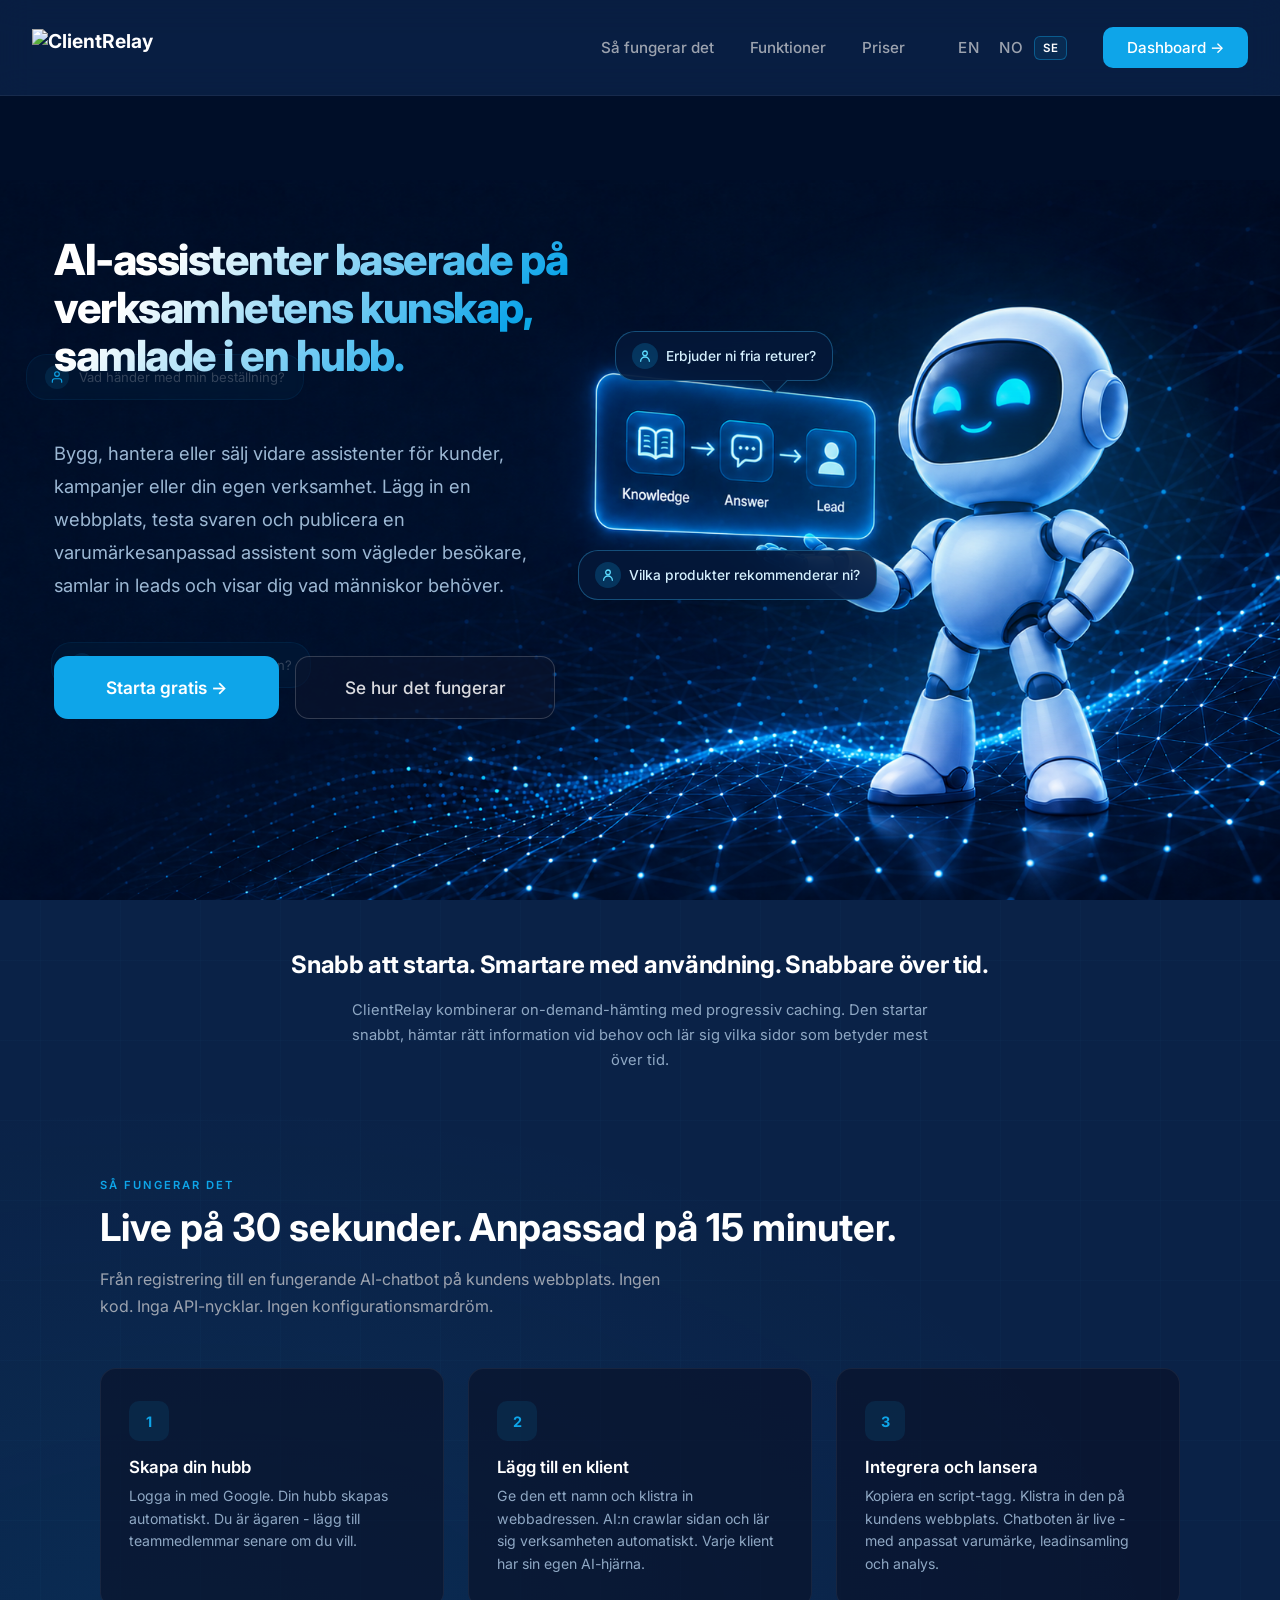
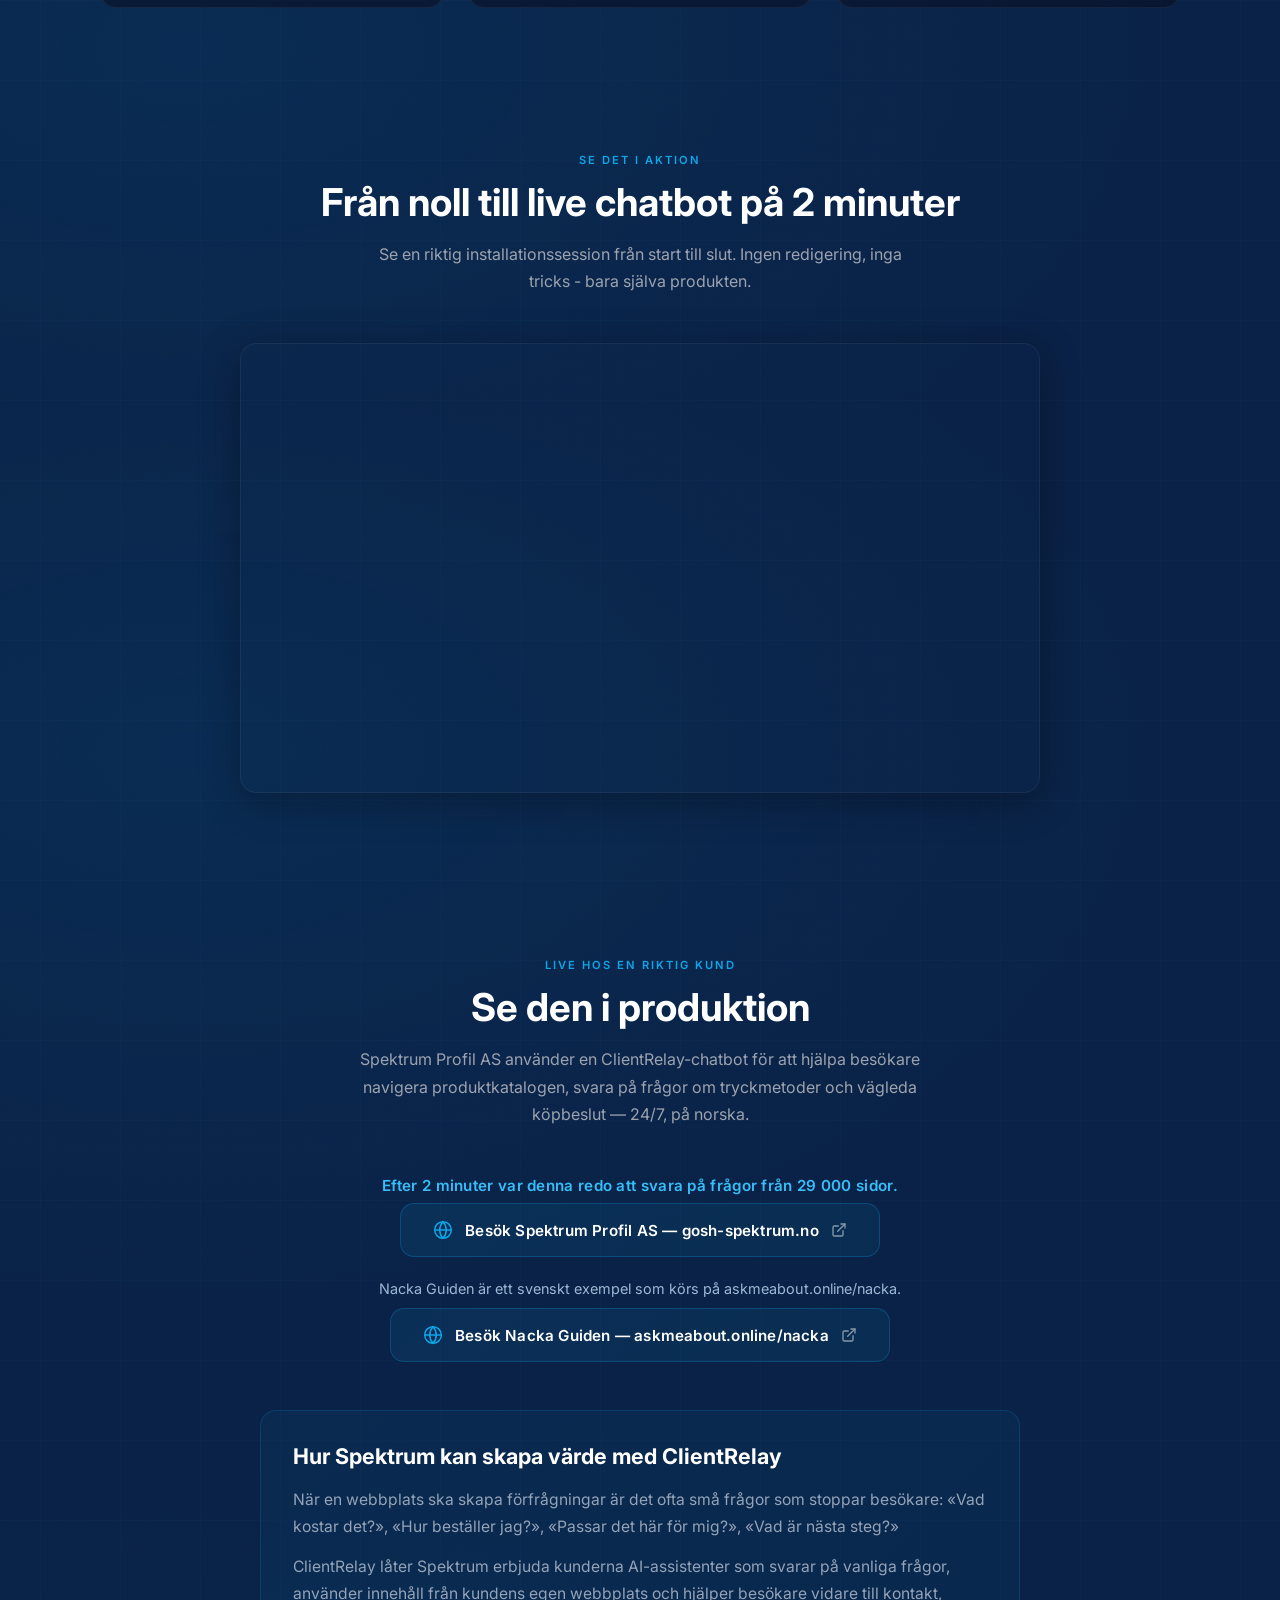
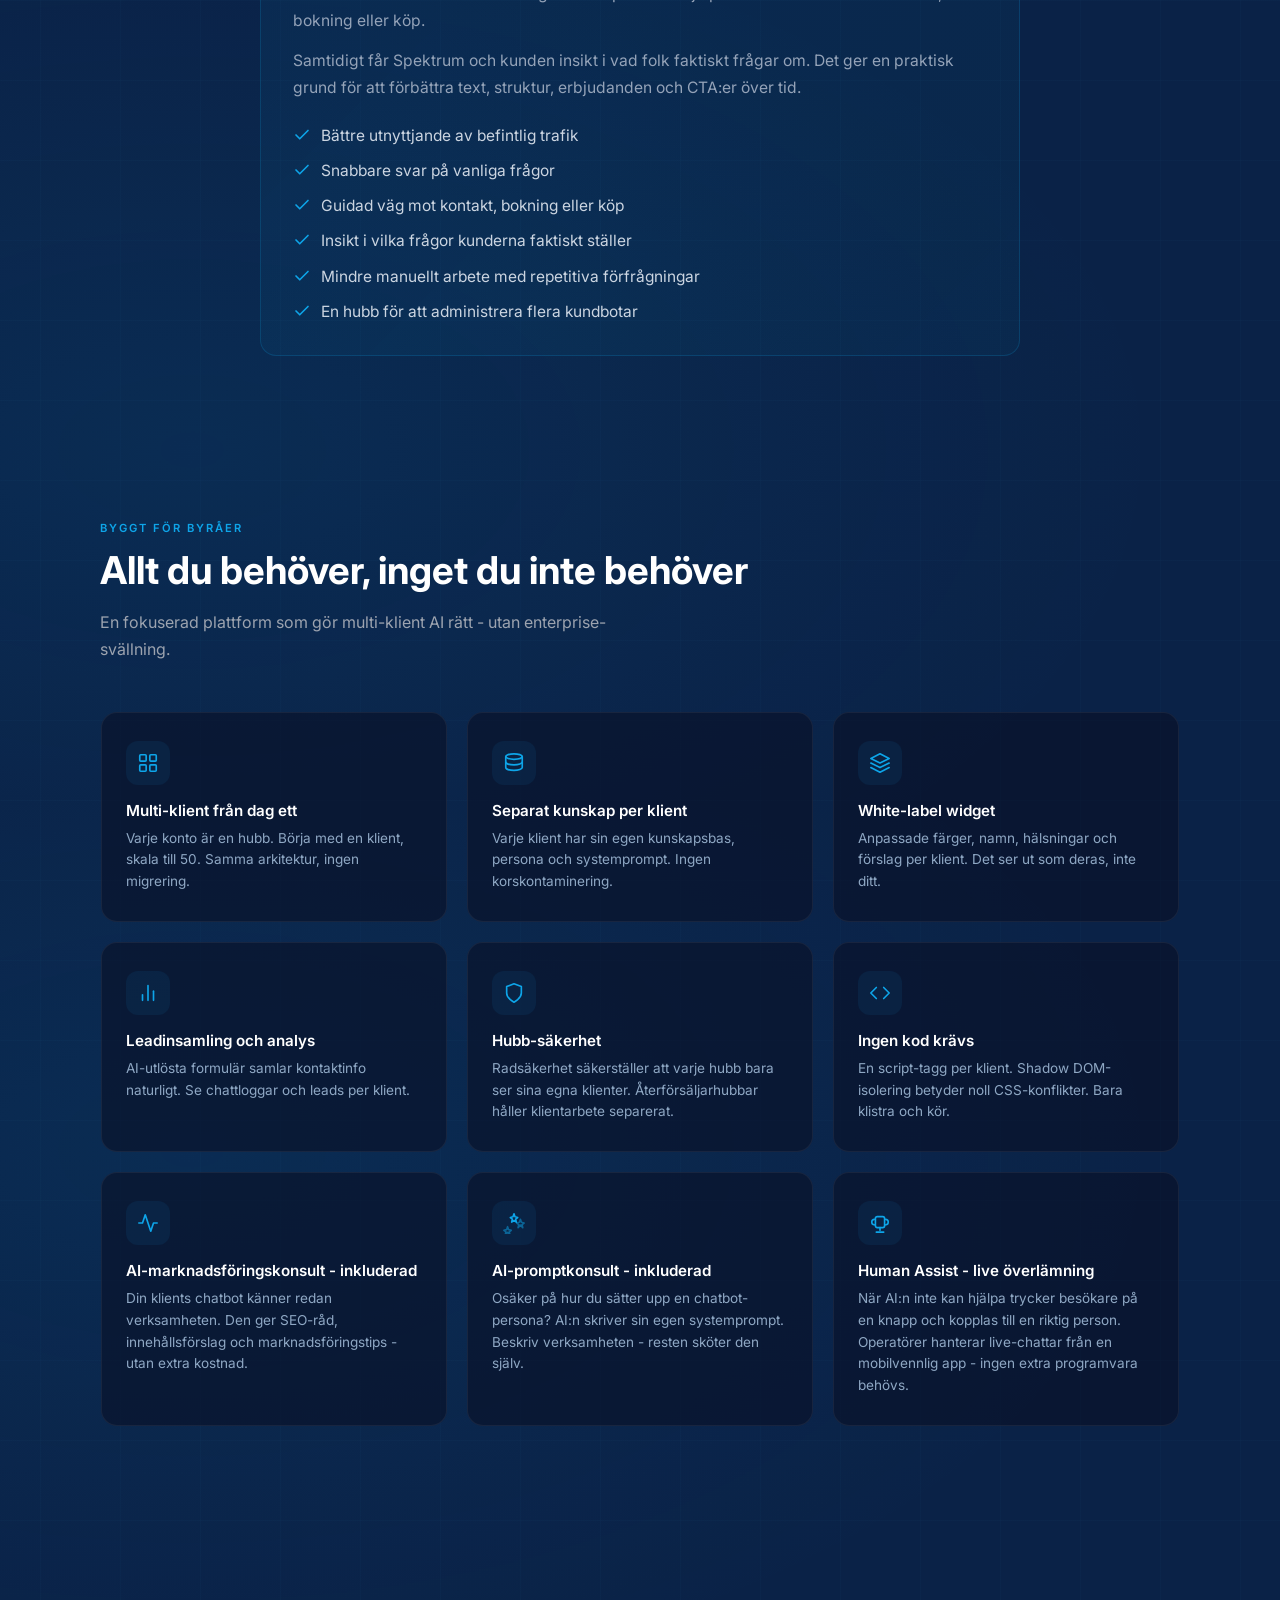
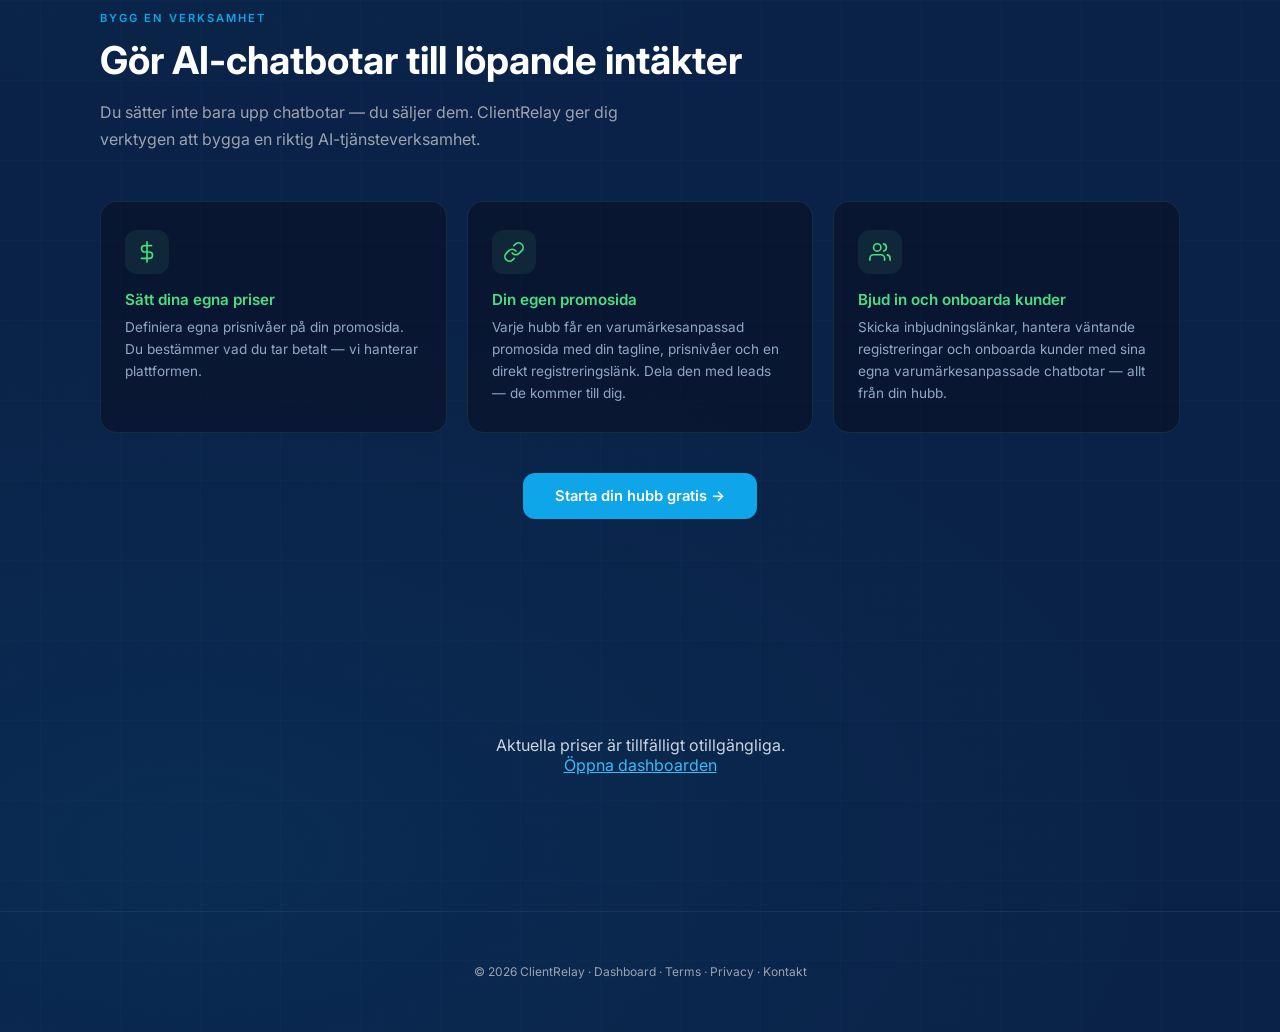
==== commit 09070b44: "Refresh pricing module cache for credit policy release" ====
--- a/index.html
+++ b/index.html
@@ -1200,7 +1200,7 @@
         const catalog = await readPricing('get_public_slot_pricing');
         if (catalog?.version !== 'slots_v1' || typeof catalog.enabled !== 'boolean') throw new Error('Invalid catalog');
         if (!catalog.enabled) throw new Error('Slot pricing unavailable');
-        const { validatePublicSlotPricing, mountSlotPricing } = await import('./assets/slot-pricing.js?v=website-qa-20260919');
+        const { validatePublicSlotPricing, mountSlotPricing } = await import('./assets/slot-pricing.js?v=credit-policy-20260919');
         window.clientRelaySlotCatalog = validatePublicSlotPricing(catalog);
         window.renderClientRelaySlotPricing = lang => mountSlotPricing(root, catalog, lang);
         applyDynamicPricing(window.currentLandingLang);
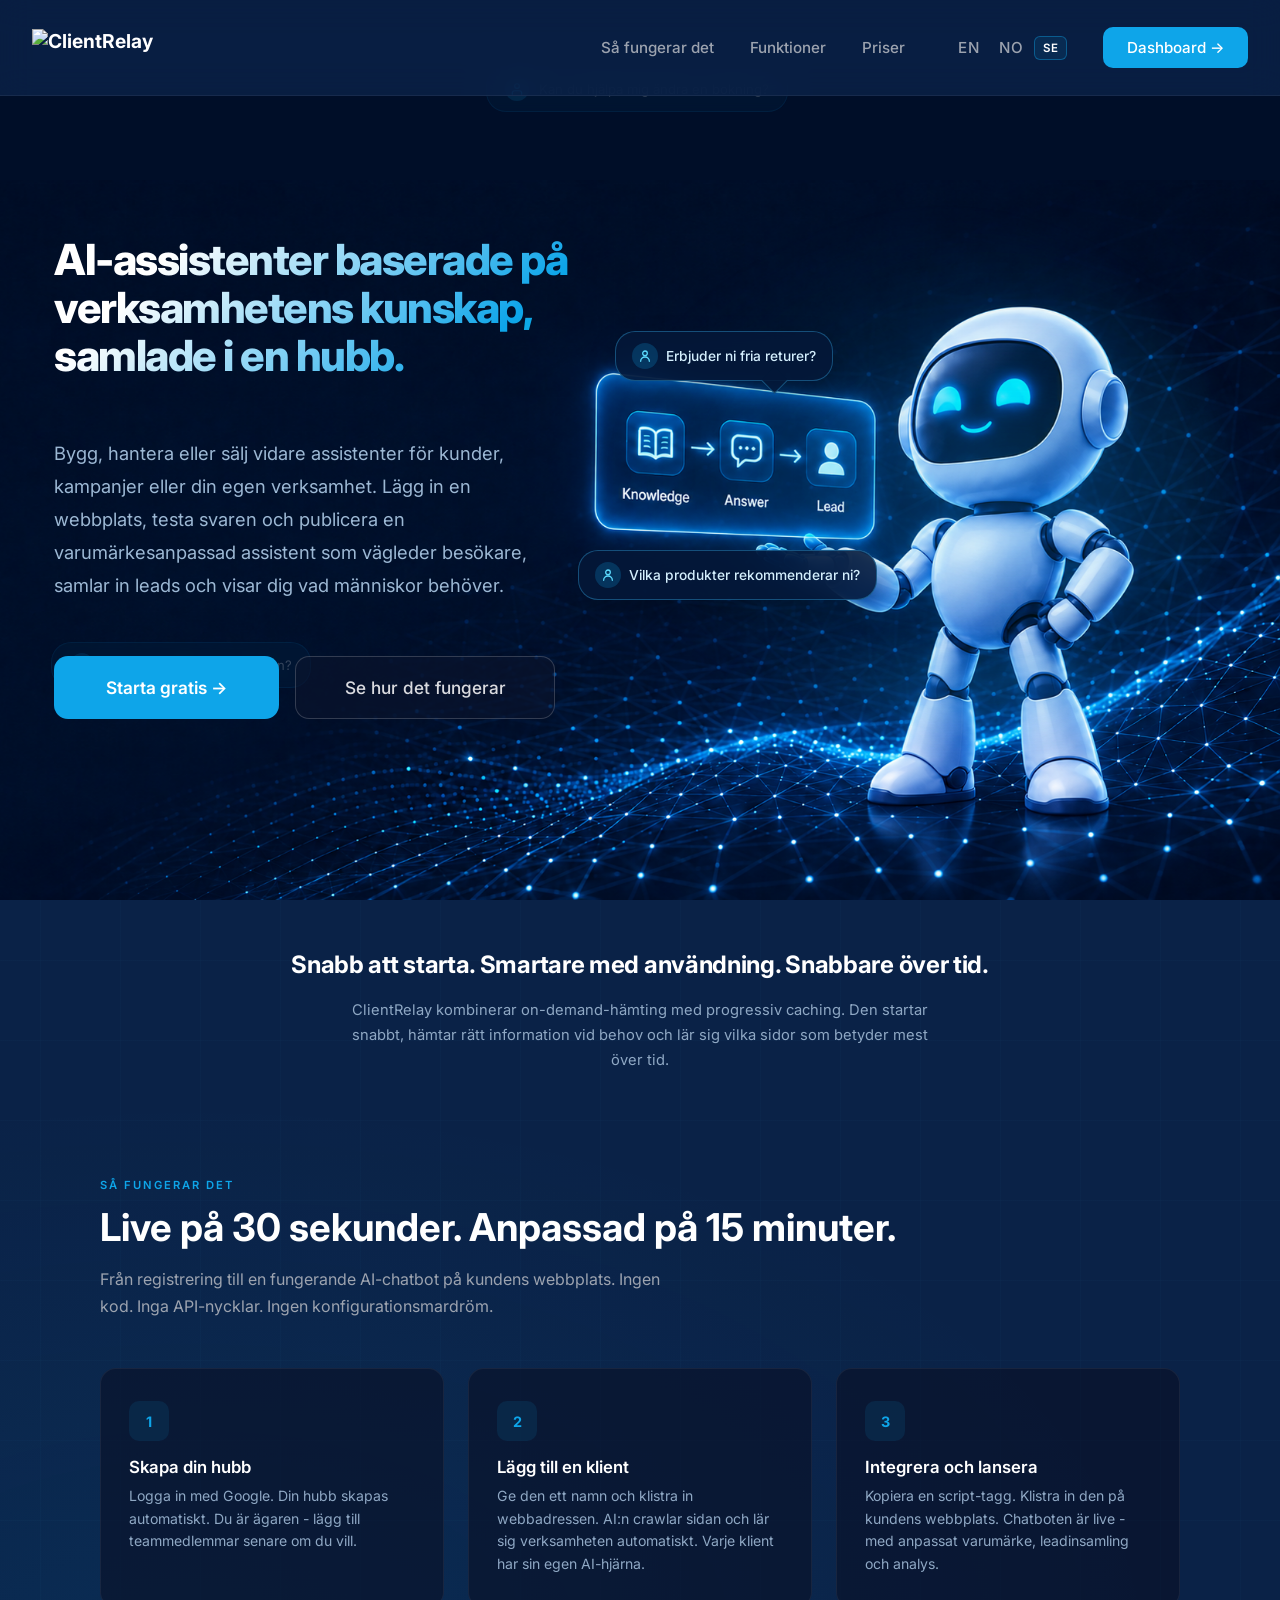
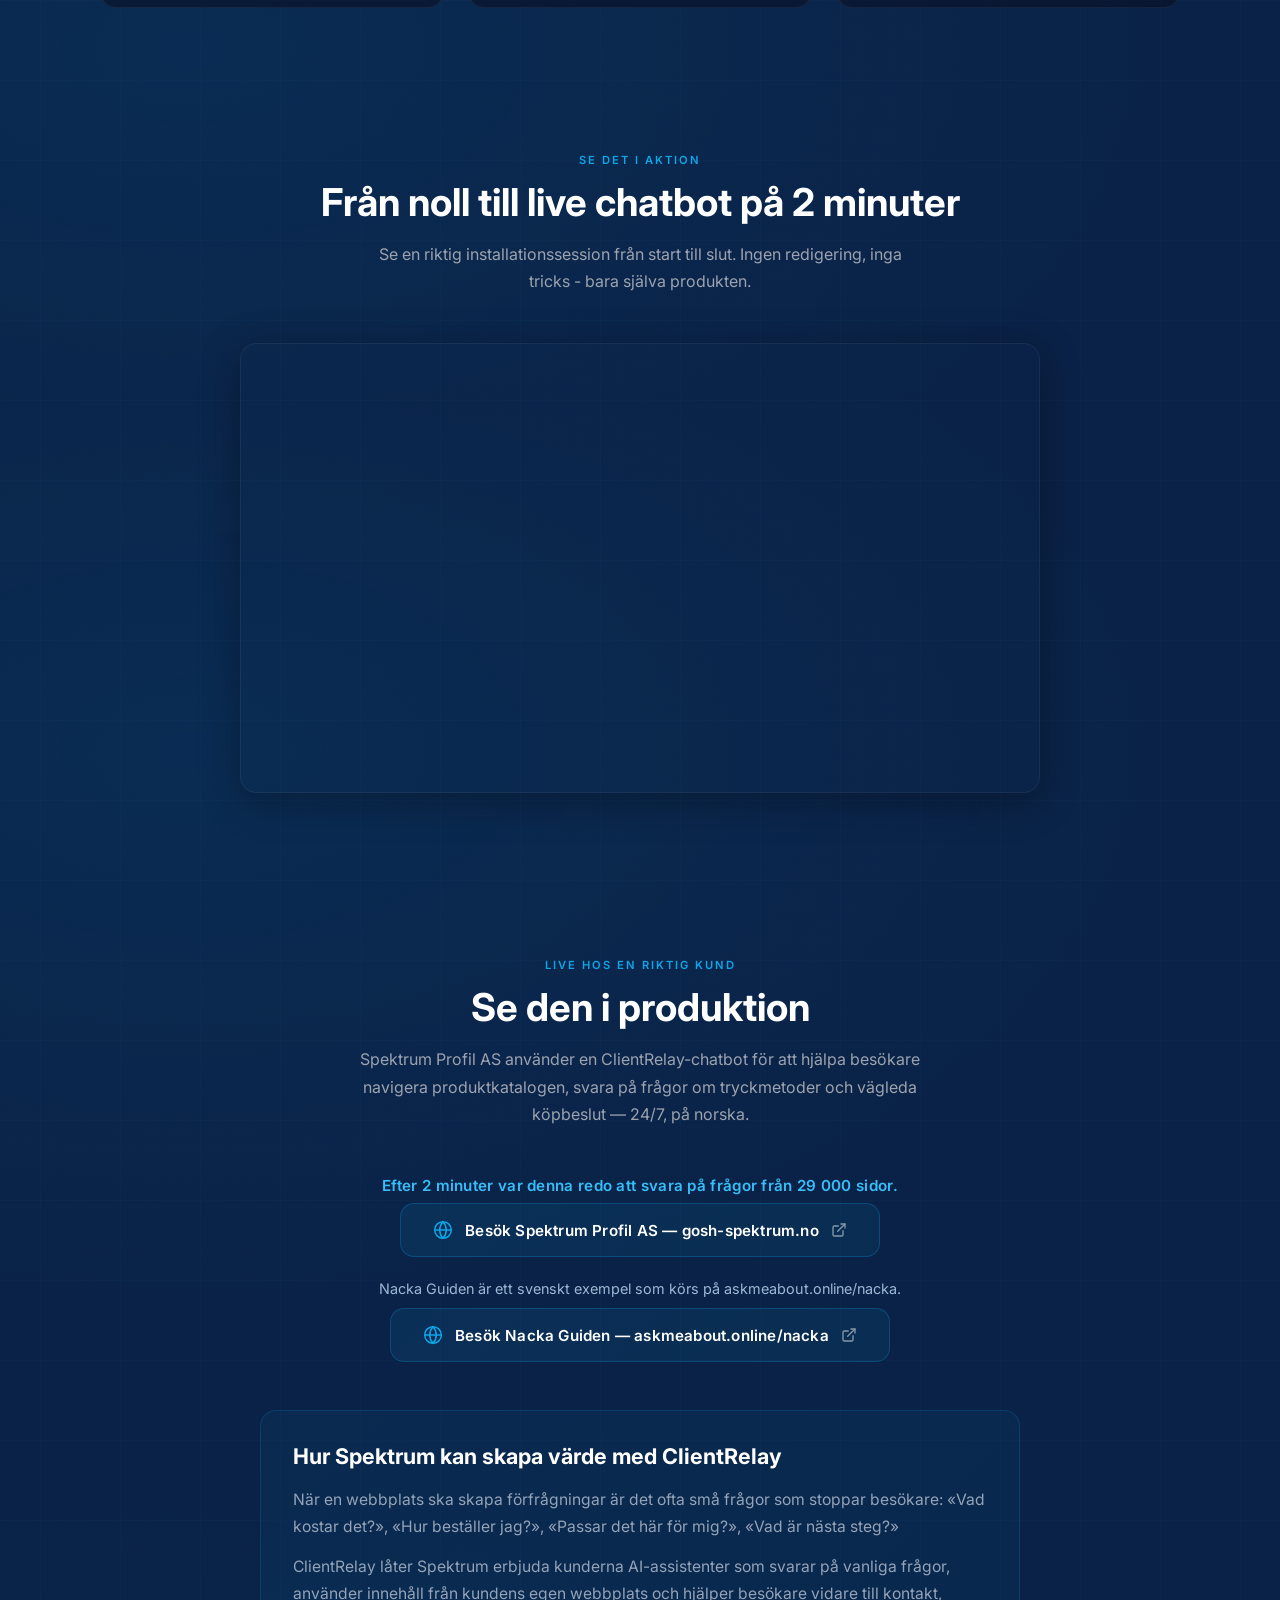
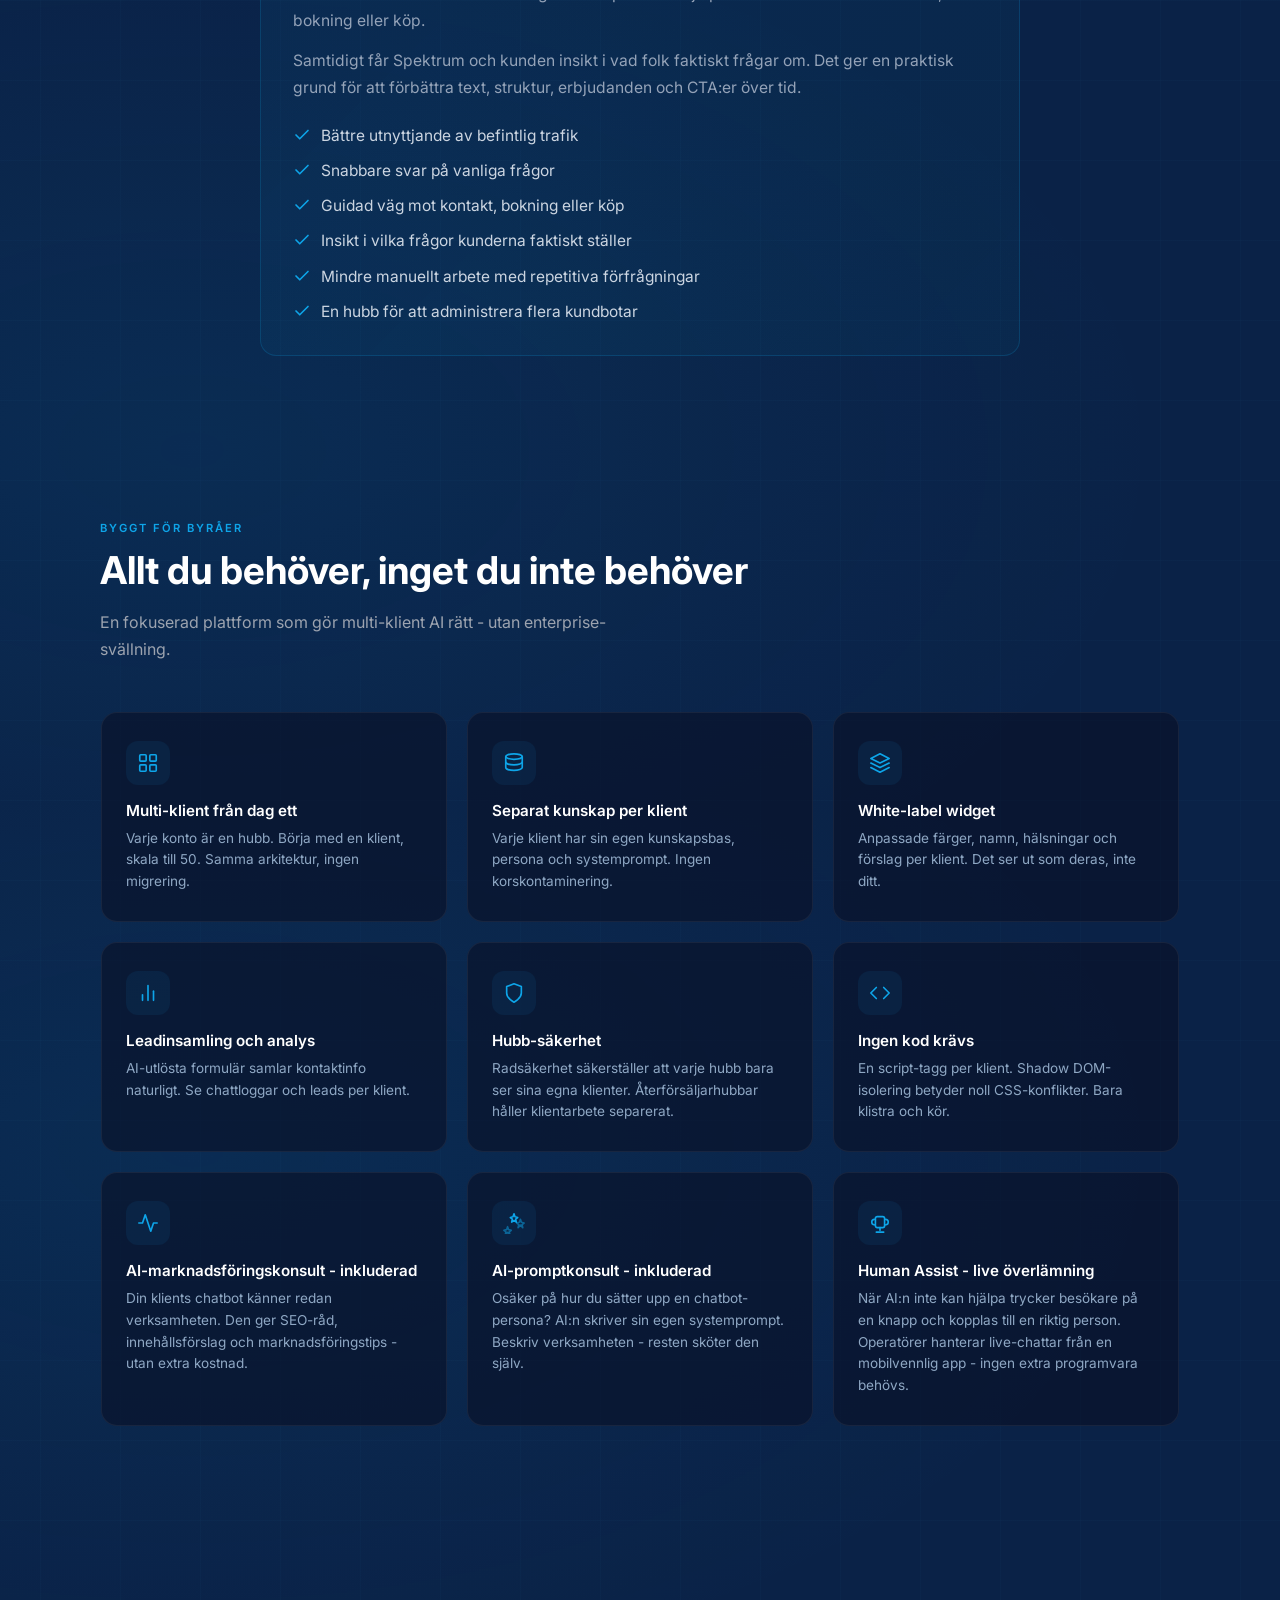
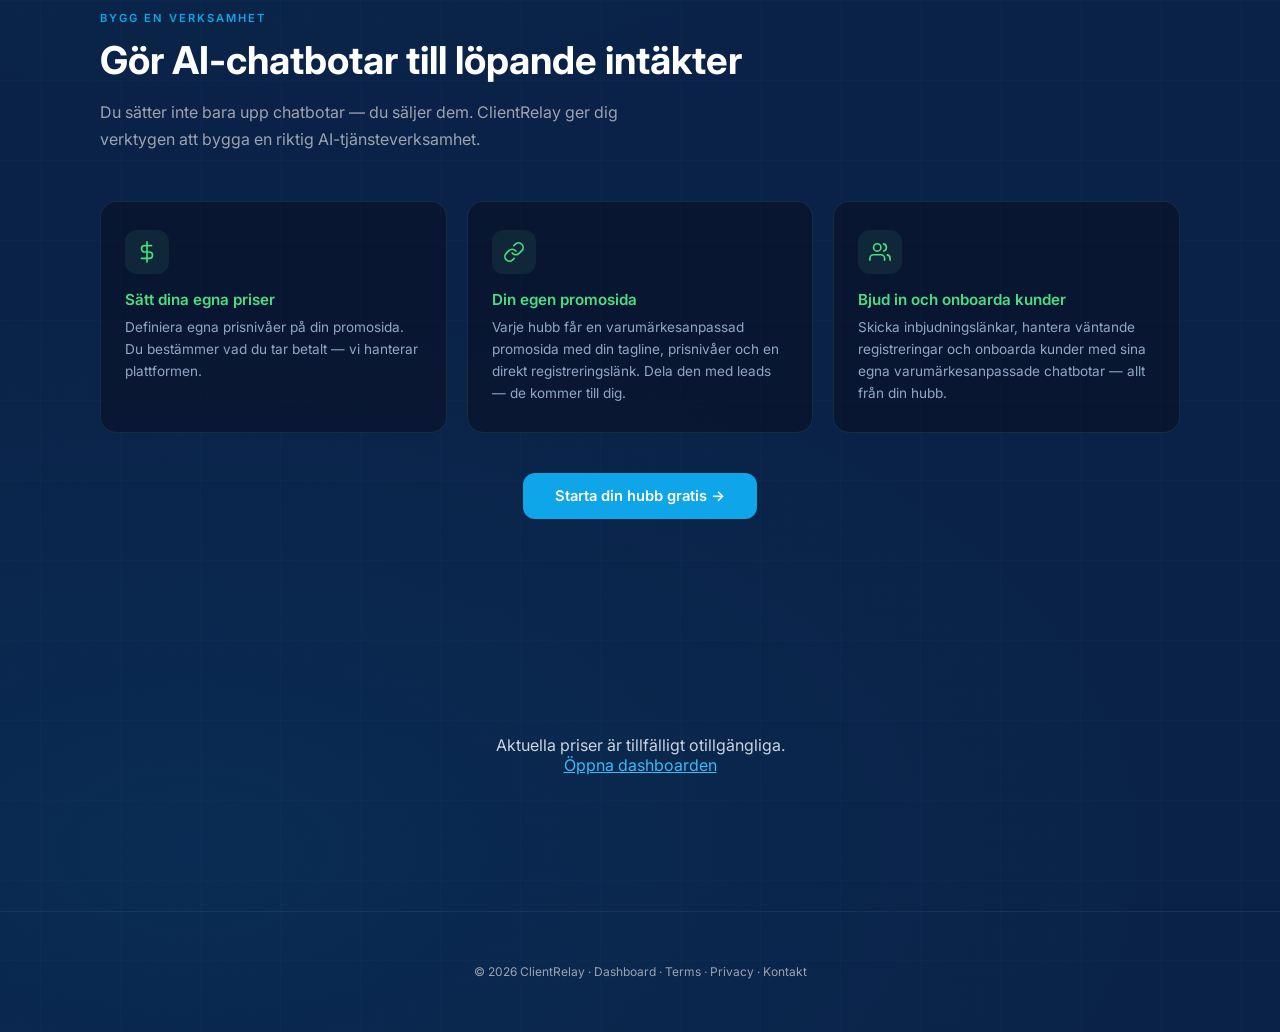
==== commit 033be055: "Clarify pricing explanations and align benefit cards" ====
--- a/index.html
+++ b/index.html
@@ -1200,7 +1200,7 @@
         const catalog = await readPricing('get_public_slot_pricing');
         if (catalog?.version !== 'slots_v1' || typeof catalog.enabled !== 'boolean') throw new Error('Invalid catalog');
         if (!catalog.enabled) throw new Error('Slot pricing unavailable');
-        const { validatePublicSlotPricing, mountSlotPricing } = await import('./assets/slot-pricing.js?v=credit-policy-20260919');
+        const { validatePublicSlotPricing, mountSlotPricing } = await import('./assets/slot-pricing.js?v=ordered-pricing-20260919');
         window.clientRelaySlotCatalog = validatePublicSlotPricing(catalog);
         window.renderClientRelaySlotPricing = lang => mountSlotPricing(root, catalog, lang);
         applyDynamicPricing(window.currentLandingLang);
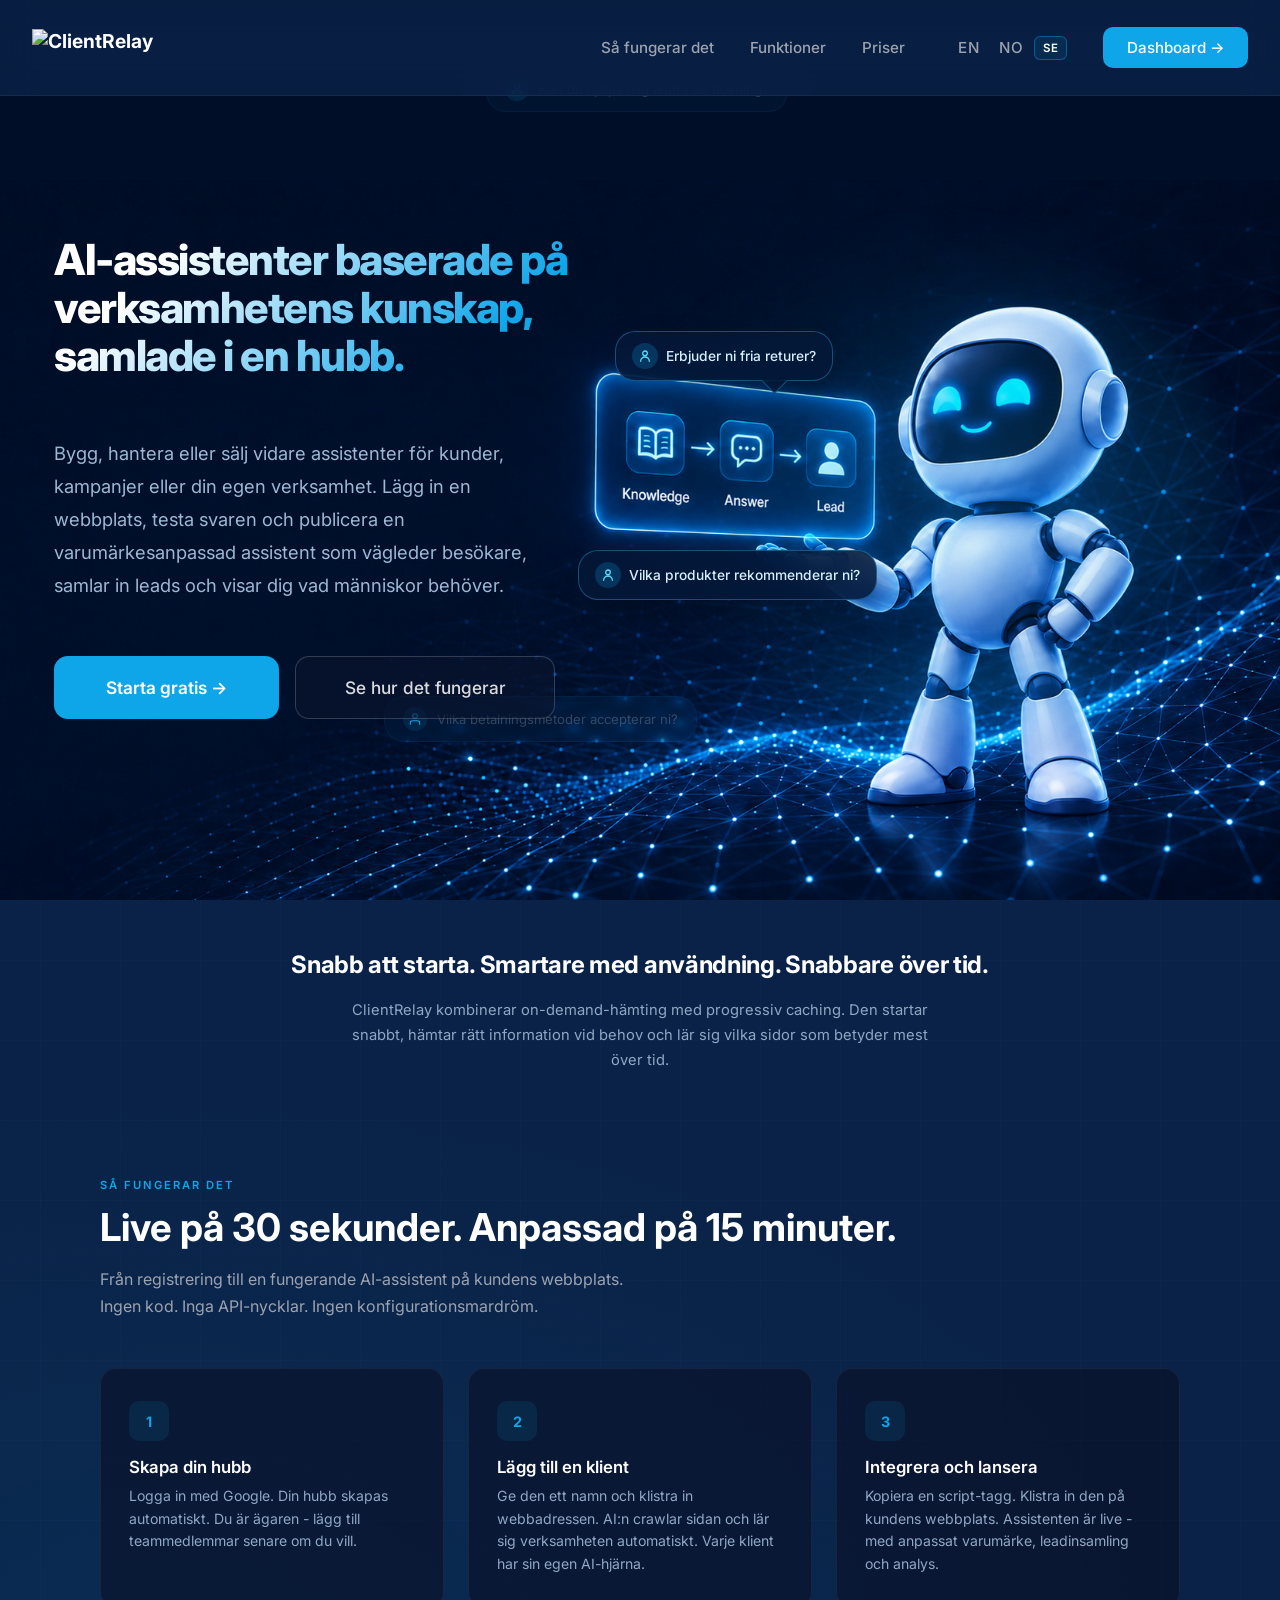
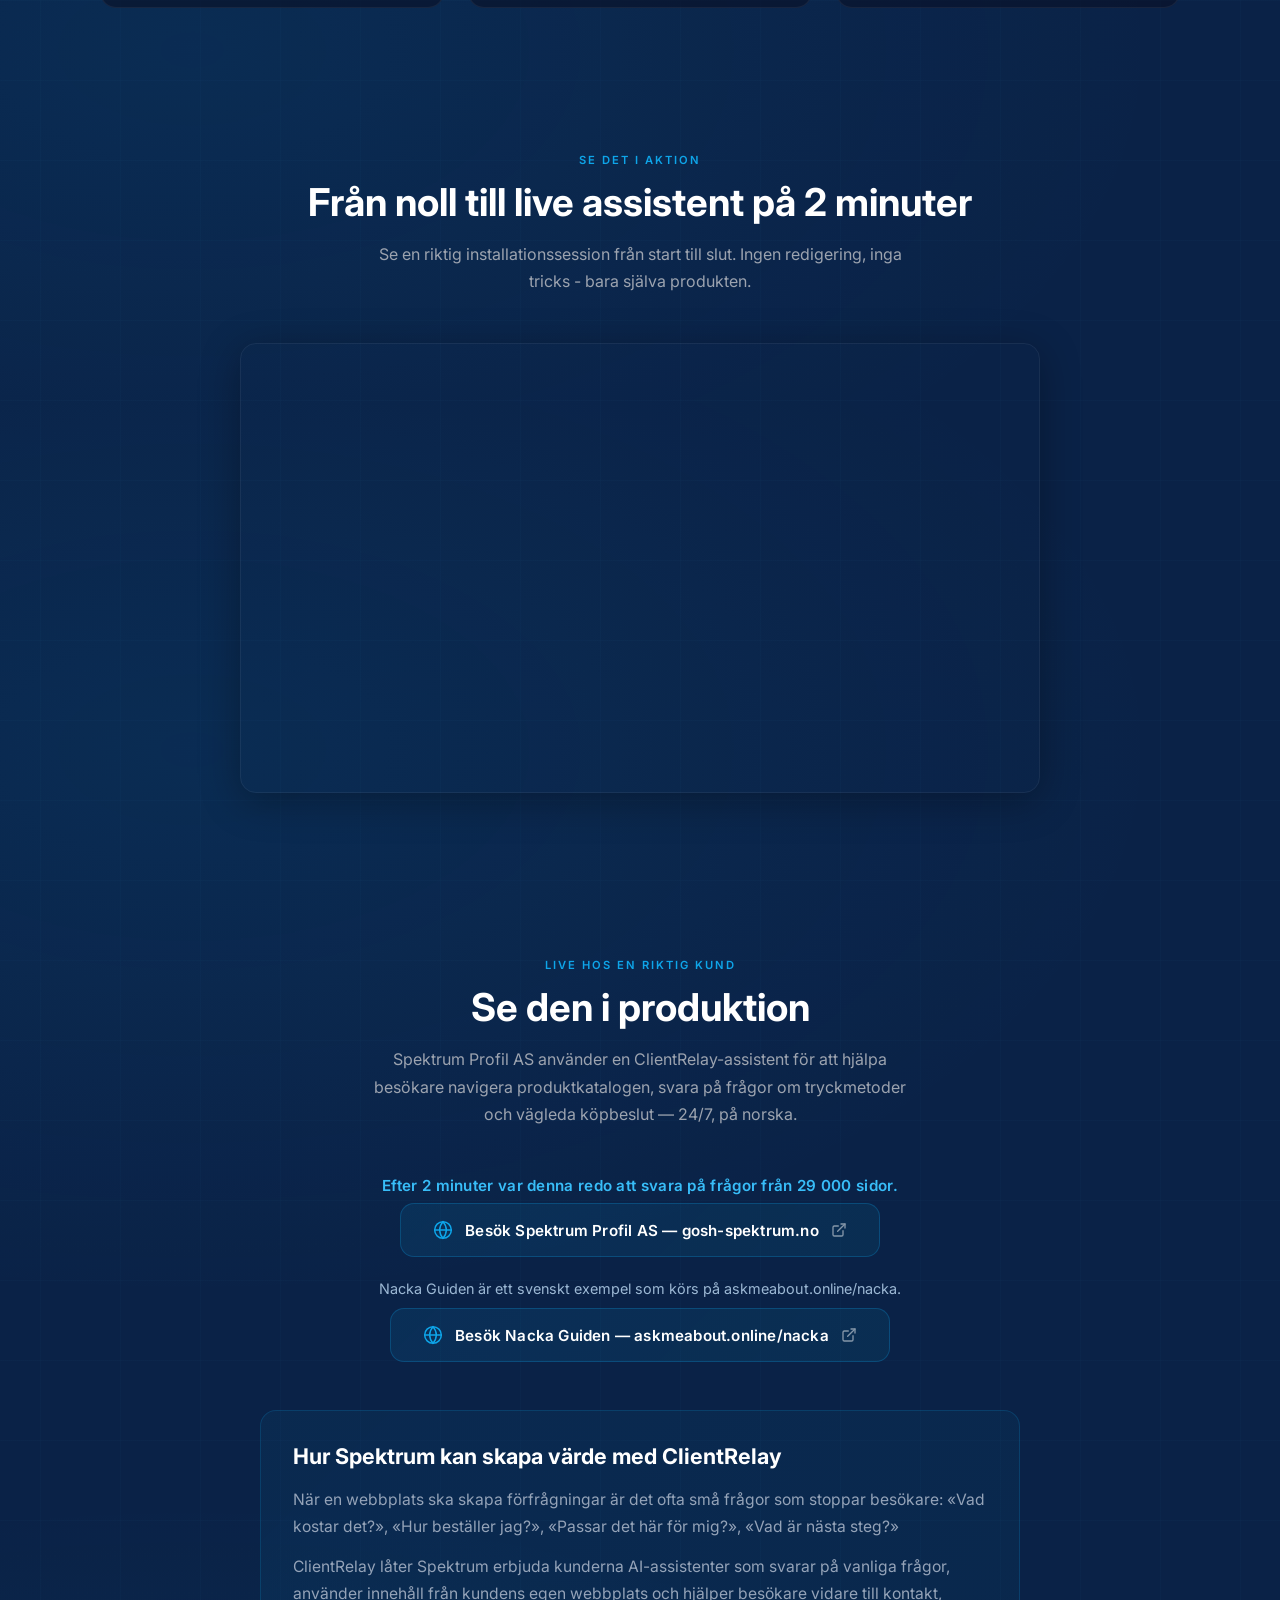
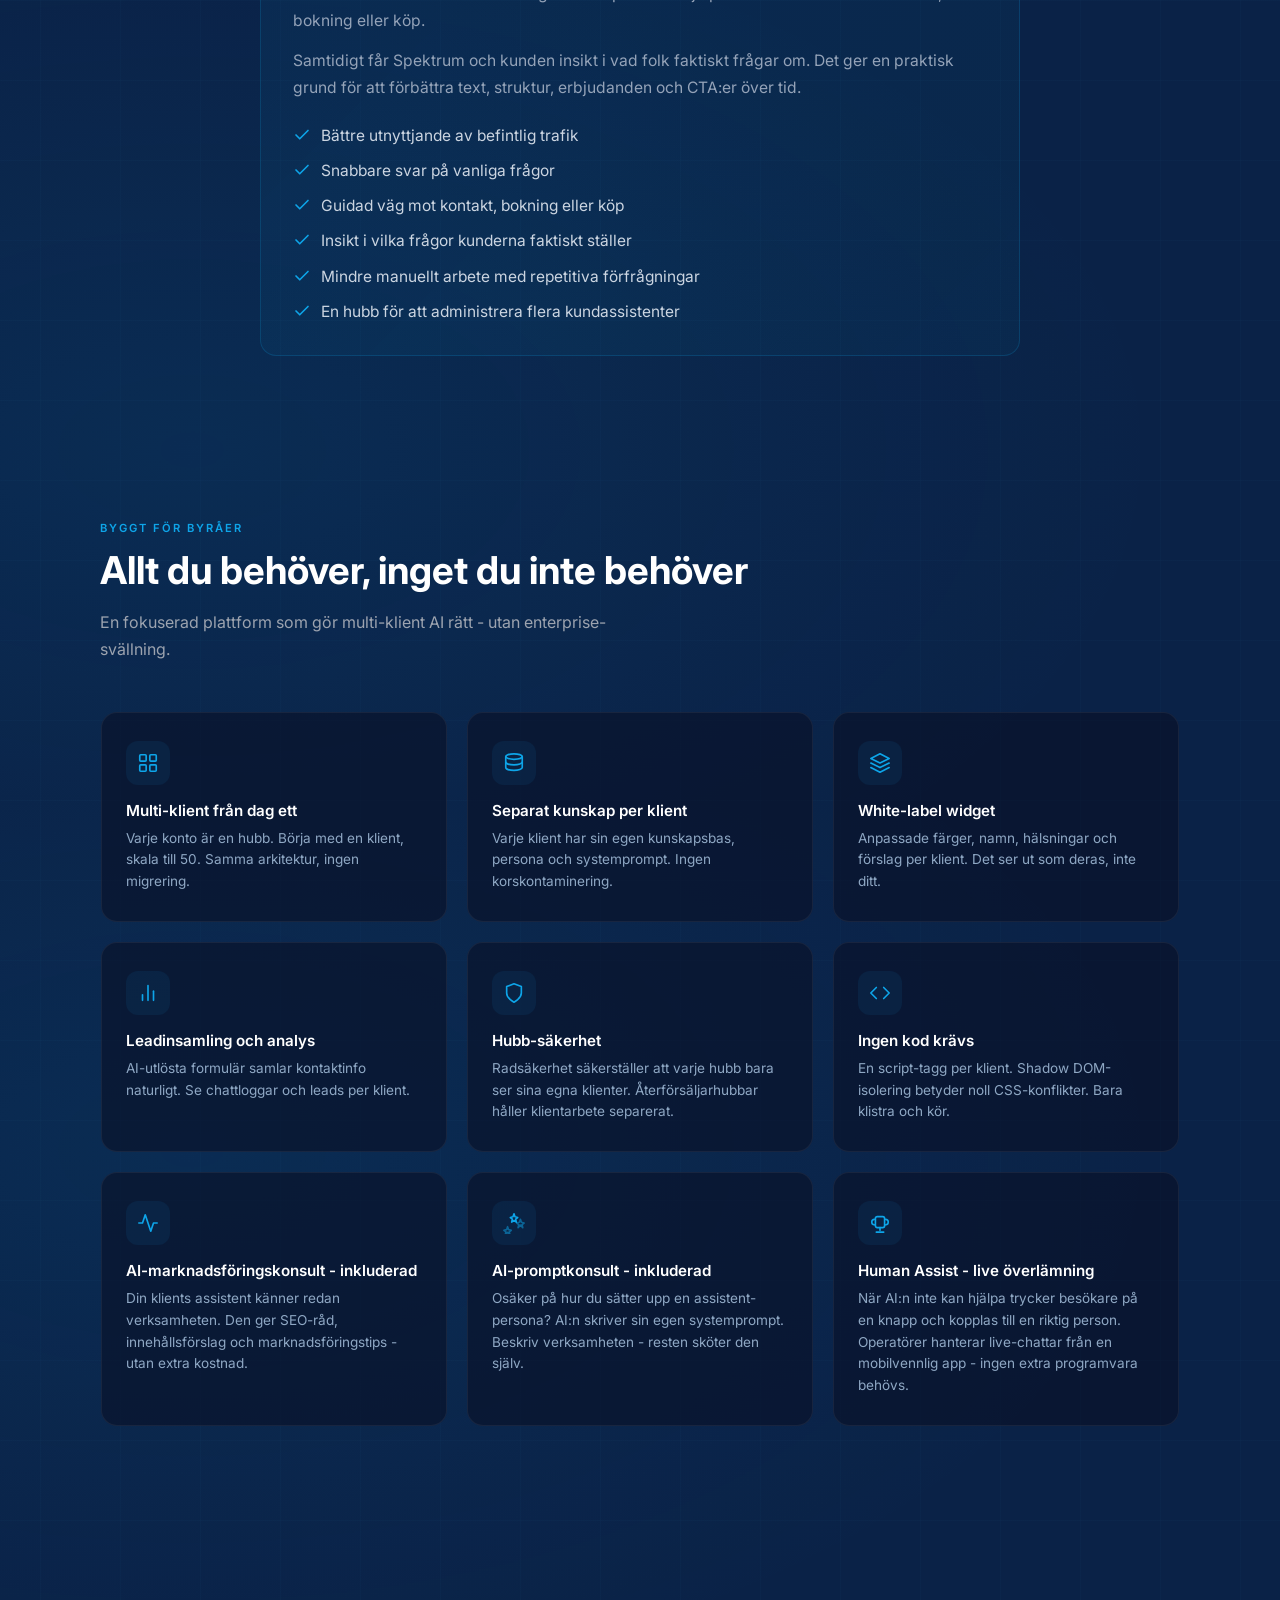
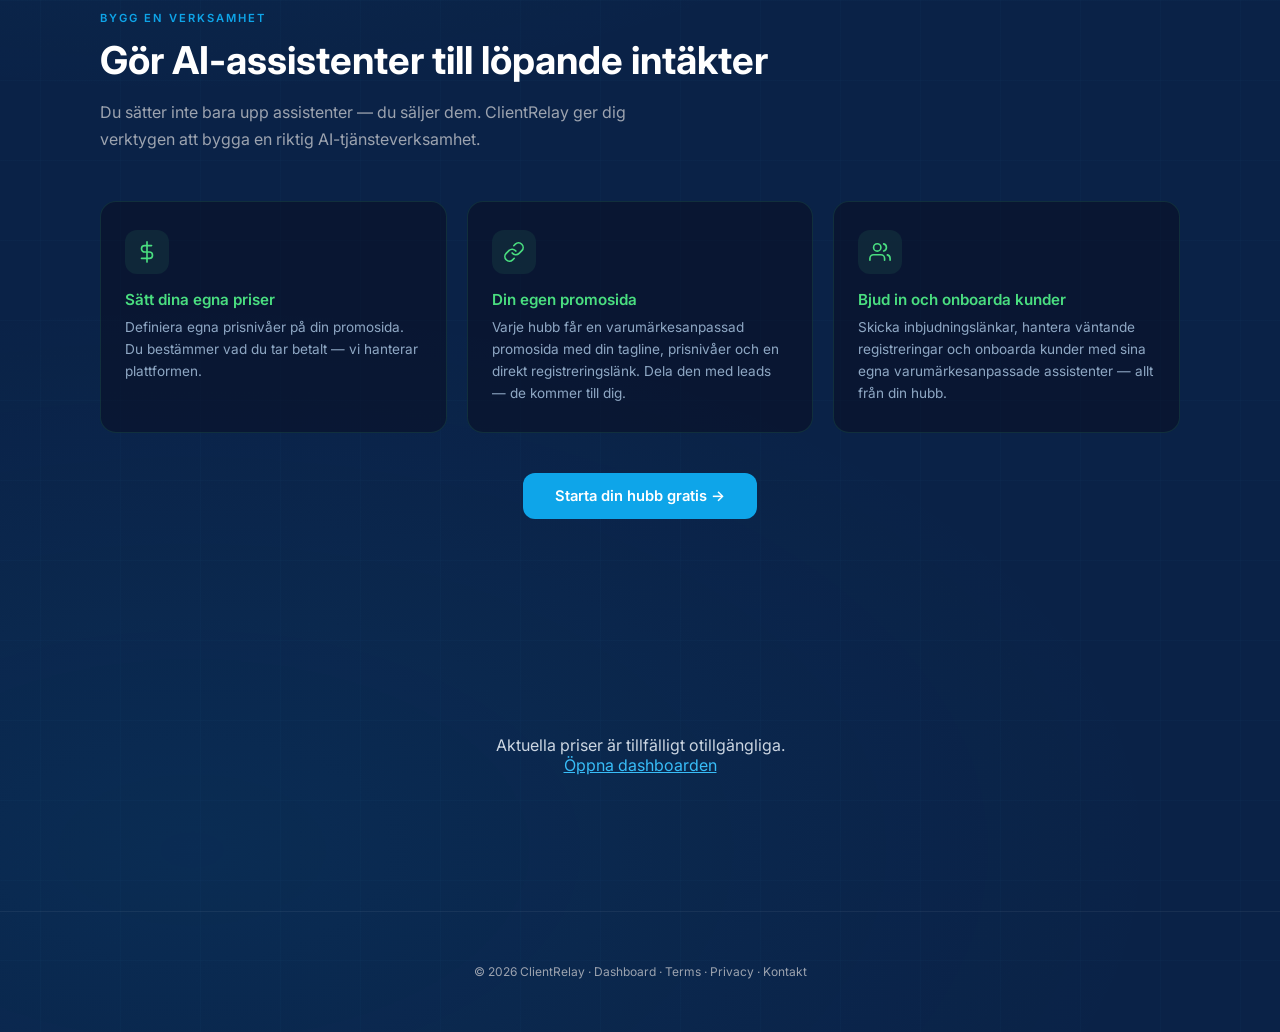
==== commit 9d11a674: "Correct website hosting disclosure and assistant terminology" ====
--- a/index.html
+++ b/index.html
@@ -51,7 +51,7 @@
   "url": "https://clientrelay.tech",
   "applicationCategory": "BusinessApplication",
   "operatingSystem": "Web",
-  "description": "Multi-tenant AI chatbot platform for agencies and digital partners. Deploy AI assistants for every client from one hub with custom branding, lead capture, and analytics.",
+  "description": "Multi-tenant AI assistant platform for agencies and digital partners. Deploy AI assistants for every client from one hub with custom branding, lead capture, and analytics.",
   "provider": {
     "@type": "Organization",
     "name": "ClientRelay",
@@ -59,7 +59,7 @@
     "logo": "https://clientrelay.tech/assets/logo-icon.png"
   },
   "featureList": [
-    "Multi-client AI chatbot management",
+    "Multi-client AI assistant management",
     "Custom branding per client",
     "AI-powered lead capture",
     "White-label widget with Shadow DOM",
@@ -77,7 +77,7 @@
       "@context": "https://schema.org",
       "@type": "VideoObject",
       "name": "Start an AI assistant in 2 minutes",
-      "description": "Watch how to create and deploy a fully working AI chatbot for a client in under 2 minutes using ClientRelay.",
+      "description": "Watch how to create and deploy a fully working AI assistant for a client in under 2 minutes using ClientRelay.",
       "thumbnailUrl": "https://img.youtube.com/vi/U_8E_cEiTY8/maxresdefault.jpg",
       "uploadDate": "2026-05-06",
       "contentUrl": "https://www.youtube.com/watch?v=U_8E_cEiTY8",
@@ -666,7 +666,7 @@
             .chat-bubble { transition: none; }
         }
 
-        /* Spektrum single-chatbot partner nudge is shown only to Norwegian-language visitors (partner has no EN/SV landing page yet). */
+        /* Spektrum single-assistant partner nudge is shown only to Norwegian-language visitors (partner has no EN/SV landing page yet). */
         html:not([lang="nb"]) #spektrum-partner-link { display: none !important; }
     </style>
 
@@ -771,7 +771,7 @@
                     </div>
                     <a id="spektrum-partner-link" href="https://clientrelay.tech/hub/?hub=spektrum-hub" style="display:inline-flex;align-items:center;gap:8px;margin-top:24px;padding:10px 20px;border-radius:12px;background:rgba(5,12,30,0.5);border:1px solid rgba(14,165,233,0.25);box-shadow:0 4px 16px rgba(0,0,0,0.15);color:#38bdf8;font-size:0.88rem;font-weight:500;text-decoration:none;transition:all 0.2s;animation:fadeUp 0.7s ease 0.4s both" onmouseover="this.style.borderColor='rgba(14,165,233,0.4)';this.style.background='rgba(5,12,30,0.7)';this.style.boxShadow='0 4px 20px rgba(14,165,233,0.15)'" onmouseout="this.style.borderColor='rgba(14,165,233,0.25)';this.style.background='rgba(5,12,30,0.5)';this.style.boxShadow='0 4px 16px rgba(0,0,0,0.15)'">
                         <img src="https://clientrelay.tech/hub/logos/spektrum-hub-dark.png" alt="Spektrum Logo" style="height:18px;width:auto;object-fit:contain;border-radius:2px">
-                        <span data-i18n="hero_client_link">Only need one standalone chatbot? Get started through our partner Spektrum →</span>
+                        <span data-i18n="hero_client_link">Only need one standalone assistant? Get started through our partner Spektrum →</span>
                     </a>
                 </div>
                 <div class="hero-stage">
@@ -801,7 +801,7 @@
         <div class="section-inner">
             <span class="section-label" data-i18n="how_label">How it works</span>
             <h2 data-i18n="how_title">Live in 30 seconds. Customized in 15 minutes.</h2>
-            <p class="section-sub" data-i18n="how_sub">From signup to a working AI chatbot on your client's website. No code. No API keys. No configuration nightmare.</p>
+            <p class="section-sub" data-i18n="how_sub">From signup to a working AI assistant on your client's website. No code. No API keys. No configuration nightmare.</p>
             <div class="steps">
                 <div class="step">
                     <div class="step-num">1</div>
@@ -816,7 +816,7 @@
                 <div class="step">
                     <div class="step-num">3</div>
                     <h3 data-i18n="step3_title">Embed & launch</h3>
-                    <p data-i18n="step3_desc">Copy one script tag. Paste it on your client's site. The chatbot is live - with custom branding, lead capture, and analytics.</p>
+                    <p data-i18n="step3_desc">Copy one script tag. Paste it on your client's site. The assistant is live - with custom branding, lead capture, and analytics.</p>
                 </div>
             </div>
         </div>
@@ -826,10 +826,10 @@
     <section id="demo" style="padding-top:40px">
         <div class="section-inner" style="text-align:center">
             <span class="section-label" data-i18n="demo_label">See it in action</span>
-            <h2 data-i18n="demo_title">From zero to live chatbot in 2 minutes</h2>
+            <h2 data-i18n="demo_title">From zero to live assistant in 2 minutes</h2>
             <p class="section-sub" style="margin-left:auto;margin-right:auto" data-i18n="demo_sub">Watch a real setup from start to finish. No editing, no tricks - just the actual product.</p>
             <div class="demo-video">
-                <iframe src="https://www.youtube.com/embed/U_8E_cEiTY8" title="ClientRelay Demo - AI chatbot setup in 2 minutes" frameborder="0" allow="accelerometer; autoplay; clipboard-write; encrypted-media; gyroscope; picture-in-picture" allowfullscreen loading="lazy"></iframe>
+                <iframe src="https://www.youtube.com/embed/U_8E_cEiTY8" title="ClientRelay Demo - AI assistant setup in 2 minutes" frameborder="0" allow="accelerometer; autoplay; clipboard-write; encrypted-media; gyroscope; picture-in-picture" allowfullscreen loading="lazy"></iframe>
             </div>
         </div>
     </section>
@@ -839,7 +839,7 @@
         <div class="section-inner" style="text-align:center">
             <span class="section-label" data-i18n="showcase_label">Live on a real customer site</span>
             <h2 data-i18n="showcase_title">See it working in production</h2>
-            <p class="section-sub" style="margin-left:auto;margin-right:auto" data-i18n="showcase_desc">Spektrum Profil AS uses a ClientRelay chatbot to help visitors navigate their product catalog, answer questions about printing methods, and guide purchasing decisions — 24/7, in Norwegian.</p>
+            <p class="section-sub" style="margin-left:auto;margin-right:auto" data-i18n="showcase_desc">Spektrum Profil AS uses a ClientRelay assistant to help visitors navigate their product catalog, answer questions about printing methods, and guide purchasing decisions — 24/7, in Norwegian.</p>
             <p style="margin:12px auto 0;font-size:0.95rem;color:#38bdf8;font-weight:600;letter-spacing:0.3px" data-i18n="showcase_stat">After 2 minutes, this one was ready to answer questions from 29,000 pages.</p>
             <a href="https://www.gosh-spektrum.no/" target="_blank" rel="noopener" style="display:inline-flex;align-items:center;gap:12px;padding:16px 32px;border-radius:14px;background:linear-gradient(135deg,rgba(14,165,233,0.1),rgba(6,182,212,0.08));border:1px solid rgba(14,165,233,0.25);color:#fff;text-decoration:none;font-size:0.95rem;font-weight:600;transition:all 0.3s;letter-spacing:0.2px;margin-top:8px" onmouseover="this.style.background='linear-gradient(135deg,rgba(14,165,233,0.2),rgba(6,182,212,0.15))';this.style.borderColor='rgba(14,165,233,0.5)';this.style.transform='translateY(-3px)';this.style.boxShadow='0 8px 24px rgba(14,165,233,0.15)'" onmouseout="this.style.background='linear-gradient(135deg,rgba(14,165,233,0.1),rgba(6,182,212,0.08))';this.style.borderColor='rgba(14,165,233,0.25)';this.style.transform='none';this.style.boxShadow='none'">
                 <svg width="20" height="20" viewBox="0 0 24 24" fill="none" stroke="#0ea5e9" stroke-width="1.8" stroke-linecap="round" stroke-linejoin="round"><circle cx="12" cy="12" r="10"/><line x1="2" y1="12" x2="22" y2="12"/><path d="M12 2a15.3 15.3 0 0 1 4 10 15.3 15.3 0 0 1-4 10 15.3 15.3 0 0 1-4-10 15.3 15.3 0 0 1 4-10z"/></svg>
@@ -864,7 +864,7 @@
                     <li style="display:flex;align-items:flex-start;gap:10px;color:#cbd5e1;font-size:0.97rem;line-height:1.5"><svg width="18" height="18" viewBox="0 0 24 24" fill="none" stroke="#0ea5e9" stroke-width="2.2" stroke-linecap="round" stroke-linejoin="round" style="flex-shrink:0;margin-top:2px"><polyline points="20 6 9 17 4 12"/></svg><span data-i18n="val_b3">A guided path toward contact, booking, or purchase</span></li>
                     <li style="display:flex;align-items:flex-start;gap:10px;color:#cbd5e1;font-size:0.97rem;line-height:1.5"><svg width="18" height="18" viewBox="0 0 24 24" fill="none" stroke="#0ea5e9" stroke-width="2.2" stroke-linecap="round" stroke-linejoin="round" style="flex-shrink:0;margin-top:2px"><polyline points="20 6 9 17 4 12"/></svg><span data-i18n="val_b4">Insight into the questions customers actually ask</span></li>
                     <li style="display:flex;align-items:flex-start;gap:10px;color:#cbd5e1;font-size:0.97rem;line-height:1.5"><svg width="18" height="18" viewBox="0 0 24 24" fill="none" stroke="#0ea5e9" stroke-width="2.2" stroke-linecap="round" stroke-linejoin="round" style="flex-shrink:0;margin-top:2px"><polyline points="20 6 9 17 4 12"/></svg><span data-i18n="val_b5">Less manual work on repetitive enquiries</span></li>
-                    <li style="display:flex;align-items:flex-start;gap:10px;color:#cbd5e1;font-size:0.97rem;line-height:1.5"><svg width="18" height="18" viewBox="0 0 24 24" fill="none" stroke="#0ea5e9" stroke-width="2.2" stroke-linecap="round" stroke-linejoin="round" style="flex-shrink:0;margin-top:2px"><polyline points="20 6 9 17 4 12"/></svg><span data-i18n="val_b6">One hub for managing several customer bots</span></li>
+                    <li style="display:flex;align-items:flex-start;gap:10px;color:#cbd5e1;font-size:0.97rem;line-height:1.5"><svg width="18" height="18" viewBox="0 0 24 24" fill="none" stroke="#0ea5e9" stroke-width="2.2" stroke-linecap="round" stroke-linejoin="round" style="flex-shrink:0;margin-top:2px"><polyline points="20 6 9 17 4 12"/></svg><span data-i18n="val_b6">One hub for managing several customer assistants</span></li>
                 </ul>
             </div>
         </div>
@@ -910,12 +910,12 @@
                 <div class="feature">
                     <div class="feature-icon"><svg viewBox="0 0 24 24"><polyline points="22 12 18 12 15 21 9 3 6 12 2 12"/></svg></div>
                     <h3 data-i18n="f7_t">AI marketing consultant - included</h3>
-                    <p data-i18n="f7_d">Your clients' chatbot already knows their business. It gives SEO advice, content suggestions, and marketing guidance - no extra cost.</p>
+                    <p data-i18n="f7_d">Your clients' assistant already knows their business. It gives SEO advice, content suggestions, and marketing guidance - no extra cost.</p>
                 </div>
                 <div class="feature">
                     <div class="feature-icon"><svg viewBox="0 0 24 24"><path d="M12 2l1.09 3.26L16 6l-2.18 1.74L14.55 11 12 9.27 9.45 11l.73-3.26L8 6l2.91-.74z"/><path d="M5 16l1.09 3.26L9 20l-2.18 1.74.73 3.26L5 22.27 2.45 25l.73-3.26L1 20l2.91-.74z" opacity=".5"/><path d="M19 8l1.09 3.26L23 12l-2.18 1.74.73 3.26L19 14.27 16.45 17l.73-3.26L15 12l2.91-.74z" opacity=".5"/></svg></div>
                     <h3 data-i18n="f8_t">AI prompting consultant - included</h3>
-                    <p data-i18n="f8_d">Not sure how to set up a chatbot persona? The AI writes its own system prompt. Just describe the business - it handles the rest.</p>
+                    <p data-i18n="f8_d">Not sure how to set up an assistant persona? The AI writes its own system prompt. Just describe the business - it handles the rest.</p>
                 </div>
                 <div class="feature">
                     <div class="feature-icon"><svg viewBox="0 0 24 24"><path d="M18 8a3 3 0 0 1 0 6"/><path d="M6 8a3 3 0 0 0 0 6"/><rect x="7" y="5" width="10" height="12" rx="2"/><path d="M12 17v3"/><path d="M8 22h8"/></svg></div>
@@ -930,8 +930,8 @@
     <section id="reseller" style="padding:80px 24px">
         <div class="section-inner">
             <span class="section-label" data-i18n="reseller_label">Build a business</span>
-            <h2 data-i18n="reseller_title">Turn AI chatbots into recurring revenue</h2>
-            <p class="section-sub" data-i18n="reseller_sub">You don't just deploy chatbots — you sell them. ClientRelay gives you the tools to build a real AI services business.</p>
+            <h2 data-i18n="reseller_title">Turn AI assistants into recurring revenue</h2>
+            <p class="section-sub" data-i18n="reseller_sub">You don't just deploy assistants — you sell them. ClientRelay gives you the tools to build a real AI services business.</p>
             <div class="reseller-grid">
                 <div class="reseller-card">
                     <div class="reseller-icon"><svg viewBox="0 0 24 24"><line x1="12" y1="1" x2="12" y2="23"/><path d="M17 5H9.5a3.5 3.5 0 0 0 0 7h5a3.5 3.5 0 0 1 0 7H6"/></svg></div>
@@ -946,7 +946,7 @@
                 <div class="reseller-card">
                     <div class="reseller-icon"><svg viewBox="0 0 24 24"><path d="M17 21v-2a4 4 0 0 0-4-4H5a4 4 0 0 0-4 4v2"/><circle cx="9" cy="7" r="4"/><path d="M23 21v-2a4 4 0 0 0-3-3.87"/><path d="M16 3.13a4 4 0 0 1 0 7.75"/></svg></div>
                     <h3 data-i18n="r3_t">Invite & onboard clients</h3>
-                    <p data-i18n="r3_d">Send invite links, manage pending signups, and onboard clients with their own branded chatbots — all from your hub dashboard.</p>
+                    <p data-i18n="r3_d">Send invite links, manage pending signups, and onboard clients with their own branded assistants — all from your hub dashboard.</p>
                 </div>
             </div>
             <div style="text-align:center;margin-top:40px">
@@ -1060,17 +1060,17 @@
       no: {
         hero_question_top:'Tilbyr dere gratis retur?', hero_question_bottom:'Hvilke produkter anbefaler dere?',
         nav_menu:'Meny', footer_contact:'Kontakt', nav_how:'Slik fungerer det', nav_features:'Funksjoner', nav_pricing:'Priser', nav_cta:'Dashboard →',
-        hero_badge:'Nå i tidlig tilgang', hero_title:'Bygg, administrer eller videreselg AI-chatboter fra én hub.',
-        hero_sub:'Lanser AI-chatboter for kundene dine uten å bygge plattformen selv. Opprett en kunde, legg inn nettsiden, test svarene og publiser en merkevaretilpasset chatbot med lead capture, statistikk og enkel embed-kode.',
+        hero_badge:'Nå i tidlig tilgang', hero_title:'Bygg, administrer eller videreselg AI-assistenter fra én hub.',
+        hero_sub:'Lanser AI-assistenter for kundene dine uten å bygge plattformen selv. Opprett en kunde, legg inn nettsiden, test svarene og publiser en merkevaretilpasset assistent med lead capture, statistikk og enkel embed-kode.',
         hero_cta:'Start gratis →', hero_ghost:'Se hvordan det fungerer',
-        hero_client_link:'Trenger du bare én frittstående chatbot? Kom i gang gjennom vår partner Spektrum →',
+        hero_client_link:'Trenger du bare én frittstående assistent? Kom i gang gjennom vår partner Spektrum →',
         tagline:'Rask å starte. Smartere med bruk. Raskere over tid.',
         tagline_sub:'ClientRelay kombinerer on-demand-henting med progressiv caching. Den starter raskt, henter riktig informasjon ved behov og l\u00e6rer seg hvilke sider som betyr mest over tid.',
         how_label:'Slik fungerer det', how_title:'Live på 30 sekunder. Tilpasset på 15 minutter.',
-        how_sub:'Fra registrering til en fungerende AI-chatbot på kundens nettside. Ingen kode. Ingen API-nøkler. Ingen konfigurasjonsmareritt.',
+        how_sub:'Fra registrering til en fungerende AI-assistent på kundens nettside. Ingen kode. Ingen API-nøkler. Ingen konfigurasjonsmareritt.',
         step1_title:'Opprett din hub', step1_desc:'Logg inn med Google. Hubben opprettes automatisk. Du er eieren - legg til teammedlemmer senere om du vil.',
         step2_title:'Legg til en klient', step2_desc:'Gi den et navn og lim inn nettside-URL. AI-en crawler siden og lærer bedriften automatisk. Hver klient har sin egen AI-hjerne.',
-        step3_title:'Integrer og lanser', step3_desc:'Kopier én script-tag. Lim den inn på kundens nettside. Chatboten er live - med tilpasset merkevare, leadfangst og analyse.',
+        step3_title:'Integrer og lanser', step3_desc:'Kopier én script-tag. Lim den inn på kundens nettside. Assistenten er live - med tilpasset merkevare, leadfangst og analyse.',
         feat_label:'Bygd for byråer', feat_title:'Alt du trenger, ingenting du ikke trenger',
         feat_sub:'En fokusert plattform som gjør multi-klient AI riktig - uten enterprise-oppblåsthet.',
         f1_t:'Multi-klient fra dag én', f1_d:'Hver konto er en hub. Start med én klient, skaler til 50. Samme arkitektur, ingen migrering.',
@@ -1079,21 +1079,21 @@
         f4_t:'Leadgenerering og analyse', f4_d:'AI-utløste skjemaer samler kontaktinfo naturlig. Se chatlogger og leads per klient.',
         f5_t:'Hub-sikkerhet', f5_d:'Radsikkerhet sikrer at hver hub kun ser sine egne klienter. Resellerhub-kontroll holder klientarbeid adskilt.',
         f6_t:'Ingen kode nødvendig', f6_d:'Én script-tag per klient. Shadow DOM-isolering betyr null CSS-konflikter. Bare lim inn og kjør.',
-        f7_t:'AI-markedsføringskonsulent - inkludert', f7_d:'Kundens chatbot kjenner allerede virksomheten. Den gir SEO-råd, innholdsforslag og markedsføringstips - uten ekstra kostnad.',
-        f8_t:'AI-promptekonsulent - inkludert', f8_d:'Usikker på hvordan du setter opp en chatbot-persona? AI-en skriver sin egen systemprompt. Beskriv virksomheten - resten ordner den selv.',
+        f7_t:'AI-markedsføringskonsulent - inkludert', f7_d:'Kundens assistent kjenner allerede virksomheten. Den gir SEO-råd, innholdsforslag og markedsføringstips - uten ekstra kostnad.',
+        f8_t:'AI-promptekonsulent - inkludert', f8_d:'Usikker på hvordan du setter opp en assistent-persona? AI-en skriver sin egen systemprompt. Beskriv virksomheten - resten ordner den selv.',
         f9_t:'Human Assist - live overlevering', f9_d:'Når AI-en ikke kan hjelpe, trykker besøkende én knapp og kobles til en ekte person. Operatører håndterer live-chatter fra en mobilvennlig app - ingen ekstra programvare nødvendig.',
         dog_title:'Denne siden kjører på ClientRelay',
-        dog_desc:'Chatboten i hjørnet er en ekte ClientRelay-klient. Dette er samme plattform som kundene dine kan bruke: én hub, mange chatboter, hver med sin egen kunnskap.',
-        dog_l1:'Produktbot for denne siden', dog_l2:'Én hub, flere klienter',
+        dog_desc:'Assistenten i hjørnet er en ekte ClientRelay-klient. Dette er samme plattform som kundene dine kan bruke: én hub, mange assistenter, hver med sin egen kunnskap.',
+        dog_l1:'Produktassistent for denne siden', dog_l2:'Én hub, flere klienter',
         dog_live_intro:'Se den live hos en ekte kunde:', dog_live_link:'Spektrum Profil AS — gosh-spektrum.no',
-        demo_label:'Se det i aksjon', demo_title:'Fra null til live chatbot på 2 minutter', demo_sub:'Se en ekte oppsettsøkt fra start til slutt. Ingen redigering, ingen triks - bare selve produktet.',
-        showcase_label:'Live hos en ekte kunde', showcase_title:'Se den i produksjon', showcase_desc:'Spektrum Profil AS bruker en ClientRelay-chatbot for å hjelpe besøkende med produktkatalogen, svare på spørsmål om trykk og gravering, og veilede kjøpsbeslutninger — 24/7, på norsk.', showcase_stat:'Etter 2 minutter var denne klar til å svare på spørsmål fra 29 000 sider.', showcase_cta:'Besøk Spektrum Profil AS — gosh-spektrum.no',
+        demo_label:'Se det i aksjon', demo_title:'Fra null til live assistent på 2 minutter', demo_sub:'Se en ekte oppsettsøkt fra start til slutt. Ingen redigering, ingen triks - bare selve produktet.',
+        showcase_label:'Live hos en ekte kunde', showcase_title:'Se den i produksjon', showcase_desc:'Spektrum Profil AS bruker en ClientRelay-assistent for å hjelpe besøkende med produktkatalogen, svare på spørsmål om trykk og gravering, og veilede kjøpsbeslutninger — 24/7, på norsk.', showcase_stat:'Etter 2 minutter var denne klar til å svare på spørsmål fra 29 000 sider.', showcase_cta:'Besøk Spektrum Profil AS — gosh-spektrum.no',
         showcase_nacka_desc:'Nacka Guiden er et svensk eksempel som kjører på askmeabout.online/nacka.', showcase_nacka_cta:'Besøk Nacka Guiden — askmeabout.online/nacka',
-        val_title:'Hvordan Spektrum kan skape verdi med ClientRelay', val_intro1:'Når en nettside skal skape henvendelser, er det ofte små spørsmål som stopper besøkende: «Hva koster det?», «Hvordan bestiller jeg?», «Passer dette for meg?», «Hva er neste steg?»', val_intro2:'ClientRelay lar Spektrum tilby kundene AI-assistenter som svarer på vanlige spørsmål, bruker innhold fra kundens egen nettside og hjelper besøkende videre til kontakt, booking eller kjøp.', val_intro3:'Samtidig får Spektrum og kunden innsikt i hva folk faktisk spør om. Det gir et praktisk grunnlag for å forbedre tekst, struktur, tilbud og CTA-er over tid.', val_b1:'Bedre utnyttelse av eksisterende trafikk', val_b2:'Raskere svar på vanlige spørsmål', val_b3:'Guidet vei mot kontakt, booking eller kjøp', val_b4:'Innsikt i hvilke spørsmål kundene faktisk stiller', val_b5:'Mindre manuelt arbeid med repeterende henvendelser', val_b6:'Én hub for å administrere flere kundeboter',
-        reseller_label:'Bygg en bedrift', reseller_title:'Gjør AI-chatboter til løpende inntekter', reseller_sub:'Du setter ikke bare opp chatboter \u2014 du selger dem. ClientRelay gir deg verktøyene til å bygge en ekte AI-tjenestebedrift.',
+        val_title:'Hvordan Spektrum kan skape verdi med ClientRelay', val_intro1:'Når en nettside skal skape henvendelser, er det ofte små spørsmål som stopper besøkende: «Hva koster det?», «Hvordan bestiller jeg?», «Passer dette for meg?», «Hva er neste steg?»', val_intro2:'ClientRelay lar Spektrum tilby kundene AI-assistenter som svarer på vanlige spørsmål, bruker innhold fra kundens egen nettside og hjelper besøkende videre til kontakt, booking eller kjøp.', val_intro3:'Samtidig får Spektrum og kunden innsikt i hva folk faktisk spør om. Det gir et praktisk grunnlag for å forbedre tekst, struktur, tilbud og CTA-er over tid.', val_b1:'Bedre utnyttelse av eksisterende trafikk', val_b2:'Raskere svar på vanlige spørsmål', val_b3:'Guidet vei mot kontakt, booking eller kjøp', val_b4:'Innsikt i hvilke spørsmål kundene faktisk stiller', val_b5:'Mindre manuelt arbeid med repeterende henvendelser', val_b6:'Én hub for å administrere flere kundeassistenter',
+        reseller_label:'Bygg en bedrift', reseller_title:'Gjør AI-assistenter til løpende inntekter', reseller_sub:'Du setter ikke bare opp assistenter \u2014 du selger dem. ClientRelay gir deg verktøyene til å bygge en ekte AI-tjenestebedrift.',
         r1_t:'Sett dine egne priser', r1_d:'Definer egne prisnivåer på promosiden din. Du bestemmer hva du tar betalt \u2014 vi håndterer plattformen.',
         r2_t:'Din egen promoside', r2_d:'Hver hub får en merkevaretilpasset promoside med din tagline, prisnivåer og en direkte registreringslenke. Del den med leads \u2014 de kommer til deg.',
-        r3_t:'Inviter og onboard kunder', r3_d:'Send invitasjonslenker, administrer ventende registreringer og onboard kunder med sine egne merkevare-chatboter \u2014 alt fra din hub.',
+        r3_t:'Inviter og onboard kunder', r3_d:'Send invitasjonslenker, administrer ventende registreringer og onboard kunder med sine egne merkevare-assistenter \u2014 alt fra din hub.',
         r4_t:'Full oversikt', r4_d:'Se alle kunders chatlogger, leads og bruk. Vit nøyaktig hva som fungerer og hva du bør optimalisere \u2014 uten å spørre dem.',
         reseller_cta:'Start din hub gratis →'
       },
@@ -1103,14 +1103,14 @@
         hero_badge:'Nu i tidig åtkomst', hero_title:'AI-assistenter baserade på verksamhetens kunskap, samlade i en hubb.',
         hero_sub:'Bygg, hantera eller sälj vidare assistenter för kunder, kampanjer eller din egen verksamhet. Lägg in en webbplats, testa svaren och publicera en varumärkesanpassad assistent som vägleder besökare, samlar in leads och visar dig vad människor behöver.',
         hero_cta:'Starta gratis →', hero_ghost:'Se hur det fungerar',
-        hero_client_link:'Behöver du bara en fristående chatbot? Kom igång genom vår partner Spektrum →',
+        hero_client_link:'Behöver du bara en fristående assistent? Kom igång genom vår partner Spektrum →',
         tagline:'Snabb att starta. Smartare med användning. Snabbare över tid.',
         tagline_sub:'ClientRelay kombinerar on-demand-hämting med progressiv caching. Den startar snabbt, hämtar rätt information vid behov och lär sig vilka sidor som betyder mest över tid.',
         how_label:'Så fungerar det', how_title:'Live på 30 sekunder. Anpassad på 15 minuter.',
-        how_sub:'Från registrering till en fungerande AI-chatbot på kundens webbplats. Ingen kod. Inga API-nycklar. Ingen konfigurationsmardröm.',
+        how_sub:'Från registrering till en fungerande AI-assistent på kundens webbplats. Ingen kod. Inga API-nycklar. Ingen konfigurationsmardröm.',
         step1_title:'Skapa din hubb', step1_desc:'Logga in med Google. Din hubb skapas automatiskt. Du är ägaren - lägg till teammedlemmar senare om du vill.',
         step2_title:'Lägg till en klient', step2_desc:'Ge den ett namn och klistra in webbadressen. AI:n crawlar sidan och lär sig verksamheten automatiskt. Varje klient har sin egen AI-hjärna.',
-        step3_title:'Integrera och lansera', step3_desc:'Kopiera en script-tagg. Klistra in den på kundens webbplats. Chatboten är live - med anpassat varumärke, leadinsamling och analys.',
+        step3_title:'Integrera och lansera', step3_desc:'Kopiera en script-tagg. Klistra in den på kundens webbplats. Assistenten är live - med anpassat varumärke, leadinsamling och analys.',
         feat_label:'Byggt för byråer', feat_title:'Allt du behöver, inget du inte behöver',
         feat_sub:'En fokuserad plattform som gör multi-klient AI rätt - utan enterprise-svällning.',
         f1_t:'Multi-klient från dag ett', f1_d:'Varje konto är en hubb. Börja med en klient, skala till 50. Samma arkitektur, ingen migrering.',
@@ -1119,21 +1119,21 @@
         f4_t:'Leadinsamling och analys', f4_d:'AI-utlösta formulär samlar kontaktinfo naturligt. Se chattloggar och leads per klient.',
         f5_t:'Hubb-säkerhet', f5_d:'Radsäkerhet säkerställer att varje hubb bara ser sina egna klienter. Återförsäljarhubbar håller klientarbete separerat.',
         f6_t:'Ingen kod krävs', f6_d:'En script-tagg per klient. Shadow DOM-isolering betyder noll CSS-konflikter. Bara klistra och kör.',
-        f7_t:'AI-marknadsföringskonsult - inkluderad', f7_d:'Din klients chatbot känner redan verksamheten. Den ger SEO-råd, innehållsförslag och marknadsföringstips - utan extra kostnad.',
-        f8_t:'AI-promptkonsult - inkluderad', f8_d:'Osäker på hur du sätter upp en chatbot-persona? AI:n skriver sin egen systemprompt. Beskriv verksamheten - resten sköter den själv.',
+        f7_t:'AI-marknadsföringskonsult - inkluderad', f7_d:'Din klients assistent känner redan verksamheten. Den ger SEO-råd, innehållsförslag och marknadsföringstips - utan extra kostnad.',
+        f8_t:'AI-promptkonsult - inkluderad', f8_d:'Osäker på hur du sätter upp en assistent-persona? AI:n skriver sin egen systemprompt. Beskriv verksamheten - resten sköter den själv.',
         f9_t:'Human Assist - live överlämning', f9_d:'När AI:n inte kan hjälpa trycker besökare på en knapp och kopplas till en riktig person. Operatörer hanterar live-chattar från en mobilvennlig app - ingen extra programvara behövs.',
         dog_title:'Denna sida körs på ClientRelay',
-        dog_desc:'Chatboten i hörnet? Det är en riktig ClientRelay-klient. Samma plattform som dina kunder skulle använda. En hubb, många botar, var och en med sin egen hjärna.',
-        dog_l1:'Produktbot - denna sida', dog_l2:'En hubb, flera klienter',
+        dog_desc:'Assistenten i hörnet? Det är en riktig ClientRelay-klient. Samma plattform som dina kunder skulle använda. En hubb, många assistenter, var och en med sin egen hjärna.',
+        dog_l1:'Produktassistent - denna sida', dog_l2:'En hubb, flera klienter',
         dog_live_intro:'Se den live hos en riktig kund:', dog_live_link:'Spektrum Profil AS — gosh-spektrum.no',
-        demo_label:'Se det i aktion', demo_title:'Från noll till live chatbot på 2 minuter', demo_sub:'Se en riktig installationssession från start till slut. Ingen redigering, inga tricks - bara själva produkten.',
-        showcase_label:'Live hos en riktig kund', showcase_title:'Se den i produktion', showcase_desc:'Spektrum Profil AS använder en ClientRelay-chatbot för att hjälpa besökare navigera produktkatalogen, svara på frågor om tryckmetoder och vägleda köpbeslut — 24/7, på norska.', showcase_stat:'Efter 2 minuter var denna redo att svara på frågor från 29 000 sidor.', showcase_cta:'Besök Spektrum Profil AS — gosh-spektrum.no',
+        demo_label:'Se det i aktion', demo_title:'Från noll till live assistent på 2 minuter', demo_sub:'Se en riktig installationssession från start till slut. Ingen redigering, inga tricks - bara själva produkten.',
+        showcase_label:'Live hos en riktig kund', showcase_title:'Se den i produktion', showcase_desc:'Spektrum Profil AS använder en ClientRelay-assistent för att hjälpa besökare navigera produktkatalogen, svara på frågor om tryckmetoder och vägleda köpbeslut — 24/7, på norska.', showcase_stat:'Efter 2 minuter var denna redo att svara på frågor från 29 000 sidor.', showcase_cta:'Besök Spektrum Profil AS — gosh-spektrum.no',
         showcase_nacka_desc:'Nacka Guiden är ett svenskt exempel som körs på askmeabout.online/nacka.', showcase_nacka_cta:'Besök Nacka Guiden — askmeabout.online/nacka',
-        val_title:'Hur Spektrum kan skapa värde med ClientRelay', val_intro1:'När en webbplats ska skapa förfrågningar är det ofta små frågor som stoppar besökare: «Vad kostar det?», «Hur beställer jag?», «Passar det här för mig?», «Vad är nästa steg?»', val_intro2:'ClientRelay låter Spektrum erbjuda kunderna AI-assistenter som svarar på vanliga frågor, använder innehåll från kundens egen webbplats och hjälper besökare vidare till kontakt, bokning eller köp.', val_intro3:'Samtidigt får Spektrum och kunden insikt i vad folk faktiskt frågar om. Det ger en praktisk grund för att förbättra text, struktur, erbjudanden och CTA:er över tid.', val_b1:'Bättre utnyttjande av befintlig trafik', val_b2:'Snabbare svar på vanliga frågor', val_b3:'Guidad väg mot kontakt, bokning eller köp', val_b4:'Insikt i vilka frågor kunderna faktiskt ställer', val_b5:'Mindre manuellt arbete med repetitiva förfrågningar', val_b6:'En hubb för att administrera flera kundbotar',
-        reseller_label:'Bygg en verksamhet', reseller_title:'Gör AI-chatbotar till löpande intäkter', reseller_sub:'Du sätter inte bara upp chatbotar \u2014 du säljer dem. ClientRelay ger dig verktygen att bygga en riktig AI-tjänsteverksamhet.',
+        val_title:'Hur Spektrum kan skapa värde med ClientRelay', val_intro1:'När en webbplats ska skapa förfrågningar är det ofta små frågor som stoppar besökare: «Vad kostar det?», «Hur beställer jag?», «Passar det här för mig?», «Vad är nästa steg?»', val_intro2:'ClientRelay låter Spektrum erbjuda kunderna AI-assistenter som svarar på vanliga frågor, använder innehåll från kundens egen webbplats och hjälper besökare vidare till kontakt, bokning eller köp.', val_intro3:'Samtidigt får Spektrum och kunden insikt i vad folk faktiskt frågar om. Det ger en praktisk grund för att förbättra text, struktur, erbjudanden och CTA:er över tid.', val_b1:'Bättre utnyttjande av befintlig trafik', val_b2:'Snabbare svar på vanliga frågor', val_b3:'Guidad väg mot kontakt, bokning eller köp', val_b4:'Insikt i vilka frågor kunderna faktiskt ställer', val_b5:'Mindre manuellt arbete med repetitiva förfrågningar', val_b6:'En hubb för att administrera flera kundassistenter',
+        reseller_label:'Bygg en verksamhet', reseller_title:'Gör AI-assistenter till löpande intäkter', reseller_sub:'Du sätter inte bara upp assistenter \u2014 du säljer dem. ClientRelay ger dig verktygen att bygga en riktig AI-tjänsteverksamhet.',
         r1_t:'Sätt dina egna priser', r1_d:'Definiera egna prisnivåer på din promosida. Du bestämmer vad du tar betalt \u2014 vi hanterar plattformen.',
         r2_t:'Din egen promosida', r2_d:'Varje hubb får en varumärkesanpassad promosida med din tagline, prisnivåer och en direkt registreringslänk. Dela den med leads \u2014 de kommer till dig.',
-        r3_t:'Bjud in och onboarda kunder', r3_d:'Skicka inbjudningslänkar, hantera väntande registreringar och onboarda kunder med sina egna varumärkesanpassade chatbotar \u2014 allt från din hubb.',
+        r3_t:'Bjud in och onboarda kunder', r3_d:'Skicka inbjudningslänkar, hantera väntande registreringar och onboarda kunder med sina egna varumärkesanpassade assistenter \u2014 allt från din hubb.',
         r4_t:'Full insyn', r4_d:'Se alla kunders chattloggar, leads och användning. Vet exakt vad som fungerar och vad du bör optimera \u2014 utan att fråga dem.',
         reseller_cta:'Starta din hubb gratis →'
       }
